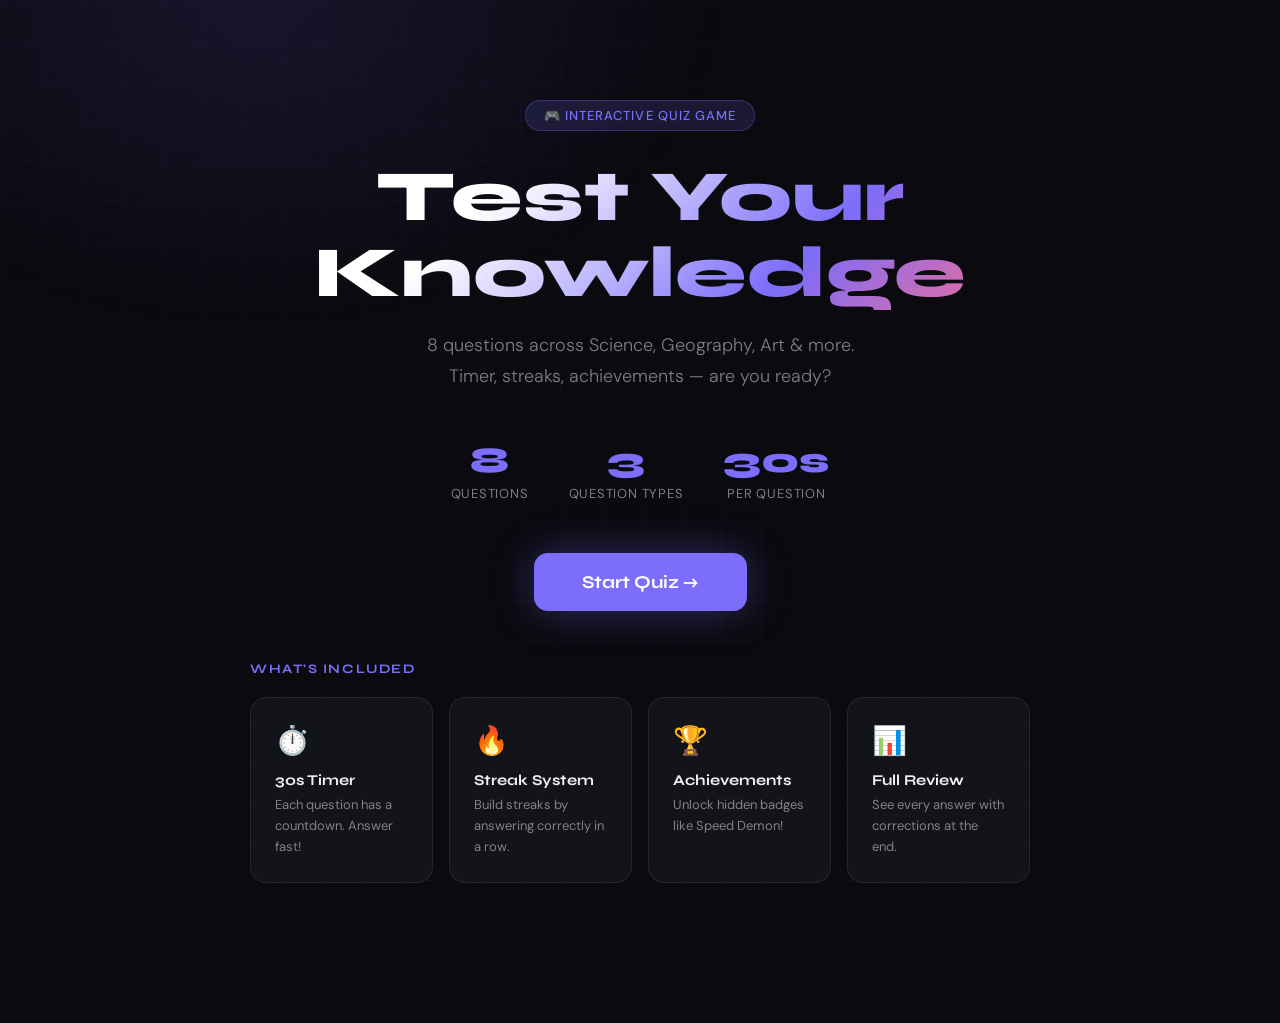
==== index.html @ d42fd715 "Add files via upload" ====
<!DOCTYPE html>
<html lang="en">
<head>
    <meta charset="UTF-8">
    <meta name="viewport" content="width=device-width, initial-scale=1.0">
    <title>🎯 Interactive Quiz Game</title>
    <link rel="stylesheet" href="style.css">
    <link href="https://fonts.googleapis.com/css2?family=Syne:wght@400;600;700;800&family=DM+Sans:ital,wght@0,300;0,400;0,500;1,300&display=swap" rel="stylesheet">
</head>
<body>

    <!-- ACHIEVEMENT TOAST NOTIFICATION -->
    <div id="achievement-toast" class="achievement-toast">
        <div class="toast-icon" id="toast-icon">🏆</div>
        <div>
            <div class="toast-title" id="toast-title">Achievement!</div>
            <div class="toast-desc"  id="toast-desc">Description</div>
        </div>
    </div>

    <!-- CORRECT / WRONG FEEDBACK OVERLAY -->
    <div id="feedback-overlay" class="feedback-overlay">
        <div id="feedback-bubble" class="feedback-bubble"></div>
    </div>

    <div class="wrapper">

        <!-- ==================== PAGE 1: LANDING ==================== -->
        <div id="page-landing" class="page active">
            <div class="landing-hero">
                <div class="hero-chip">🎮 Interactive Quiz Game</div>
                <h1 class="hero-title">Test Your<br>Knowledge</h1>
                <p class="hero-sub">8 questions across Science, Geography, Art & more. Timer, streaks, achievements — are you ready?</p>
                <div class="hero-stats">
                    <div class="hero-stat">
                        <span class="hero-stat-num">8</span>
                        <span class="hero-stat-label">Questions</span>
                    </div>
                    <div class="hero-stat">
                        <span class="hero-stat-num">3</span>
                        <span class="hero-stat-label">Question Types</span>
                    </div>
                    <div class="hero-stat">
                        <span class="hero-stat-num">30s</span>
                        <span class="hero-stat-label">Per Question</span>
                    </div>
                </div>
                <button class="btn-start" onclick="startQuiz()">Start Quiz →</button>
            </div>

            <p class="section-title">What's Included</p>
            <div class="features">
                <div class="feat"><span class="feat-icon">⏱️</span><div class="feat-title">30s Timer</div><div class="feat-desc">Each question has a countdown. Answer fast!</div></div>
                <div class="feat"><span class="feat-icon">🔥</span><div class="feat-title">Streak System</div><div class="feat-desc">Build streaks by answering correctly in a row.</div></div>
                <div class="feat"><span class="feat-icon">🏆</span><div class="feat-title">Achievements</div><div class="feat-desc">Unlock hidden badges like Speed Demon!</div></div>
                <div class="feat"><span class="feat-icon">📊</span><div class="feat-title">Full Review</div><div class="feat-desc">See every answer with corrections at the end.</div></div>
            </div>
        </div>

        <!-- ==================== PAGE 2: QUIZ ==================== -->
        <div id="page-quiz" class="page">
            <div class="quiz-topbar">
                <div class="topbar-stat">
                    <div class="topbar-label">⏱ Time Left</div>
                    <div class="topbar-value timer-ok" id="timer-display">30s</div>
                </div>
                <div class="topbar-stat">
                    <div class="topbar-label">🔥 Streak</div>
                    <div class="topbar-value streak-val" id="streak-display">0</div>
                </div>
                <div class="topbar-stat">
                    <div class="topbar-label">⚡ Combo</div>
                    <div class="topbar-value combo-val" id="combo-display">x1</div>
                </div>
            </div>

            <div class="quiz-card">
                <div class="progress-row">
                    <span class="progress-label" id="progress-label">Question 1 of 8</span>
                    <span class="progress-label" id="progress-pct">12%</span>
                </div>
                <div class="progress-track">
                    <div class="progress-fill" id="progress-fill" style="width:12.5%"></div>
                </div>

                <div class="badges" id="q-badges"></div>
                <div class="question-text" id="q-text"></div>
                <div id="q-options"></div>

                <div class="nav-row">
                    <button class="btn-prev" id="btn-prev" onclick="goPrev()">← Prev</button>
                    <button class="btn-next" id="btn-next" onclick="goNext()" disabled>Next →</button>
                </div>
                <div class="hint-text" id="hint-text"></div>
            </div>
        </div>

        <!-- ==================== PAGE 3: RESULTS ==================== -->
        <div id="page-results" class="page">
            <div class="results-hero">
                <span class="trophy">🏆</span>
                <div class="results-grade" id="results-grade">EXCELLENT!</div>
                <div class="results-msg"  id="results-msg">Outstanding!</div>
            </div>

            <div class="score-grid">
                <div class="score-box">
                    <div class="score-box-icon">🎯</div>
                    <span class="score-box-num" id="r-score" style="color:var(--accent)">0/8</span>
                    <div class="score-box-label">Final Score</div>
                    <div style="font-family:'Syne',sans-serif;font-size:18px;color:var(--warn);margin-top:6px" id="r-pct">0%</div>
                </div>
                <div class="score-box">
                    <div class="score-box-icon">🔥</div>
                    <span class="score-box-num" id="r-streak" style="color:var(--warn)">0</span>
                    <div class="score-box-label">Best Streak</div>
                </div>
                <div class="score-box">
                    <div class="score-box-icon">⭐</div>
                    <span class="score-box-num" id="r-ach" style="color:var(--accent2)">0</span>
                    <div class="score-box-label">Achievements</div>
                </div>
            </div>

            <div id="ach-section" class="achievements-box" style="display:none">
                <div class="section-title">🏅 Achievements Unlocked</div>
                <div class="ach-grid" id="ach-grid"></div>
            </div>

            <div class="review-box">
                <div class="section-title">📋 Question Review</div>
                <div id="review-list"></div>
            </div>

            <button class="btn-restart" onclick="restartQuiz()">🔄 Play Again</button>
        </div>

    </div><!-- /wrapper -->

    <script src="script.js"></script>
</body>
</html>
---- style.css ----
/* =============================================
   QUIZ GAME - style.css
   All visual styling goes here
   ============================================= */

/* CSS VARIABLES - our color palette */
:root {
    --bg:      #0a0a0f;        /* page background */
    --card:    #13131a;        /* card background */
    --card2:   #1a1a24;        /* option background */
    --border:  rgba(255,255,255,0.08);
    --accent:  #7c6dfa;        /* purple - main color */
    --accent2: #fa6d8f;        /* pink */
    --accent3: #6dfad3;        /* cyan */
    --text:    #f0f0f8;        /* white text */
    --muted:   rgba(240,240,248,0.5);
    --success: #4ade80;        /* green */
    --danger:  #f87171;        /* red */
    --warn:    #fbbf24;        /* yellow */
}

/* RESET - remove default browser styles */
* { margin: 0; padding: 0; box-sizing: border-box; }

/* BODY */
body {
    font-family: 'DM Sans', sans-serif;
    background: var(--bg);
    color: var(--text);
    min-height: 100vh;
    overflow-x: hidden;
}

/* GRID BACKGROUND PATTERN */
body::before {
    content: '';
    position: fixed;
    inset: 0;
    background-image:
        linear-gradient(rgba(124,109,250,0.04) 1px, transparent 1px),
        linear-gradient(90deg, rgba(124,109,250,0.04) 1px, transparent 1px);
    background-size: 40px 40px;
    pointer-events: none;
    z-index: 0;
}

/* GLOW EFFECT top-left */
body::after {
    content: '';
    position: fixed;
    top: -40%; left: -20%;
    width: 80%; height: 80%;
    background: radial-gradient(ellipse, rgba(124,109,250,0.12) 0%, transparent 65%);
    pointer-events: none;
    z-index: 0;
}

/* WRAPPER - centers content */
.wrapper {
    max-width: 820px;
    margin: 0 auto;
    padding: 40px 20px 80px;
    position: relative;
    z-index: 1;
}

/* PAGE SYSTEM - show/hide pages */
.page         { display: none; }
.page.active  { display: block; }

/* =============================================
   LANDING PAGE
   ============================================= */
.landing-hero { text-align: center; padding: 60px 0 50px; }

.hero-chip {
    display: inline-block;
    background: rgba(124,109,250,0.15);
    border: 1px solid rgba(124,109,250,0.3);
    color: var(--accent);
    padding: 6px 18px;
    border-radius: 100px;
    font-size: 13px;
    font-weight: 500;
    letter-spacing: 0.08em;
    text-transform: uppercase;
    margin-bottom: 28px;
}

.hero-title {
    font-family: 'Syne', sans-serif;
    font-size: clamp(42px, 8vw, 72px);
    font-weight: 800;
    line-height: 1.05;
    margin-bottom: 20px;
    background: linear-gradient(135deg, #fff 30%, var(--accent) 70%, var(--accent2) 100%);
    -webkit-background-clip: text;
    -webkit-text-fill-color: transparent;
    background-clip: text;
}

.hero-sub {
    font-size: 18px; color: var(--muted);
    font-weight: 300; max-width: 460px;
    margin: 0 auto 48px; line-height: 1.7;
}

.hero-stats { display: flex; justify-content: center; gap: 40px; margin-bottom: 50px; flex-wrap: wrap; }
.hero-stat-num   { font-family: 'Syne', sans-serif; font-size: 36px; font-weight: 800; color: var(--accent); display: block; }
.hero-stat-label { font-size: 13px; color: var(--muted); text-transform: uppercase; letter-spacing: 0.06em; }

/* START BUTTON */
.btn-start {
    display: inline-flex; align-items: center; gap: 12px;
    background: var(--accent); color: white;
    padding: 18px 48px; border-radius: 14px;
    font-family: 'Syne', sans-serif; font-size: 18px;
    font-weight: 700; border: none; cursor: pointer;
    transition: all 0.2s;
    box-shadow: 0 0 40px rgba(124,109,250,0.35);
}
.btn-start:hover { transform: translateY(-3px); box-shadow: 0 0 60px rgba(124,109,250,0.55); }

/* FEATURE CARDS */
.section-title {
    font-family: 'Syne', sans-serif; font-size: 13px;
    font-weight: 700; text-transform: uppercase;
    letter-spacing: 0.12em; color: var(--accent); margin-bottom: 20px;
}
.features { display: grid; grid-template-columns: repeat(auto-fit, minmax(180px, 1fr)); gap: 16px; margin-bottom: 60px; }
.feat { background: var(--card); border: 1px solid var(--border); border-radius: 16px; padding: 24px; transition: border-color 0.2s; }
.feat:hover { border-color: rgba(124,109,250,0.3); }
.feat-icon  { font-size: 28px; margin-bottom: 12px; display: block; }
.feat-title { font-family: 'Syne', sans-serif; font-weight: 700; font-size: 15px; margin-bottom: 6px; }
.feat-desc  { font-size: 13px; color: var(--muted); line-height: 1.6; }

/* =============================================
   QUIZ PAGE - TOP STATS BAR
   ============================================= */
.quiz-topbar { display: grid; grid-template-columns: repeat(3, 1fr); gap: 12px; margin-bottom: 24px; }
.topbar-stat { background: var(--card); border: 1px solid var(--border); border-radius: 14px; padding: 16px; text-align: center; }
.topbar-label { font-size: 11px; text-transform: uppercase; letter-spacing: 0.1em; color: var(--muted); margin-bottom: 6px; }
.topbar-value { font-family: 'Syne', sans-serif; font-size: 26px; font-weight: 800; }
.timer-warn { color: var(--danger); animation: pulse 0.8s infinite; }
.timer-ok   { color: var(--accent3); }
.streak-val { color: var(--warn); }
.combo-val  { color: var(--accent2); }

@keyframes pulse { 0%,100% { opacity: 1; } 50% { opacity: 0.5; } }

/* =============================================
   QUIZ CARD
   ============================================= */
.quiz-card {
    background: var(--card);
    border: 1px solid var(--border);
    border-radius: 24px;
    padding: 40px;
    position: relative;
    overflow: hidden;
}
/* Top color line on card */
.quiz-card::before {
    content: ''; position: absolute; top: 0; left: 0; right: 0; height: 2px;
    background: linear-gradient(90deg, var(--accent), var(--accent2));
}

/* PROGRESS BAR */
.progress-row { display: flex; justify-content: space-between; align-items: center; margin-bottom: 10px; }
.progress-label { font-size: 13px; color: var(--muted); }
.progress-track { height: 6px; background: rgba(255,255,255,0.06); border-radius: 99px; overflow: hidden; margin-bottom: 28px; }
.progress-fill  { height: 100%; background: linear-gradient(90deg, var(--accent), var(--accent2)); border-radius: 99px; transition: width 0.6s cubic-bezier(.4,0,.2,1); }

/* QUESTION BADGES */
.badges { display: flex; gap: 8px; margin-bottom: 24px; flex-wrap: wrap; }
.badge { padding: 5px 14px; border-radius: 99px; font-size: 11px; font-weight: 600; text-transform: uppercase; letter-spacing: 0.08em; }
.badge-easy   { background: rgba(74,222,128,0.15); color: var(--success); border: 1px solid rgba(74,222,128,0.2); }
.badge-medium { background: rgba(251,191,36,0.15);  color: var(--warn);    border: 1px solid rgba(251,191,36,0.2);  }
.badge-hard   { background: rgba(248,113,113,0.15); color: var(--danger);  border: 1px solid rgba(248,113,113,0.2); }
.badge-cat    { background: rgba(124,109,250,0.15); color: var(--accent);  border: 1px solid rgba(124,109,250,0.2); }
.badge-type   { background: rgba(250,109,143,0.15); color: var(--accent2); border: 1px solid rgba(250,109,143,0.2); }

/* QUESTION TEXT */
.question-text { font-family: 'Syne', sans-serif; font-size: clamp(20px, 3.5vw, 28px); font-weight: 700; line-height: 1.4; margin-bottom: 32px; }

/* ANSWER OPTIONS */
.options  { display: flex; flex-direction: column; gap: 12px; margin-bottom: 32px; }
.option {
    display: flex; align-items: center; gap: 16px;
    padding: 18px 22px;
    background: var(--card2);
    border: 1.5px solid var(--border);
    border-radius: 14px; cursor: pointer;
    transition: all 0.2s; font-size: 16px; color: var(--text);
}
.option:hover    { border-color: rgba(124,109,250,0.4); background: rgba(124,109,250,0.06); }
.option.selected { border-color: var(--accent); background: rgba(124,109,250,0.12); box-shadow: 0 0 0 1px var(--accent); }
.opt-dot { width: 22px; height: 22px; border-radius: 50%; border: 2px solid rgba(255,255,255,0.2); flex-shrink: 0; display: flex; align-items: center; justify-content: center; font-size: 13px; transition: all 0.2s; }
.option.selected .opt-dot { background: var(--accent); border-color: var(--accent); color: white; }

/* FILL IN THE BLANK INPUT */
.fill-input {
    width: 100%; padding: 18px 22px;
    background: var(--card2); border: 1.5px solid var(--border);
    border-radius: 14px; font-size: 16px; color: var(--text);
    font-family: 'DM Sans', sans-serif; margin-bottom: 32px; transition: border-color 0.2s;
}
.fill-input::placeholder { color: var(--muted); }
.fill-input:focus { outline: none; border-color: var(--accent); box-shadow: 0 0 0 1px var(--accent); }

/* NAVIGATION BUTTONS */
.nav-row { display: flex; gap: 12px; }
.btn-prev {
    padding: 16px 28px; background: transparent;
    border: 1.5px solid var(--border); border-radius: 12px;
    color: var(--muted); font-family: 'DM Sans', sans-serif;
    font-size: 15px; cursor: pointer; transition: all 0.2s;
}
.btn-prev:hover:not(:disabled) { border-color: rgba(255,255,255,0.2); color: var(--text); }
.btn-prev:disabled { opacity: 0.3; cursor: not-allowed; }

.btn-next {
    flex: 1; padding: 16px; background: var(--accent);
    border: none; border-radius: 12px; color: white;
    font-family: 'Syne', sans-serif; font-size: 16px;
    font-weight: 700; cursor: pointer; transition: all 0.2s;
}
.btn-next:hover:not(:disabled) { box-shadow: 0 0 30px rgba(124,109,250,0.4); transform: translateY(-1px); }
.btn-next:disabled { opacity: 0.4; cursor: not-allowed; }

.hint-text { text-align: center; color: var(--muted); font-size: 13px; margin-top: 14px; animation: pulse 2s infinite; }

/* =============================================
   FEEDBACK OVERLAY (correct/wrong popup)
   ============================================= */
.feedback-overlay {
    position: fixed; inset: 0;
    display: none; align-items: center; justify-content: center;
    z-index: 999; pointer-events: none; backdrop-filter: blur(4px);
}
.feedback-overlay.show { display: flex; }

.feedback-bubble {
    width: 200px; height: 200px; border-radius: 50%;
    display: flex; align-items: center; justify-content: center;
    font-size: 80px;
    animation: popIn 0.4s cubic-bezier(.34,1.56,.64,1);
}
.fb-correct { background: var(--success); box-shadow: 0 0 80px rgba(74,222,128,0.6); }
.fb-wrong   { background: var(--danger);  box-shadow: 0 0 80px rgba(248,113,113,0.6); }

@keyframes popIn {
    from { transform: scale(0) rotate(-180deg); opacity: 0; }
    to   { transform: scale(1) rotate(0deg);    opacity: 1; }
}

/* =============================================
   ACHIEVEMENT TOAST
   ============================================= */
.achievement-toast {
    position: fixed; top: 24px; right: 24px;
    background: var(--card);
    border: 1px solid rgba(251,191,36,0.3);
    border-radius: 16px; padding: 18px 24px;
    display: none; align-items: center; gap: 16px;
    z-index: 888;
    box-shadow: 0 20px 60px rgba(0,0,0,0.5), 0 0 30px rgba(251,191,36,0.15);
    animation: slideRight 0.4s cubic-bezier(.34,1.56,.64,1);
    max-width: 320px;
}
.achievement-toast.show { display: flex; }
@keyframes slideRight { from { transform: translateX(350px); opacity: 0; } to { transform: translateX(0); opacity: 1; } }
.toast-icon  { font-size: 36px; }
.toast-title { font-family: 'Syne', sans-serif; font-weight: 700; font-size: 15px; color: var(--warn); }
.toast-desc  { font-size: 12px; color: var(--muted); margin-top: 2px; }

/* =============================================
   CONFETTI PIECES
   ============================================= */
.confetti-piece {
    position: fixed; width: 10px; height: 10px; border-radius: 2px;
    animation: confettiFall 2.5s linear forwards; pointer-events: none; z-index: 900;
}
@keyframes confettiFall { to { transform: translateY(110vh) rotate(720deg); opacity: 0; } }

/* =============================================
   RESULTS PAGE
   ============================================= */
.results-hero { text-align: center; padding: 40px 0; }
.trophy { font-size: 80px; display: block; margin-bottom: 16px; animation: trophyBounce 2s infinite; }
@keyframes trophyBounce { 0%,100% { transform: translateY(0) rotate(-5deg); } 50% { transform: translateY(-15px) rotate(5deg); } }

.results-grade {
    font-family: 'Syne', sans-serif; font-size: clamp(36px, 7vw, 64px); font-weight: 800;
    background: linear-gradient(135deg, var(--warn), var(--accent2));
    -webkit-background-clip: text; -webkit-text-fill-color: transparent; background-clip: text;
    margin-bottom: 10px;
}
.results-msg { font-size: 18px; color: var(--muted); font-weight: 300; }

.score-grid { display: grid; grid-template-columns: repeat(3, 1fr); gap: 14px; margin: 36px 0; }
.score-box { background: var(--card); border: 1px solid var(--border); border-radius: 18px; padding: 24px 16px; text-align: center; transition: transform 0.2s; }
.score-box:hover { transform: translateY(-4px); }
.score-box-icon { font-size: 30px; margin-bottom: 10px; }
.score-box-num  { font-family: 'Syne', sans-serif; font-size: 36px; font-weight: 800; display: block; }
.score-box-label { font-size: 12px; color: var(--muted); text-transform: uppercase; letter-spacing: 0.06em; margin-top: 4px; }

.achievements-box { background: var(--card); border: 1px solid rgba(251,191,36,0.15); border-radius: 20px; padding: 28px; margin-bottom: 24px; }
.ach-grid { display: grid; grid-template-columns: repeat(auto-fit, minmax(180px, 1fr)); gap: 12px; margin-top: 16px; }
.ach-item { background: var(--card2); border: 1px solid var(--border); border-radius: 14px; padding: 18px; text-align: center; }
.ach-item-icon  { font-size: 30px; margin-bottom: 8px; display: block; }
.ach-item-title { font-weight: 700; font-size: 14px; }
.ach-item-desc  { font-size: 12px; color: var(--muted); margin-top: 4px; }

.review-box { background: var(--card); border: 1px solid var(--border); border-radius: 20px; padding: 28px; margin-bottom: 24px; }
.review-item { background: var(--card2); border-radius: 14px; padding: 18px 20px; margin-bottom: 12px; border-left: 3px solid; }
.review-item.correct { border-left-color: var(--success); }
.review-item.wrong   { border-left-color: var(--danger);  }
.review-q    { font-weight: 500; font-size: 14px; margin-bottom: 8px; }
.review-your { font-size: 13px; color: var(--muted); }
.review-correct-ans  { font-size: 13px; color: var(--success); font-weight: 600; margin-top: 4px; }

.btn-restart {
    width: 100%; padding: 22px; background: var(--accent);
    border: none; border-radius: 16px; color: white;
    font-family: 'Syne', sans-serif; font-size: 20px; font-weight: 700;
    cursor: pointer; transition: all 0.2s;
    box-shadow: 0 0 40px rgba(124,109,250,0.3);
    display: flex; align-items: center; justify-content: center; gap: 12px;
}
.btn-restart:hover { transform: translateY(-3px); box-shadow: 0 0 60px rgba(124,109,250,0.5); }

/* RESPONSIVE - mobile devices */
@media (max-width: 600px) {
    .quiz-card  { padding: 24px 20px; }
    .score-grid { grid-template-columns: 1fr; }
    .hero-stats { gap: 24px; }
}
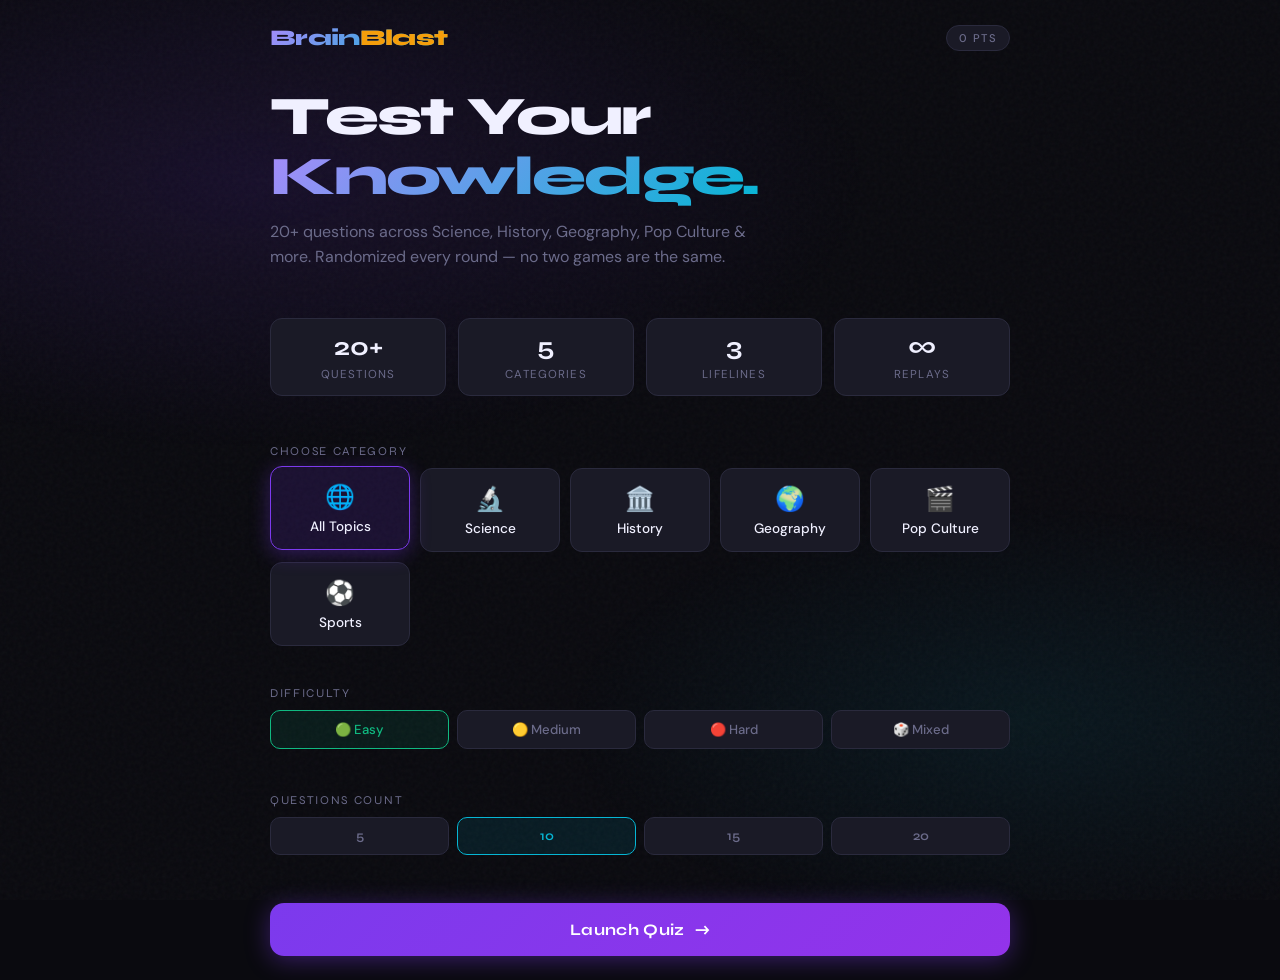
==== commit 84f41fd9: "Add files via upload" ====
--- a/index.html
+++ b/index.html
@@ -1,142 +1,1514 @@
 <!DOCTYPE html>
 <html lang="en">
 <head>
-    <meta charset="UTF-8">
-    <meta name="viewport" content="width=device-width, initial-scale=1.0">
-    <title>🎯 Interactive Quiz Game</title>
-    <link rel="stylesheet" href="style.css">
-    <link href="https://fonts.googleapis.com/css2?family=Syne:wght@400;600;700;800&family=DM+Sans:ital,wght@0,300;0,400;0,500;1,300&display=swap" rel="stylesheet">
+<meta charset="UTF-8">
+<meta name="viewport" content="width=device-width, initial-scale=1.0">
+<title>BrainBlast – Ultimate Quiz</title>
+<link href="https://fonts.googleapis.com/css2?family=Syne:wght@400;600;700;800&family=DM+Sans:ital,wght@0,300;0,400;0,500;1,300&display=swap" rel="stylesheet">
+<style>
+  :root {
+    --bg: #0a0a0f;
+    --surface: #12121a;
+    --surface2: #1a1a26;
+    --border: #2a2a3d;
+    --accent: #7c3aed;
+    --accent2: #06b6d4;
+    --accent3: #f59e0b;
+    --correct: #10b981;
+    --wrong: #ef4444;
+    --text: #f0f0ff;
+    --muted: #6b6b8a;
+    --glow: rgba(124,58,237,0.35);
+  }
+
+  * { margin: 0; padding: 0; box-sizing: border-box; }
+
+  body {
+    font-family: 'DM Sans', sans-serif;
+    background: var(--bg);
+    color: var(--text);
+    min-height: 100vh;
+    overflow-x: hidden;
+  }
+
+  /* Animated background */
+  body::before {
+    content: '';
+    position: fixed;
+    inset: 0;
+    background:
+      radial-gradient(ellipse 80% 50% at 20% 20%, rgba(124,58,237,0.12) 0%, transparent 60%),
+      radial-gradient(ellipse 60% 40% at 80% 80%, rgba(6,182,212,0.08) 0%, transparent 60%);
+    pointer-events: none;
+    z-index: 0;
+  }
+
+  .noise {
+    position: fixed;
+    inset: 0;
+    opacity: 0.035;
+    background-image: url("data:image/svg+xml,%3Csvg viewBox='0 0 256 256' xmlns='http://www.w3.org/2000/svg'%3E%3Cfilter id='n'%3E%3CfeTurbulence type='fractalNoise' baseFrequency='0.9' numOctaves='4' stitchTiles='stitch'/%3E%3C/filter%3E%3Crect width='100%25' height='100%25' filter='url(%23n)'/%3E%3C/svg%3E");
+    pointer-events: none;
+    z-index: 1;
+  }
+
+  .container {
+    position: relative;
+    z-index: 2;
+    max-width: 780px;
+    margin: 0 auto;
+    padding: 24px 20px;
+    min-height: 100vh;
+    display: flex;
+    flex-direction: column;
+  }
+
+  /* ──── HEADER ──── */
+  .header {
+    display: flex;
+    align-items: center;
+    justify-content: space-between;
+    margin-bottom: 36px;
+  }
+
+  .logo {
+    font-family: 'Syne', sans-serif;
+    font-weight: 800;
+    font-size: 1.4rem;
+    letter-spacing: -0.03em;
+    background: linear-gradient(135deg, #a78bfa, #06b6d4);
+    -webkit-background-clip: text;
+    -webkit-text-fill-color: transparent;
+    background-clip: text;
+  }
+
+  .logo span { color: var(--accent3); -webkit-text-fill-color: var(--accent3); }
+
+  .badge {
+    font-size: 0.7rem;
+    font-weight: 500;
+    letter-spacing: 0.12em;
+    text-transform: uppercase;
+    color: var(--muted);
+    background: var(--surface2);
+    border: 1px solid var(--border);
+    padding: 5px 12px;
+    border-radius: 20px;
+  }
+
+  /* ──── SCREEN BASE ──── */
+  .screen { display: none; flex-direction: column; gap: 20px; flex: 1; }
+  .screen.active { display: flex; animation: fadeUp 0.5s ease; }
+
+  @keyframes fadeUp {
+    from { opacity: 0; transform: translateY(20px); }
+    to   { opacity: 1; transform: translateY(0); }
+  }
+
+  /* ──── HOME SCREEN ──── */
+  .hero-title {
+    font-family: 'Syne', sans-serif;
+    font-size: clamp(2.2rem, 6vw, 3.4rem);
+    font-weight: 800;
+    line-height: 1.1;
+    letter-spacing: -0.04em;
+    margin-bottom: 12px;
+  }
+
+  .hero-title em {
+    font-style: normal;
+    background: linear-gradient(135deg, #a78bfa 0%, #06b6d4 100%);
+    -webkit-background-clip: text;
+    -webkit-text-fill-color: transparent;
+    background-clip: text;
+  }
+
+  .hero-sub {
+    color: var(--muted);
+    font-size: 1rem;
+    line-height: 1.6;
+    max-width: 500px;
+    margin-bottom: 28px;
+  }
+
+  .stats-row {
+    display: flex;
+    gap: 12px;
+    flex-wrap: wrap;
+    margin-bottom: 28px;
+  }
+
+  .stat-pill {
+    background: var(--surface2);
+    border: 1px solid var(--border);
+    border-radius: 12px;
+    padding: 12px 20px;
+    text-align: center;
+    min-width: 100px;
+    flex: 1;
+  }
+
+  .stat-pill .val {
+    font-family: 'Syne', sans-serif;
+    font-size: 1.6rem;
+    font-weight: 700;
+    color: var(--text);
+    display: block;
+  }
+
+  .stat-pill .lbl {
+    font-size: 0.72rem;
+    color: var(--muted);
+    text-transform: uppercase;
+    letter-spacing: 0.1em;
+  }
+
+  /* CATEGORY SELECTOR */
+  .section-label {
+    font-family: 'Syne', sans-serif;
+    font-size: 0.75rem;
+    text-transform: uppercase;
+    letter-spacing: 0.14em;
+    color: var(--muted);
+    margin-bottom: 10px;
+  }
+
+  .category-grid {
+    display: grid;
+    grid-template-columns: repeat(auto-fill, minmax(130px, 1fr));
+    gap: 10px;
+    margin-bottom: 20px;
+  }
+
+  .cat-btn {
+    background: var(--surface2);
+    border: 1px solid var(--border);
+    border-radius: 12px;
+    padding: 14px 12px;
+    cursor: pointer;
+    text-align: center;
+    transition: all 0.2s ease;
+    color: var(--text);
+    font-family: 'DM Sans', sans-serif;
+    font-size: 0.85rem;
+    font-weight: 500;
+  }
+
+  .cat-btn .cat-icon { font-size: 1.5rem; display: block; margin-bottom: 6px; }
+
+  .cat-btn:hover, .cat-btn.active {
+    border-color: var(--accent);
+    background: rgba(124,58,237,0.15);
+    transform: translateY(-2px);
+    box-shadow: 0 4px 20px var(--glow);
+  }
+
+  /* DIFFICULTY */
+  .diff-row {
+    display: flex;
+    gap: 8px;
+    margin-bottom: 24px;
+    flex-wrap: wrap;
+  }
+
+  .diff-btn {
+    flex: 1;
+    min-width: 80px;
+    padding: 10px 16px;
+    border-radius: 10px;
+    border: 1px solid var(--border);
+    background: var(--surface2);
+    color: var(--muted);
+    font-size: 0.82rem;
+    font-weight: 500;
+    cursor: pointer;
+    transition: all 0.2s;
+    font-family: 'DM Sans', sans-serif;
+  }
+
+  .diff-btn.active-easy   { border-color: var(--correct);  color: var(--correct);  background: rgba(16,185,129,0.1); }
+  .diff-btn.active-medium { border-color: var(--accent3);  color: var(--accent3);  background: rgba(245,158,11,0.1); }
+  .diff-btn.active-hard   { border-color: var(--wrong);    color: var(--wrong);    background: rgba(239,68,68,0.1); }
+
+  /* Q COUNT */
+  .qcount-row {
+    display: flex;
+    gap: 8px;
+    margin-bottom: 28px;
+  }
+
+  .qcount-btn {
+    flex: 1;
+    padding: 10px;
+    border-radius: 10px;
+    border: 1px solid var(--border);
+    background: var(--surface2);
+    color: var(--muted);
+    font-size: 0.82rem;
+    font-weight: 600;
+    cursor: pointer;
+    transition: all 0.2s;
+    font-family: 'Syne', sans-serif;
+  }
+
+  .qcount-btn.active {
+    border-color: var(--accent2);
+    color: var(--accent2);
+    background: rgba(6,182,212,0.1);
+  }
+
+  /* ──── PRIMARY BUTTON ──── */
+  .btn-primary {
+    display: inline-flex;
+    align-items: center;
+    justify-content: center;
+    gap: 10px;
+    background: linear-gradient(135deg, var(--accent), #9333ea);
+    color: #fff;
+    font-family: 'Syne', sans-serif;
+    font-size: 1rem;
+    font-weight: 700;
+    letter-spacing: 0.02em;
+    padding: 16px 32px;
+    border-radius: 14px;
+    border: none;
+    cursor: pointer;
+    transition: all 0.2s ease;
+    box-shadow: 0 4px 24px rgba(124,58,237,0.4);
+    width: 100%;
+  }
+
+  .btn-primary:hover {
+    transform: translateY(-2px);
+    box-shadow: 0 8px 32px rgba(124,58,237,0.55);
+  }
+
+  .btn-primary:active { transform: translateY(0); }
+
+  .btn-ghost {
+    background: transparent;
+    border: 1px solid var(--border);
+    color: var(--muted);
+    font-family: 'DM Sans', sans-serif;
+    font-size: 0.9rem;
+    font-weight: 500;
+    padding: 12px 24px;
+    border-radius: 12px;
+    cursor: pointer;
+    transition: all 0.2s;
+  }
+
+  .btn-ghost:hover { border-color: var(--accent); color: var(--text); }
+
+  /* ──── QUIZ SCREEN ──── */
+  .hud {
+    display: grid;
+    grid-template-columns: 1fr 1fr 1fr;
+    gap: 10px;
+    margin-bottom: 20px;
+  }
+
+  .hud-item {
+    background: var(--surface2);
+    border: 1px solid var(--border);
+    border-radius: 12px;
+    padding: 10px 14px;
+    text-align: center;
+  }
+
+  .hud-item .hud-val {
+    font-family: 'Syne', sans-serif;
+    font-size: 1.3rem;
+    font-weight: 700;
+    display: block;
+    line-height: 1;
+  }
+
+  .hud-item .hud-lbl {
+    font-size: 0.68rem;
+    color: var(--muted);
+    text-transform: uppercase;
+    letter-spacing: 0.1em;
+    margin-top: 3px;
+  }
+
+  #hud-timer.danger { color: var(--wrong); animation: pulse 0.5s infinite alternate; }
+  @keyframes pulse { from { opacity: 1; } to { opacity: 0.4; } }
+
+  /* PROGRESS */
+  .progress-wrap {
+    height: 4px;
+    background: var(--surface2);
+    border-radius: 4px;
+    overflow: hidden;
+    margin-bottom: 6px;
+  }
+
+  .progress-bar {
+    height: 100%;
+    background: linear-gradient(90deg, var(--accent), var(--accent2));
+    border-radius: 4px;
+    transition: width 0.4s ease;
+  }
+
+  .progress-info {
+    display: flex;
+    justify-content: space-between;
+    font-size: 0.75rem;
+    color: var(--muted);
+    margin-bottom: 20px;
+  }
+
+  /* CATEGORY CHIP */
+  .q-meta {
+    display: flex;
+    align-items: center;
+    gap: 8px;
+    margin-bottom: 14px;
+  }
+
+  .cat-chip {
+    font-size: 0.7rem;
+    font-weight: 600;
+    text-transform: uppercase;
+    letter-spacing: 0.1em;
+    padding: 4px 10px;
+    border-radius: 20px;
+    background: rgba(124,58,237,0.15);
+    border: 1px solid rgba(124,58,237,0.3);
+    color: #a78bfa;
+  }
+
+  .diff-chip {
+    font-size: 0.7rem;
+    font-weight: 600;
+    text-transform: uppercase;
+    letter-spacing: 0.1em;
+    padding: 4px 10px;
+    border-radius: 20px;
+  }
+  .diff-chip.easy   { background: rgba(16,185,129,0.1);  border: 1px solid rgba(16,185,129,0.3);  color: var(--correct); }
+  .diff-chip.medium { background: rgba(245,158,11,0.1);  border: 1px solid rgba(245,158,11,0.3);  color: var(--accent3); }
+  .diff-chip.hard   { background: rgba(239,68,68,0.1);   border: 1px solid rgba(239,68,68,0.3);   color: var(--wrong); }
+
+  /* QUESTION CARD */
+  .question-card {
+    background: var(--surface);
+    border: 1px solid var(--border);
+    border-radius: 20px;
+    padding: 28px;
+    margin-bottom: 16px;
+    position: relative;
+    overflow: hidden;
+  }
+
+  .question-card::before {
+    content: '';
+    position: absolute;
+    top: 0; left: 0; right: 0;
+    height: 2px;
+    background: linear-gradient(90deg, var(--accent), var(--accent2));
+  }
+
+  .question-text {
+    font-family: 'Syne', sans-serif;
+    font-size: clamp(1rem, 2.5vw, 1.2rem);
+    font-weight: 600;
+    line-height: 1.5;
+    color: var(--text);
+  }
+
+  /* ANSWERS */
+  .answers-grid {
+    display: grid;
+    grid-template-columns: 1fr 1fr;
+    gap: 10px;
+    margin-bottom: 16px;
+  }
+
+  @media (max-width: 500px) {
+    .answers-grid { grid-template-columns: 1fr; }
+  }
+
+  .answer-btn {
+    background: var(--surface2);
+    border: 1px solid var(--border);
+    border-radius: 14px;
+    padding: 16px 18px;
+    cursor: pointer;
+    text-align: left;
+    color: var(--text);
+    font-family: 'DM Sans', sans-serif;
+    font-size: 0.9rem;
+    font-weight: 400;
+    line-height: 1.4;
+    transition: all 0.2s ease;
+    display: flex;
+    align-items: flex-start;
+    gap: 12px;
+    position: relative;
+    overflow: hidden;
+  }
+
+  .answer-btn .ans-letter {
+    width: 26px;
+    height: 26px;
+    min-width: 26px;
+    border-radius: 8px;
+    background: var(--surface);
+    border: 1px solid var(--border);
+    display: flex;
+    align-items: center;
+    justify-content: center;
+    font-family: 'Syne', sans-serif;
+    font-size: 0.75rem;
+    font-weight: 700;
+    color: var(--muted);
+    transition: all 0.2s;
+  }
+
+  .answer-btn:hover:not(:disabled) {
+    border-color: var(--accent);
+    background: rgba(124,58,237,0.1);
+    transform: translateY(-1px);
+  }
+
+  .answer-btn:hover:not(:disabled) .ans-letter {
+    background: var(--accent);
+    border-color: var(--accent);
+    color: #fff;
+  }
+
+  .answer-btn.correct {
+    border-color: var(--correct);
+    background: rgba(16,185,129,0.12);
+    animation: correctPop 0.3s ease;
+  }
+
+  .answer-btn.correct .ans-letter {
+    background: var(--correct);
+    border-color: var(--correct);
+    color: #fff;
+  }
+
+  .answer-btn.wrong {
+    border-color: var(--wrong);
+    background: rgba(239,68,68,0.1);
+    animation: wrongShake 0.4s ease;
+  }
+
+  .answer-btn.wrong .ans-letter {
+    background: var(--wrong);
+    border-color: var(--wrong);
+    color: #fff;
+  }
+
+  @keyframes correctPop {
+    0%   { transform: scale(1); }
+    50%  { transform: scale(1.03); }
+    100% { transform: scale(1); }
+  }
+
+  @keyframes wrongShake {
+    0%, 100% { transform: translateX(0); }
+    25%       { transform: translateX(-6px); }
+    75%       { transform: translateX(6px); }
+  }
+
+  .answer-btn:disabled { cursor: default; }
+
+  /* FEEDBACK BAR */
+  .feedback-bar {
+    background: var(--surface2);
+    border-radius: 14px;
+    padding: 14px 18px;
+    display: none;
+    align-items: center;
+    gap: 12px;
+    margin-bottom: 14px;
+    border: 1px solid var(--border);
+  }
+
+  .feedback-bar.show { display: flex; animation: fadeUp 0.3s ease; }
+  .feedback-bar.correct { border-color: var(--correct); }
+  .feedback-bar.wrong   { border-color: var(--wrong); }
+
+  .feedback-icon { font-size: 1.3rem; }
+  .feedback-text { font-size: 0.88rem; color: var(--muted); line-height: 1.4; flex: 1; }
+  .feedback-text strong { color: var(--text); font-weight: 500; }
+
+  .points-badge {
+    font-family: 'Syne', sans-serif;
+    font-size: 0.85rem;
+    font-weight: 700;
+    padding: 4px 12px;
+    border-radius: 20px;
+    background: rgba(16,185,129,0.15);
+    color: var(--correct);
+  }
+
+  /* NEXT BUTTON */
+  .next-area {
+    display: flex;
+    justify-content: flex-end;
+    gap: 10px;
+  }
+
+  .btn-next {
+    background: linear-gradient(135deg, var(--accent), #9333ea);
+    color: #fff;
+    font-family: 'Syne', sans-serif;
+    font-weight: 700;
+    font-size: 0.9rem;
+    padding: 13px 28px;
+    border-radius: 12px;
+    border: none;
+    cursor: pointer;
+    display: none;
+    align-items: center;
+    gap: 8px;
+    transition: all 0.2s;
+    box-shadow: 0 4px 20px rgba(124,58,237,0.35);
+  }
+
+  .btn-next.show { display: flex; animation: fadeUp 0.3s ease; }
+  .btn-next:hover { transform: translateY(-1px); box-shadow: 0 6px 24px rgba(124,58,237,0.5); }
+
+  /* STREAK POPUP */
+  .streak-popup {
+    position: fixed;
+    top: 50%;
+    left: 50%;
+    transform: translate(-50%, -50%) scale(0);
+    background: linear-gradient(135deg, #1a1a26, #0f0f1a);
+    border: 1px solid var(--accent);
+    border-radius: 20px;
+    padding: 28px 40px;
+    text-align: center;
+    z-index: 100;
+    box-shadow: 0 0 60px rgba(124,58,237,0.4);
+    transition: transform 0.3s cubic-bezier(0.34, 1.56, 0.64, 1);
+    pointer-events: none;
+  }
+
+  .streak-popup.show {
+    transform: translate(-50%, -50%) scale(1);
+  }
+
+  .streak-popup .sp-emoji { font-size: 3rem; display: block; margin-bottom: 6px; }
+  .streak-popup .sp-title {
+    font-family: 'Syne', sans-serif;
+    font-size: 1.5rem;
+    font-weight: 800;
+    background: linear-gradient(135deg, #a78bfa, #06b6d4);
+    -webkit-background-clip: text;
+    -webkit-text-fill-color: transparent;
+    background-clip: text;
+  }
+  .streak-popup .sp-sub { font-size: 0.85rem; color: var(--muted); margin-top: 4px; }
+
+  /* ──── RESULTS SCREEN ──── */
+  .result-hero {
+    background: var(--surface);
+    border: 1px solid var(--border);
+    border-radius: 24px;
+    padding: 36px 28px;
+    text-align: center;
+    position: relative;
+    overflow: hidden;
+  }
+
+  .result-hero::before {
+    content: '';
+    position: absolute;
+    inset: 0;
+    background: radial-gradient(ellipse 80% 50% at 50% 0%, rgba(124,58,237,0.15) 0%, transparent 70%);
+  }
+
+  .result-grade {
+    font-size: 4rem;
+    display: block;
+    margin-bottom: 8px;
+    position: relative;
+  }
+
+  .result-title {
+    font-family: 'Syne', sans-serif;
+    font-size: 1.8rem;
+    font-weight: 800;
+    letter-spacing: -0.03em;
+    position: relative;
+  }
+
+  .result-sub { color: var(--muted); font-size: 0.9rem; margin-top: 8px; position: relative; }
+
+  .result-score-big {
+    font-family: 'Syne', sans-serif;
+    font-size: 4rem;
+    font-weight: 800;
+    background: linear-gradient(135deg, #a78bfa, #06b6d4);
+    -webkit-background-clip: text;
+    -webkit-text-fill-color: transparent;
+    background-clip: text;
+    line-height: 1;
+    display: block;
+    margin: 16px 0 4px;
+    position: relative;
+  }
+
+  .result-stats-row {
+    display: grid;
+    grid-template-columns: repeat(3, 1fr);
+    gap: 10px;
+  }
+
+  .res-stat {
+    background: var(--surface2);
+    border: 1px solid var(--border);
+    border-radius: 14px;
+    padding: 16px 10px;
+    text-align: center;
+  }
+
+  .res-stat .rv {
+    font-family: 'Syne', sans-serif;
+    font-size: 1.5rem;
+    font-weight: 700;
+    display: block;
+  }
+
+  .res-stat .rl {
+    font-size: 0.7rem;
+    color: var(--muted);
+    text-transform: uppercase;
+    letter-spacing: 0.1em;
+    margin-top: 4px;
+  }
+
+  /* ACHIEVEMENTS */
+  .achievements-section {
+    background: var(--surface);
+    border: 1px solid var(--border);
+    border-radius: 20px;
+    padding: 24px;
+  }
+
+  .ach-title {
+    font-family: 'Syne', sans-serif;
+    font-size: 0.85rem;
+    text-transform: uppercase;
+    letter-spacing: 0.12em;
+    color: var(--muted);
+    margin-bottom: 14px;
+  }
+
+  .ach-grid {
+    display: grid;
+    grid-template-columns: repeat(auto-fill, minmax(140px, 1fr));
+    gap: 10px;
+  }
+
+  .ach-badge {
+    background: var(--surface2);
+    border: 1px solid var(--border);
+    border-radius: 14px;
+    padding: 14px 12px;
+    text-align: center;
+    opacity: 0.3;
+    transition: all 0.3s;
+  }
+
+  .ach-badge.unlocked {
+    opacity: 1;
+    border-color: var(--accent3);
+    background: rgba(245,158,11,0.08);
+    animation: achieveGlow 0.5s ease;
+  }
+
+  @keyframes achieveGlow {
+    0%   { box-shadow: 0 0 0 rgba(245,158,11,0); }
+    50%  { box-shadow: 0 0 24px rgba(245,158,11,0.4); }
+    100% { box-shadow: 0 0 0 rgba(245,158,11,0); }
+  }
+
+  .ach-badge .ach-icon { font-size: 1.6rem; display: block; margin-bottom: 6px; }
+  .ach-badge .ach-name { font-size: 0.75rem; font-weight: 600; color: var(--text); }
+  .ach-badge .ach-desc { font-size: 0.65rem; color: var(--muted); margin-top: 3px; }
+
+  /* REVIEW SECTION */
+  .review-section {
+    background: var(--surface);
+    border: 1px solid var(--border);
+    border-radius: 20px;
+    padding: 24px;
+  }
+
+  .review-item {
+    padding: 16px 0;
+    border-bottom: 1px solid var(--border);
+  }
+
+  .review-item:last-child { border-bottom: none; }
+
+  .review-q {
+    font-size: 0.88rem;
+    font-weight: 500;
+    margin-bottom: 8px;
+    color: var(--text);
+  }
+
+  .review-ans {
+    display: flex;
+    gap: 8px;
+    flex-wrap: wrap;
+  }
+
+  .review-tag {
+    font-size: 0.75rem;
+    padding: 4px 10px;
+    border-radius: 8px;
+    font-weight: 500;
+  }
+
+  .review-tag.correct { background: rgba(16,185,129,0.15); color: var(--correct); }
+  .review-tag.wrong   { background: rgba(239,68,68,0.1);   color: var(--wrong); }
+  .review-tag.answer  { background: rgba(6,182,212,0.1);   color: var(--accent2); }
+
+  /* RESULT ACTIONS */
+  .result-actions {
+    display: grid;
+    grid-template-columns: 1fr 1fr;
+    gap: 10px;
+  }
+
+  /* LEADERBOARD ICON (top right) */
+  .lb-toggle {
+    background: var(--surface2);
+    border: 1px solid var(--border);
+    border-radius: 10px;
+    padding: 8px 14px;
+    cursor: pointer;
+    font-size: 0.82rem;
+    color: var(--muted);
+    display: flex;
+    align-items: center;
+    gap: 6px;
+    transition: all 0.2s;
+    font-family: 'DM Sans', sans-serif;
+  }
+
+  .lb-toggle:hover { border-color: var(--accent); color: var(--text); }
+
+  /* LIFELINE row */
+  .lifelines-row {
+    display: flex;
+    gap: 8px;
+    margin-bottom: 14px;
+    flex-wrap: wrap;
+  }
+
+  .lifeline-btn {
+    flex: 1;
+    min-width: 80px;
+    padding: 9px 12px;
+    border-radius: 10px;
+    border: 1px solid var(--border);
+    background: var(--surface2);
+    color: var(--text);
+    font-size: 0.78rem;
+    font-weight: 500;
+    cursor: pointer;
+    transition: all 0.2s;
+    display: flex;
+    align-items: center;
+    justify-content: center;
+    gap: 6px;
+    font-family: 'DM Sans', sans-serif;
+  }
+
+  .lifeline-btn:hover:not(:disabled) { border-color: var(--accent2); color: var(--accent2); }
+  .lifeline-btn:disabled { opacity: 0.35; cursor: default; }
+
+  .overlay {
+    position: fixed;
+    inset: 0;
+    background: rgba(0,0,0,0.6);
+    backdrop-filter: blur(4px);
+    z-index: 99;
+    display: none;
+  }
+
+  .overlay.show { display: block; }
+
+  /* SCROLLBAR */
+  ::-webkit-scrollbar { width: 6px; }
+  ::-webkit-scrollbar-track { background: var(--bg); }
+  ::-webkit-scrollbar-thumb { background: var(--border); border-radius: 3px; }
+
+  /* Confetti canvas */
+  #confetti-canvas {
+    position: fixed;
+    inset: 0;
+    pointer-events: none;
+    z-index: 200;
+  }
+</style>
 </head>
 <body>
-
-    <!-- ACHIEVEMENT TOAST NOTIFICATION -->
-    <div id="achievement-toast" class="achievement-toast">
-        <div class="toast-icon" id="toast-icon">🏆</div>
-        <div>
-            <div class="toast-title" id="toast-title">Achievement!</div>
-            <div class="toast-desc"  id="toast-desc">Description</div>
-        </div>
-    </div>
-
-    <!-- CORRECT / WRONG FEEDBACK OVERLAY -->
-    <div id="feedback-overlay" class="feedback-overlay">
-        <div id="feedback-bubble" class="feedback-bubble"></div>
-    </div>
-
-    <div class="wrapper">
-
-        <!-- ==================== PAGE 1: LANDING ==================== -->
-        <div id="page-landing" class="page active">
-            <div class="landing-hero">
-                <div class="hero-chip">🎮 Interactive Quiz Game</div>
-                <h1 class="hero-title">Test Your<br>Knowledge</h1>
-                <p class="hero-sub">8 questions across Science, Geography, Art & more. Timer, streaks, achievements — are you ready?</p>
-                <div class="hero-stats">
-                    <div class="hero-stat">
-                        <span class="hero-stat-num">8</span>
-                        <span class="hero-stat-label">Questions</span>
-                    </div>
-                    <div class="hero-stat">
-                        <span class="hero-stat-num">3</span>
-                        <span class="hero-stat-label">Question Types</span>
-                    </div>
-                    <div class="hero-stat">
-                        <span class="hero-stat-num">30s</span>
-                        <span class="hero-stat-label">Per Question</span>
-                    </div>
-                </div>
-                <button class="btn-start" onclick="startQuiz()">Start Quiz →</button>
-            </div>
-
-            <p class="section-title">What's Included</p>
-            <div class="features">
-                <div class="feat"><span class="feat-icon">⏱️</span><div class="feat-title">30s Timer</div><div class="feat-desc">Each question has a countdown. Answer fast!</div></div>
-                <div class="feat"><span class="feat-icon">🔥</span><div class="feat-title">Streak System</div><div class="feat-desc">Build streaks by answering correctly in a row.</div></div>
-                <div class="feat"><span class="feat-icon">🏆</span><div class="feat-title">Achievements</div><div class="feat-desc">Unlock hidden badges like Speed Demon!</div></div>
-                <div class="feat"><span class="feat-icon">📊</span><div class="feat-title">Full Review</div><div class="feat-desc">See every answer with corrections at the end.</div></div>
-            </div>
-        </div>
-
-        <!-- ==================== PAGE 2: QUIZ ==================== -->
-        <div id="page-quiz" class="page">
-            <div class="quiz-topbar">
-                <div class="topbar-stat">
-                    <div class="topbar-label">⏱ Time Left</div>
-                    <div class="topbar-value timer-ok" id="timer-display">30s</div>
-                </div>
-                <div class="topbar-stat">
-                    <div class="topbar-label">🔥 Streak</div>
-                    <div class="topbar-value streak-val" id="streak-display">0</div>
-                </div>
-                <div class="topbar-stat">
-                    <div class="topbar-label">⚡ Combo</div>
-                    <div class="topbar-value combo-val" id="combo-display">x1</div>
-                </div>
-            </div>
-
-            <div class="quiz-card">
-                <div class="progress-row">
-                    <span class="progress-label" id="progress-label">Question 1 of 8</span>
-                    <span class="progress-label" id="progress-pct">12%</span>
-                </div>
-                <div class="progress-track">
-                    <div class="progress-fill" id="progress-fill" style="width:12.5%"></div>
-                </div>
-
-                <div class="badges" id="q-badges"></div>
-                <div class="question-text" id="q-text"></div>
-                <div id="q-options"></div>
-
-                <div class="nav-row">
-                    <button class="btn-prev" id="btn-prev" onclick="goPrev()">← Prev</button>
-                    <button class="btn-next" id="btn-next" onclick="goNext()" disabled>Next →</button>
-                </div>
-                <div class="hint-text" id="hint-text"></div>
-            </div>
-        </div>
-
-        <!-- ==================== PAGE 3: RESULTS ==================== -->
-        <div id="page-results" class="page">
-            <div class="results-hero">
-                <span class="trophy">🏆</span>
-                <div class="results-grade" id="results-grade">EXCELLENT!</div>
-                <div class="results-msg"  id="results-msg">Outstanding!</div>
-            </div>
-
-            <div class="score-grid">
-                <div class="score-box">
-                    <div class="score-box-icon">🎯</div>
-                    <span class="score-box-num" id="r-score" style="color:var(--accent)">0/8</span>
-                    <div class="score-box-label">Final Score</div>
-                    <div style="font-family:'Syne',sans-serif;font-size:18px;color:var(--warn);margin-top:6px" id="r-pct">0%</div>
-                </div>
-                <div class="score-box">
-                    <div class="score-box-icon">🔥</div>
-                    <span class="score-box-num" id="r-streak" style="color:var(--warn)">0</span>
-                    <div class="score-box-label">Best Streak</div>
-                </div>
-                <div class="score-box">
-                    <div class="score-box-icon">⭐</div>
-                    <span class="score-box-num" id="r-ach" style="color:var(--accent2)">0</span>
-                    <div class="score-box-label">Achievements</div>
-                </div>
-            </div>
-
-            <div id="ach-section" class="achievements-box" style="display:none">
-                <div class="section-title">🏅 Achievements Unlocked</div>
-                <div class="ach-grid" id="ach-grid"></div>
-            </div>
-
-            <div class="review-box">
-                <div class="section-title">📋 Question Review</div>
-                <div id="review-list"></div>
-            </div>
-
-            <button class="btn-restart" onclick="restartQuiz()">🔄 Play Again</button>
-        </div>
-
-    </div><!-- /wrapper -->
-
-    <script src="script.js"></script>
+<div class="noise"></div>
+<canvas id="confetti-canvas"></canvas>
+<div class="overlay" id="overlay"></div>
+
+<div class="streak-popup" id="streak-popup">
+  <span class="sp-emoji" id="sp-emoji">🔥</span>
+  <div class="sp-title" id="sp-title">3x Streak!</div>
+  <div class="sp-sub" id="sp-sub">Keep it up!</div>
+</div>
+
+<div class="container">
+  <div class="header">
+    <div class="logo">Brain<span>Blast</span></div>
+    <div style="display:flex;gap:8px;align-items:center;">
+      <div class="badge" id="score-badge">0 pts</div>
+    </div>
+  </div>
+
+  <!-- ══════ HOME SCREEN ══════ -->
+  <div class="screen active" id="screen-home">
+    <div>
+      <h1 class="hero-title">Test Your<br><em>Knowledge.</em></h1>
+      <p class="hero-sub">20+ questions across Science, History, Geography, Pop Culture & more. Randomized every round — no two games are the same.</p>
+    </div>
+
+    <div class="stats-row">
+      <div class="stat-pill"><span class="val">20+</span><span class="lbl">Questions</span></div>
+      <div class="stat-pill"><span class="val">5</span><span class="lbl">Categories</span></div>
+      <div class="stat-pill"><span class="val">3</span><span class="lbl">Lifelines</span></div>
+      <div class="stat-pill"><span class="val">∞</span><span class="lbl">Replays</span></div>
+    </div>
+
+    <div>
+      <div class="section-label">Choose Category</div>
+      <div class="category-grid">
+        <button class="cat-btn active" data-cat="all" onclick="selectCat(this,'all')"><span class="cat-icon">🌐</span>All Topics</button>
+        <button class="cat-btn" data-cat="science" onclick="selectCat(this,'science')"><span class="cat-icon">🔬</span>Science</button>
+        <button class="cat-btn" data-cat="history" onclick="selectCat(this,'history')"><span class="cat-icon">🏛️</span>History</button>
+        <button class="cat-btn" data-cat="geography" onclick="selectCat(this,'geography')"><span class="cat-icon">🌍</span>Geography</button>
+        <button class="cat-btn" data-cat="popculture" onclick="selectCat(this,'popculture')"><span class="cat-icon">🎬</span>Pop Culture</button>
+        <button class="cat-btn" data-cat="sports" onclick="selectCat(this,'sports')"><span class="cat-icon">⚽</span>Sports</button>
+      </div>
+    </div>
+
+    <div>
+      <div class="section-label">Difficulty</div>
+      <div class="diff-row">
+        <button class="diff-btn active-easy" data-diff="easy" onclick="selectDiff(this,'easy')">🟢 Easy</button>
+        <button class="diff-btn" data-diff="medium" onclick="selectDiff(this,'medium')">🟡 Medium</button>
+        <button class="diff-btn" data-diff="hard" onclick="selectDiff(this,'hard')">🔴 Hard</button>
+        <button class="diff-btn" data-diff="mixed" onclick="selectDiff(this,'mixed')">🎲 Mixed</button>
+      </div>
+    </div>
+
+    <div>
+      <div class="section-label">Questions Count</div>
+      <div class="qcount-row">
+        <button class="qcount-btn" data-q="5" onclick="selectQCount(this,5)">5</button>
+        <button class="qcount-btn active" data-q="10" onclick="selectQCount(this,10)">10</button>
+        <button class="qcount-btn" data-q="15" onclick="selectQCount(this,15)">15</button>
+        <button class="qcount-btn" data-q="20" onclick="selectQCount(this,20)">20</button>
+      </div>
+    </div>
+
+    <button class="btn-primary" onclick="startQuiz()">
+      Launch Quiz <span style="font-size:1.1rem">→</span>
+    </button>
+  </div>
+
+  <!-- ══════ QUIZ SCREEN ══════ -->
+  <div class="screen" id="screen-quiz">
+    <div class="hud">
+      <div class="hud-item">
+        <span class="hud-val" id="hud-timer">30</span>
+        <span class="hud-lbl">⏱ Time</span>
+      </div>
+      <div class="hud-item">
+        <span class="hud-val" id="hud-streak">0🔥</span>
+        <span class="hud-lbl">Streak</span>
+      </div>
+      <div class="hud-item">
+        <span class="hud-val" id="hud-score">0</span>
+        <span class="hud-lbl">⭐ Score</span>
+      </div>
+    </div>
+
+    <div class="progress-wrap"><div class="progress-bar" id="progress-bar"></div></div>
+    <div class="progress-info">
+      <span id="q-counter">Q 1 of 10</span>
+      <span id="q-cat-info"></span>
+    </div>
+
+    <div class="q-meta">
+      <div class="cat-chip" id="q-cat-chip"></div>
+      <div class="diff-chip" id="q-diff-chip"></div>
+    </div>
+
+    <div class="question-card">
+      <div class="question-text" id="question-text"></div>
+    </div>
+
+    <div class="lifelines-row">
+      <button class="lifeline-btn" id="ll-5050" onclick="useLifeline('5050')" title="Remove 2 wrong answers">🎯 50/50</button>
+      <button class="lifeline-btn" id="ll-skip" onclick="useLifeline('skip')" title="Skip this question">⏭ Skip</button>
+      <button class="lifeline-btn" id="ll-hint" onclick="useLifeline('hint')" title="Get a hint">💡 Hint</button>
+    </div>
+
+    <div class="answers-grid" id="answers-grid"></div>
+
+    <div class="feedback-bar" id="feedback-bar">
+      <span class="feedback-icon" id="fb-icon"></span>
+      <div class="feedback-text" id="fb-text"></div>
+      <div class="points-badge" id="fb-points" style="display:none;"></div>
+    </div>
+
+    <div class="next-area">
+      <button class="btn-next" id="btn-next" onclick="nextQuestion()">
+        Next <span>→</span>
+      </button>
+    </div>
+  </div>
+
+  <!-- ══════ RESULTS SCREEN ══════ -->
+  <div class="screen" id="screen-results">
+    <div class="result-hero">
+      <span class="result-grade" id="result-grade">🏆</span>
+      <div class="result-title" id="result-title">Excellent!</div>
+      <div class="result-sub" id="result-sub"></div>
+      <span class="result-score-big" id="result-score-big">0</span>
+      <div style="color:var(--muted);font-size:0.8rem;position:relative;">total points</div>
+    </div>
+
+    <div class="result-stats-row">
+      <div class="res-stat"><span class="rv" id="rs-correct" style="color:var(--correct)">0</span><span class="rl">Correct</span></div>
+      <div class="res-stat"><span class="rv" id="rs-streak" style="color:var(--accent3)">0</span><span class="rl">Best Streak</span></div>
+      <div class="res-stat"><span class="rv" id="rs-time" style="color:var(--accent2)">0s</span><span class="rl">Avg Time</span></div>
+    </div>
+
+    <div class="achievements-section">
+      <div class="ach-title">🏅 Achievements</div>
+      <div class="ach-grid" id="ach-grid"></div>
+    </div>
+
+    <div class="review-section">
+      <div class="ach-title" style="margin-bottom:10px;">📋 Question Review</div>
+      <div id="review-list"></div>
+    </div>
+
+    <div class="result-actions">
+      <button class="btn-ghost" onclick="goHome()">🏠 Home</button>
+      <button class="btn-primary" onclick="restartQuiz()" style="flex:1;">🔄 Play Again</button>
+    </div>
+  </div>
+</div>
+
+<script>
+// ══════════════════════════════════════════════════════
+// QUESTION BANK — 25+ questions
+// ══════════════════════════════════════════════════════
+const QUESTION_BANK = [
+  // ── SCIENCE ──
+  { id:1, cat:'science', diff:'easy', time:30, q:"What planet is known as the Red Planet?", opts:["Mars","Venus","Jupiter","Saturn"], ans:0, hint:"It's our fourth neighbour from the Sun.", exp:"Mars appears red due to iron oxide (rust) on its surface." },
+  { id:2, cat:'science', diff:'easy', time:30, q:"What gas do plants absorb from the atmosphere?", opts:["Oxygen","Carbon Dioxide","Nitrogen","Hydrogen"], ans:1, hint:"We exhale this gas.", exp:"Plants absorb CO₂ and release oxygen during photosynthesis." },
+  { id:3, cat:'science', diff:'medium', time:25, q:"What is the speed of light approximately?", opts:["300,000 km/s","150,000 km/s","450,000 km/s","3,000 km/s"], ans:0, hint:"It's about 3 × 10⁸ m/s.", exp:"The speed of light in a vacuum is ~299,792,458 m/s." },
+  { id:4, cat:'science', diff:'medium', time:25, q:"What is the chemical symbol for Gold?", opts:["Gd","Gl","Au","Ag"], ans:2, hint:"It comes from the Latin word 'Aurum'.", exp:"Gold's symbol Au comes from the Latin 'Aurum'." },
+  { id:5, cat:'science', diff:'hard', time:20, q:"Which particle has no electric charge?", opts:["Proton","Electron","Neutron","Positron"], ans:2, hint:"Its name hints at neutrality.", exp:"Neutrons are neutral sub-atomic particles found in the nucleus." },
+  { id:6, cat:'science', diff:'hard', time:20, q:"What is the powerhouse of the cell?", opts:["Nucleus","Ribosome","Mitochondria","Golgi body"], ans:2, hint:"It produces ATP for energy.", exp:"Mitochondria generate most of the cell's ATP through cellular respiration." },
+
+  // ── HISTORY ──
+  { id:7, cat:'history', diff:'easy', time:30, q:"Who was the first President of the United States?", opts:["Abraham Lincoln","George Washington","Thomas Jefferson","Benjamin Franklin"], ans:1, hint:"His portrait is on the US dollar bill.", exp:"George Washington served as the 1st US President from 1789–1797." },
+  { id:8, cat:'history', diff:'easy', time:30, q:"In which year did World War II end?", opts:["1943","1944","1945","1946"], ans:2, hint:"The year after D-Day.", exp:"World War II ended in 1945 with V-E Day (May) and V-J Day (August)." },
+  { id:9, cat:'history', diff:'medium', time:25, q:"Which ancient wonder was located in Alexandria, Egypt?", opts:["Colossus of Rhodes","Lighthouse of Alexandria","Temple of Artemis","Hanging Gardens"], ans:1, hint:"It guided sailors home for centuries.", exp:"The Lighthouse of Alexandria (Pharos) was one of the Seven Wonders of the Ancient World." },
+  { id:10, cat:'history', diff:'medium', time:25, q:"The French Revolution began in which year?", opts:["1776","1789","1799","1804"], ans:1, hint:"Same year Washington became president.", exp:"The French Revolution began in 1789 with the storming of the Bastille." },
+  { id:11, cat:'history', diff:'hard', time:20, q:"Which empire was known as the 'Empire on which the sun never sets'?", opts:["Roman Empire","Ottoman Empire","British Empire","Mongol Empire"], ans:2, hint:"Queen Victoria was its most iconic ruler.", exp:"The British Empire at its peak covered 24% of Earth's land area." },
+
+  // ── GEOGRAPHY ──
+  { id:12, cat:'geography', diff:'easy', time:30, q:"What is the capital of Australia?", opts:["Sydney","Melbourne","Canberra","Brisbane"], ans:2, hint:"It's not the largest city!", exp:"Canberra became Australia's capital as a compromise between Sydney and Melbourne." },
+  { id:13, cat:'geography', diff:'easy', time:30, q:"Which is the longest river in the world?", opts:["Amazon","Nile","Yangtze","Mississippi"], ans:1, hint:"It flows through Egypt.", exp:"The Nile River stretches approximately 6,650 km through northeastern Africa." },
+  { id:14, cat:'geography', diff:'medium', time:25, q:"How many countries are in Africa?", opts:["48","54","62","50"], ans:1, hint:"It's over 50.", exp:"Africa has 54 recognized sovereign countries — the most of any continent." },
+  { id:15, cat:'geography', diff:'medium', time:25, q:"Which country has the most natural lakes?", opts:["USA","Russia","Brazil","Canada"], ans:3, hint:"It also has the most fresh water.", exp:"Canada has over 879,000 lakes — more than any other country." },
+  { id:16, cat:'geography', diff:'hard', time:20, q:"The Strait of Malacca separates which two landmasses?", opts:["Java & Bali","Malay Peninsula & Sumatra","India & Sri Lanka","Borneo & Philippines"], ans:1, hint:"One of the busiest shipping lanes.", exp:"The Strait of Malacca lies between the Malay Peninsula and Sumatra." },
+
+  // ── POP CULTURE ──
+  { id:17, cat:'popculture', diff:'easy', time:30, q:"Which band performed 'Bohemian Rhapsody'?", opts:["The Beatles","Led Zeppelin","Queen","Pink Floyd"], ans:2, hint:"Their lead singer was Freddie Mercury.", exp:"Queen released Bohemian Rhapsody in 1975 from the album A Night at the Opera." },
+  { id:18, cat:'popculture', diff:'easy', time:30, q:"What is the highest-grossing film franchise of all time?", opts:["Star Wars","Marvel Cinematic Universe","Harry Potter","James Bond"], ans:1, hint:"It started with Iron Man in 2008.", exp:"The MCU has grossed over $29 billion worldwide as of 2024." },
+  { id:19, cat:'popculture', diff:'medium', time:25, q:"In which year was the first iPhone released?", opts:["2005","2006","2007","2008"], ans:2, hint:"Steve Jobs unveiled it at Macworld.", exp:"Apple's first iPhone was announced by Steve Jobs on January 9, 2007." },
+  { id:20, cat:'popculture', diff:'medium', time:25, q:"Which TV series is set in the fictional Westeros?", opts:["The Witcher","Lord of the Rings","Game of Thrones","House of the Dragon"], ans:2, hint:"'Winter is coming.'", exp:"Game of Thrones (HBO) aired 2011–2019 and is set in the fictional continent of Westeros." },
+  { id:21, cat:'popculture', diff:'hard', time:20, q:"What year did the first Harry Potter book publish?", opts:["1995","1996","1997","1998"], ans:2, hint:"JK Rowling's debut year.", exp:"Harry Potter and the Philosopher's Stone was published in June 1997." },
+
+  // ── SPORTS ──
+  { id:22, cat:'sports', diff:'easy', time:30, q:"How many players are on a standard football (soccer) team?", opts:["9","10","11","12"], ans:2, hint:"Including the goalkeeper.", exp:"Each football team fields 11 players, including the goalkeeper." },
+  { id:23, cat:'sports', diff:'easy', time:30, q:"Which country invented cricket?", opts:["India","Australia","South Africa","England"], ans:3, hint:"The sport was formalised in the 18th century there.", exp:"Cricket originated in south-east England and became popular in the 18th century." },
+  { id:24, cat:'sports', diff:'medium', time:25, q:"How many Grand Slam tournaments are in tennis?", opts:["2","3","4","5"], ans:2, hint:"Australian, French, Wimbledon, and one more.", exp:"The four Grand Slams are: Australian Open, French Open, Wimbledon, and US Open." },
+  { id:25, cat:'sports', diff:'medium', time:25, q:"In which city were the 2020 Summer Olympics held?", opts:["Paris","Los Angeles","Tokyo","Sydney"], ans:2, hint:"Delayed by a year due to a global event.", exp:"The 2020 Tokyo Olympics were held in 2021 due to the COVID-19 pandemic." },
+  { id:26, cat:'sports', diff:'hard', time:20, q:"Who holds the record for most Olympic gold medals?", opts:["Carl Lewis","Mark Spitz","Michael Phelps","Usain Bolt"], ans:2, hint:"An American swimmer.", exp:"Michael Phelps has won 23 Olympic gold medals — more than any other athlete." },
+];
+
+// ══════════════════════════════════════════════════════
+// STATE
+// ══════════════════════════════════════════════════════
+let state = {
+  selectedCat: 'all',
+  selectedDiff: 'easy',
+  questionCount: 10,
+  questions: [],
+  currentIdx: 0,
+  score: 0,
+  streak: 0,
+  bestStreak: 0,
+  answered: false,
+  timer: null,
+  timeLeft: 30,
+  timeTaken: [],
+  lifelinesUsed: { '5050': false, 'skip': false, 'hint': false },
+  reviewData: [],
+};
+
+const ACHIEVEMENTS = [
+  { id:'perfect',   icon:'💯', name:'Perfect!',      desc:'100% score',         check: (s,t) => s.score >= t*100 },
+  { id:'speedster', icon:'⚡', name:'Speedster',     desc:'Avg < 8 sec',         check: (s,t,avg) => avg < 8 },
+  { id:'streak5',   icon:'🔥', name:'On Fire',       desc:'5x streak',           check: (s) => s.bestStreak >= 5 },
+  { id:'nohints',   icon:'🧠', name:'No Hints',      desc:'0 lifelines used',    check: (s) => !s.lifelinesUsed['5050'] && !s.lifelinesUsed['hint'] && !s.lifelinesUsed['skip'] },
+  { id:'firsttry',  icon:'🎯', name:'Sharp Mind',    desc:'First answer correct',check: (s) => s.reviewData.length > 0 && s.reviewData[0].correct },
+  { id:'tenq',      icon:'📚', name:'Scholar',       desc:'Answered 10+ Qs',     check: (s,t) => t >= 10 },
+];
+
+// ══════════════════════════════════════════════════════
+// SELECTION HELPERS
+// ══════════════════════════════════════════════════════
+function selectCat(el, cat) {
+  document.querySelectorAll('.cat-btn').forEach(b => b.classList.remove('active'));
+  el.classList.add('active');
+  state.selectedCat = cat;
+}
+
+function selectDiff(el, diff) {
+  document.querySelectorAll('.diff-btn').forEach(b => {
+    b.classList.remove('active-easy','active-medium','active-hard');
+  });
+  el.classList.add('active-' + (diff === 'mixed' ? 'medium' : diff));
+  state.selectedDiff = diff;
+}
+
+function selectQCount(el, n) {
+  document.querySelectorAll('.qcount-btn').forEach(b => b.classList.remove('active'));
+  el.classList.add('active');
+  state.questionCount = n;
+}
+
+// ══════════════════════════════════════════════════════
+// QUIZ LOGIC
+// ══════════════════════════════════════════════════════
+function startQuiz() {
+  // Filter questions
+  let pool = [...QUESTION_BANK];
+  if (state.selectedCat !== 'all') pool = pool.filter(q => q.cat === state.selectedCat);
+  if (state.selectedDiff !== 'mixed') pool = pool.filter(q => q.diff === state.selectedDiff);
+
+  // Fallback if too few
+  if (pool.length < 3) pool = QUESTION_BANK.filter(q => state.selectedCat === 'all' ? true : q.cat === state.selectedCat);
+  if (pool.length === 0) pool = [...QUESTION_BANK];
+
+  // Shuffle & pick
+  pool = shuffle(pool);
+  state.questions = pool.slice(0, Math.min(state.questionCount, pool.length));
+
+  // Reset state
+  state.currentIdx = 0;
+  state.score = 0;
+  state.streak = 0;
+  state.bestStreak = 0;
+  state.answered = false;
+  state.timeTaken = [];
+  state.reviewData = [];
+  state.lifelinesUsed = { '5050': false, 'skip': false, 'hint': false };
+
+  // Reset lifeline buttons
+  ['ll-5050','ll-skip','ll-hint'].forEach(id => {
+    const btn = document.getElementById(id);
+    btn.disabled = false;
+    btn.style.opacity = '';
+  });
+
+  document.getElementById('score-badge').textContent = '0 pts';
+
+  showScreen('screen-quiz');
+  renderQuestion();
+}
+
+function shuffle(arr) {
+  const a = [...arr];
+  for (let i = a.length - 1; i > 0; i--) {
+    const j = Math.floor(Math.random() * (i + 1));
+    [a[i], a[j]] = [a[j], a[i]];
+  }
+  return a;
+}
+
+function renderQuestion() {
+  const q = state.questions[state.currentIdx];
+  const total = state.questions.length;
+  const idx = state.currentIdx;
+
+  // HUD
+  document.getElementById('hud-streak').textContent = state.streak + '🔥';
+  document.getElementById('hud-score').textContent = state.score;
+  document.getElementById('score-badge').textContent = state.score + ' pts';
+
+  // Progress
+  document.getElementById('progress-bar').style.width = ((idx / total) * 100) + '%';
+  document.getElementById('q-counter').textContent = 'Q ' + (idx+1) + ' of ' + total;
+  document.getElementById('q-cat-info').textContent = '';
+
+  // Meta chips
+  const catNames = {science:'Science',history:'History',geography:'Geography',popculture:'Pop Culture',sports:'Sports'};
+  document.getElementById('q-cat-chip').textContent = catNames[q.cat] || q.cat;
+  const diffChip = document.getElementById('q-diff-chip');
+  diffChip.textContent = q.diff.charAt(0).toUpperCase() + q.diff.slice(1);
+  diffChip.className = 'diff-chip ' + q.diff;
+
+  // Question
+  document.getElementById('question-text').textContent = q.q;
+
+  // Reset feedback & next btn
+  const fb = document.getElementById('feedback-bar');
+  fb.className = 'feedback-bar';
+  document.getElementById('btn-next').className = 'btn-next';
+  state.answered = false;
+
+  // Shuffle options for display
+  const letters = ['A','B','C','D'];
+  const indices = shuffle([0,1,2,3].slice(0, q.opts.length));
+  const grid = document.getElementById('answers-grid');
+  grid.innerHTML = '';
+  indices.forEach((origIdx, displayPos) => {
+    const btn = document.createElement('button');
+    btn.className = 'answer-btn';
+    btn.dataset.orig = origIdx;
+    btn.innerHTML = `<span class="ans-letter">${letters[displayPos]}</span><span>${q.opts[origIdx]}</span>`;
+    btn.onclick = () => selectAnswer(btn, origIdx);
+    grid.appendChild(btn);
+  });
+
+  // Timer
+  startTimer(q.time || 30);
+
+  // Reset lifelines (don't re-enable already used)
+  if (!state.lifelinesUsed['5050']) document.getElementById('ll-5050').disabled = false;
+  if (!state.lifelinesUsed['skip'])  document.getElementById('ll-skip').disabled  = false;
+  if (!state.lifelinesUsed['hint'])  document.getElementById('ll-hint').disabled  = false;
+}
+
+function startTimer(seconds) {
+  clearInterval(state.timer);
+  state.timeLeft = seconds;
+  const timerEl = document.getElementById('hud-timer');
+  timerEl.textContent = seconds;
+  timerEl.classList.remove('danger');
+  const startTime = Date.now();
+
+  state.timer = setInterval(() => {
+    state.timeLeft--;
+    timerEl.textContent = state.timeLeft;
+    if (state.timeLeft <= 8) timerEl.classList.add('danger');
+    if (state.timeLeft <= 0) {
+      clearInterval(state.timer);
+      timeOut();
+    }
+  }, 1000);
+
+  state._timerStart = startTime;
+}
+
+function timeOut() {
+  if (state.answered) return;
+  state.answered = true;
+  const q = state.questions[state.currentIdx];
+  state.timeTaken.push(q.time || 30);
+  state.streak = 0;
+  document.getElementById('hud-streak').textContent = '0🔥';
+
+  // Show correct
+  document.querySelectorAll('.answer-btn').forEach(btn => {
+    btn.disabled = true;
+    if (parseInt(btn.dataset.orig) === q.ans) btn.classList.add('correct');
+  });
+
+  showFeedback(false, q, 0);
+  document.getElementById('btn-next').classList.add('show');
+
+  state.reviewData.push({ q: q.q, correct: false, userAns: null, correctAns: q.opts[q.ans] });
+}
+
+function selectAnswer(btn, origIdx) {
+  if (state.answered) return;
+  state.answered = true;
+  clearInterval(state.timer);
+
+  const q = state.questions[state.currentIdx];
+  const timeTaken = Math.round((Date.now() - state._timerStart) / 1000);
+  state.timeTaken.push(timeTaken);
+
+  const isCorrect = origIdx === q.ans;
+  document.querySelectorAll('.answer-btn').forEach(b => {
+    b.disabled = true;
+    if (parseInt(b.dataset.orig) === q.ans) b.classList.add('correct');
+  });
+
+  if (!isCorrect) btn.classList.add('wrong');
+
+  let pts = 0;
+  if (isCorrect) {
+    state.streak++;
+    if (state.streak > state.bestStreak) state.bestStreak = state.streak;
+
+    // Points: base + speed bonus + streak bonus
+    const base = q.diff === 'hard' ? 150 : q.diff === 'medium' ? 100 : 75;
+    const speedBonus = Math.max(0, Math.floor((state.timeLeft / (q.time||30)) * 50));
+    const streakBonus = (state.streak >= 3) ? (state.streak - 2) * 20 : 0;
+    pts = base + speedBonus + streakBonus;
+    state.score += pts;
+    document.getElementById('hud-score').textContent = state.score;
+    document.getElementById('score-badge').textContent = state.score + ' pts';
+    document.getElementById('hud-streak').textContent = state.streak + '🔥';
+
+    // Streak popups
+    if (state.streak === 3 || state.streak === 5 || state.streak === 7 || state.streak === 10) {
+      showStreakPopup(state.streak);
+    }
+  } else {
+    state.streak = 0;
+    document.getElementById('hud-streak').textContent = '0🔥';
+  }
+
+  showFeedback(isCorrect, q, pts);
+  document.getElementById('btn-next').classList.add('show');
+
+  state.reviewData.push({
+    q: q.q,
+    correct: isCorrect,
+    userAns: q.opts[origIdx],
+    correctAns: q.opts[q.ans]
+  });
+}
+
+function showFeedback(correct, q, pts) {
+  const fb = document.getElementById('feedback-bar');
+  const fbIcon = document.getElementById('fb-icon');
+  const fbText = document.getElementById('fb-text');
+  const fbPts = document.getElementById('fb-points');
+
+  fb.className = 'feedback-bar show ' + (correct ? 'correct' : 'wrong');
+  fbIcon.textContent = correct ? '✅' : '❌';
+  fbText.innerHTML = correct
+    ? `<strong>Correct!</strong> ${q.exp}`
+    : `<strong>Incorrect.</strong> ${q.exp}`;
+
+  if (correct && pts > 0) {
+    fbPts.style.display = 'block';
+    fbPts.textContent = '+' + pts + ' pts';
+  } else {
+    fbPts.style.display = 'none';
+  }
+}
+
+function nextQuestion() {
+  state.currentIdx++;
+  if (state.currentIdx >= state.questions.length) {
+    showResults();
+  } else {
+    renderQuestion();
+  }
+}
+
+// ══════════════════════════════════════════════════════
+// LIFELINES
+// ══════════════════════════════════════════════════════
+function useLifeline(type) {
+  if (state.answered) return;
+  const q = state.questions[state.currentIdx];
+
+  if (type === '5050') {
+    state.lifelinesUsed['5050'] = true;
+    document.getElementById('ll-5050').disabled = true;
+    // Remove 2 wrong answers
+    const btns = document.querySelectorAll('.answer-btn');
+    let removed = 0;
+    btns.forEach(btn => {
+      if (removed < 2 && parseInt(btn.dataset.orig) !== q.ans) {
+        btn.style.opacity = '0.2';
+        btn.disabled = true;
+        removed++;
+      }
+    });
+  }
+
+  if (type === 'skip') {
+    state.lifelinesUsed['skip'] = true;
+    document.getElementById('ll-skip').disabled = true;
+    clearInterval(state.timer);
+    state.answered = true;
+    state.streak = 0;
+    state.timeTaken.push(0);
+    document.getElementById('hud-streak').textContent = '0🔥';
+    state.reviewData.push({ q: q.q, correct: false, userAns: 'Skipped', correctAns: q.opts[q.ans] });
+    document.getElementById('btn-next').classList.add('show');
+    const fb = document.getElementById('feedback-bar');
+    fb.className = 'feedback-bar show';
+    document.getElementById('fb-icon').textContent = '⏭';
+    document.getElementById('fb-text').innerHTML = `<strong>Skipped!</strong> The correct answer was: <strong>${q.opts[q.ans]}</strong>`;
+    document.getElementById('fb-points').style.display = 'none';
+  }
+
+  if (type === 'hint') {
+    state.lifelinesUsed['hint'] = true;
+    document.getElementById('ll-hint').disabled = true;
+    const fb = document.getElementById('feedback-bar');
+    fb.className = 'feedback-bar show';
+    document.getElementById('fb-icon').textContent = '💡';
+    document.getElementById('fb-text').innerHTML = `<strong>Hint:</strong> ${q.hint}`;
+    document.getElementById('fb-points').style.display = 'none';
+  }
+}
+
+// ══════════════════════════════════════════════════════
+// STREAK POPUP
+// ══════════════════════════════════════════════════════
+function showStreakPopup(n) {
+  const popup = document.getElementById('streak-popup');
+  const overlay = document.getElementById('overlay');
+  const msgs = { 3:['🔥','3x Streak!','You\'re warming up!'], 5:['🌋','5x Streak!','Absolutely on fire!'], 7:['⚡','7x Streak!','Unstoppable!'], 10:['🏆','10x Streak!','Legendary!'] };
+  const [emoji, title, sub] = msgs[n] || ['🔥', n+'x Streak!','Keep going!'];
+  document.getElementById('sp-emoji').textContent = emoji;
+  document.getElementById('sp-title').textContent = title;
+  document.getElementById('sp-sub').textContent = sub;
+  popup.classList.add('show');
+  overlay.classList.add('show');
+  setTimeout(() => {
+    popup.classList.remove('show');
+    overlay.classList.remove('show');
+  }, 1800);
+}
+
+// ══════════════════════════════════════════════════════
+// RESULTS
+// ══════════════════════════════════════════════════════
+function showResults() {
+  clearInterval(state.timer);
+  const total = state.questions.length;
+  const correct = state.reviewData.filter(r => r.correct).length;
+  const pct = Math.round((correct / total) * 100);
+  const avgTime = state.timeTaken.length ? Math.round(state.timeTaken.reduce((a,b)=>a+b,0)/state.timeTaken.length) : 0;
+
+  // Grade
+  let grade, title, sub;
+  if (pct === 100) { grade='🏆'; title='Perfect Score!'; sub="You got every single question right. Incredible!"; }
+  else if (pct >= 80) { grade='🥇'; title='Excellent!'; sub="Outstanding performance. You really know your stuff!"; }
+  else if (pct >= 60) { grade='🥈'; title='Great Job!'; sub="Solid score! Keep practising to reach the top."; }
+  else if (pct >= 40) { grade='🥉'; title='Not Bad!'; sub="A decent attempt. Review and try again!"; }
+  else { grade='📚'; title='Keep Studying!'; sub="Don't give up — every expert was once a beginner."; }
+
+  document.getElementById('result-grade').textContent = grade;
+  document.getElementById('result-title').textContent = title;
+  document.getElementById('result-sub').textContent = sub;
+  document.getElementById('result-score-big').textContent = state.score;
+  document.getElementById('rs-correct').textContent = correct + '/' + total;
+  document.getElementById('rs-streak').textContent = state.bestStreak;
+  document.getElementById('rs-time').textContent = avgTime + 's';
+
+  // Achievements
+  const achGrid = document.getElementById('ach-grid');
+  achGrid.innerHTML = '';
+  ACHIEVEMENTS.forEach(ach => {
+    const unlocked = ach.check(state, total, avgTime);
+    const div = document.createElement('div');
+    div.className = 'ach-badge' + (unlocked ? ' unlocked' : '');
+    div.innerHTML = `<span class="ach-icon">${ach.icon}</span><div class="ach-name">${ach.name}</div><div class="ach-desc">${ach.desc}</div>`;
+    achGrid.appendChild(div);
+  });
+
+  // Review
+  const reviewList = document.getElementById('review-list');
+  reviewList.innerHTML = '';
+  state.reviewData.forEach((r, i) => {
+    const div = document.createElement('div');
+    div.className = 'review-item';
+    div.innerHTML = `
+      <div class="review-q">Q${i+1}. ${r.q}</div>
+      <div class="review-ans">
+        ${r.userAns ? `<span class="review-tag ${r.correct ? 'correct' : 'wrong'}">Your: ${r.userAns}</span>` : ''}
+        ${!r.correct ? `<span class="review-tag answer">✓ ${r.correctAns}</span>` : ''}
+        ${r.correct ? `<span class="review-tag correct">✓ Correct</span>` : ''}
+      </div>`;
+    reviewList.appendChild(div);
+  });
+
+  showScreen('screen-results');
+
+  // Confetti for good scores
+  if (pct >= 70) launchConfetti();
+}
+
+// ══════════════════════════════════════════════════════
+// SCREEN MANAGEMENT
+// ══════════════════════════════════════════════════════
+function showScreen(id) {
+  document.querySelectorAll('.screen').forEach(s => s.classList.remove('active'));
+  document.getElementById(id).classList.add('active');
+}
+
+function goHome() { clearInterval(state.timer); showScreen('screen-home'); }
+function restartQuiz() { startQuiz(); }
+
+// ══════════════════════════════════════════════════════
+// CONFETTI
+// ══════════════════════════════════════════════════════
+function launchConfetti() {
+  const canvas = document.getElementById('confetti-canvas');
+  const ctx = canvas.getContext('2d');
+  canvas.width = window.innerWidth;
+  canvas.height = window.innerHeight;
+
+  const pieces = Array.from({length: 100}, () => ({
+    x: Math.random() * canvas.width,
+    y: Math.random() * -canvas.height,
+    w: 8 + Math.random() * 8,
+    h: 4 + Math.random() * 6,
+    color: ['#7c3aed','#06b6d4','#f59e0b','#10b981','#a78bfa','#ef4444'][Math.floor(Math.random()*6)],
+    vx: (Math.random()-0.5)*3,
+    vy: 2 + Math.random()*3,
+    rot: Math.random()*360,
+    rotV: (Math.random()-0.5)*6
+  }));
+
+  let frame = 0;
+  const MAX = 150;
+  function draw() {
+    ctx.clearRect(0,0,canvas.width,canvas.height);
+    pieces.forEach(p => {
+      ctx.save();
+      ctx.translate(p.x + p.w/2, p.y + p.h/2);
+      ctx.rotate(p.rot * Math.PI/180);
+      ctx.fillStyle = p.color;
+      ctx.globalAlpha = Math.max(0, 1 - frame/MAX);
+      ctx.fillRect(-p.w/2, -p.h/2, p.w, p.h);
+      ctx.restore();
+      p.x += p.vx; p.y += p.vy; p.rot += p.rotV;
+    });
+    frame++;
+    if (frame < MAX) requestAnimationFrame(draw);
+    else ctx.clearRect(0,0,canvas.width,canvas.height);
+  }
+  draw();
+}
+</script>
 </body>
 </html>
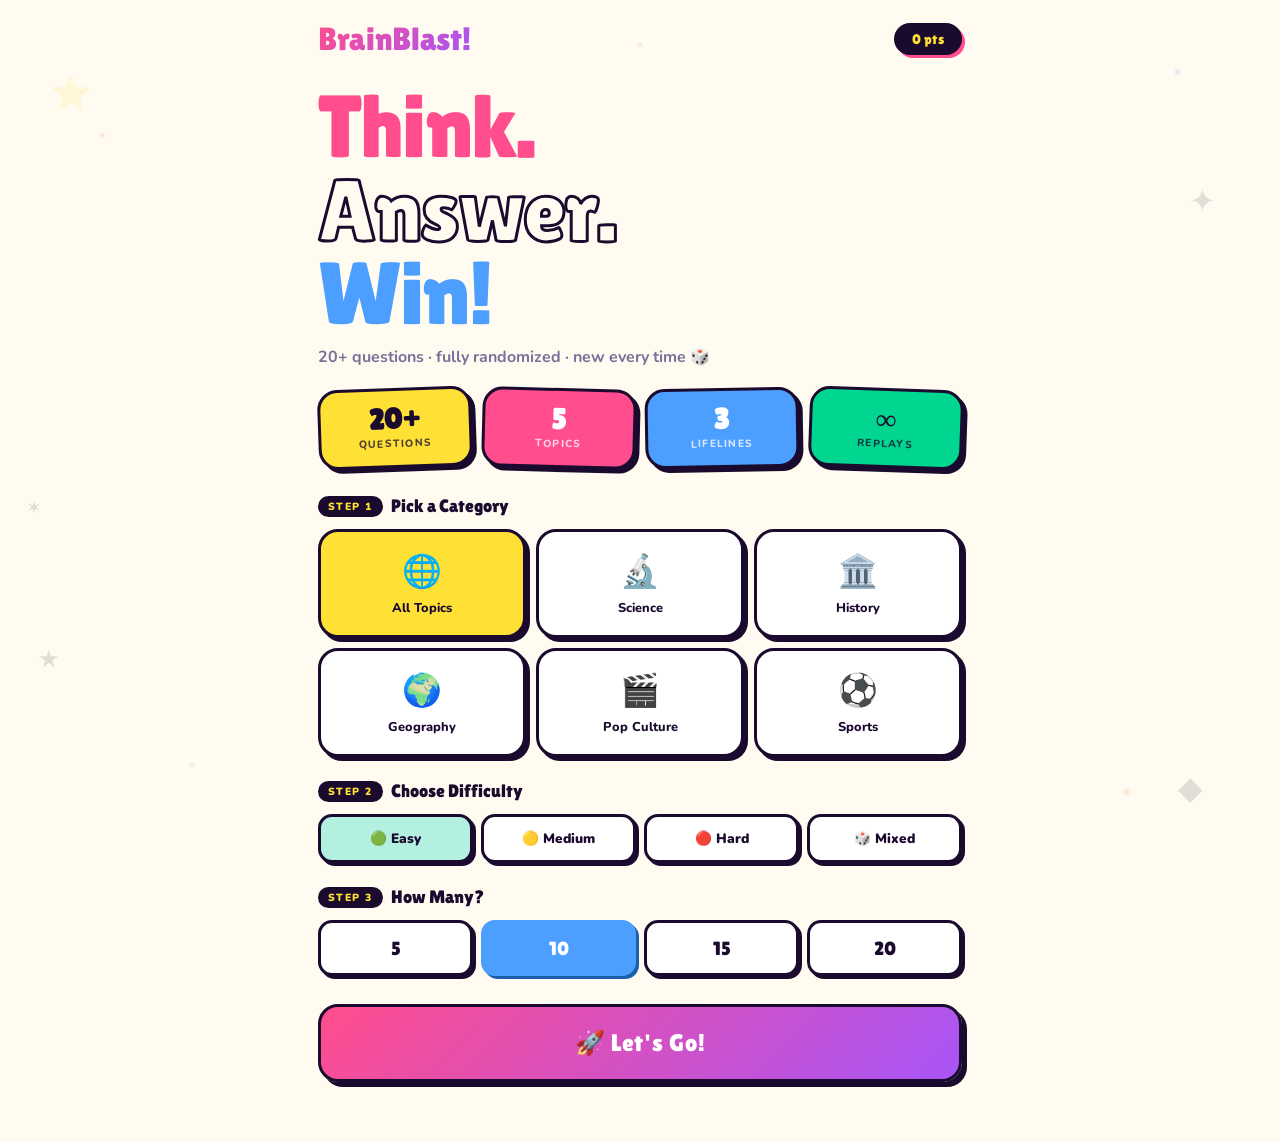
==== commit e1d73ee7: "Add files via upload" ====
--- a/index.html
+++ b/index.html
@@ -3,1511 +3,892 @@
 <head>
 <meta charset="UTF-8">
 <meta name="viewport" content="width=device-width, initial-scale=1.0">
-<title>BrainBlast – Ultimate Quiz</title>
-<link href="https://fonts.googleapis.com/css2?family=Syne:wght@400;600;700;800&family=DM+Sans:ital,wght@0,300;0,400;0,500;1,300&display=swap" rel="stylesheet">
+<title>BrainBlast!</title>
+<link href="https://fonts.googleapis.com/css2?family=Lilita+One&family=Nunito:wght@400;600;700;800;900&display=swap" rel="stylesheet">
 <style>
-  :root {
-    --bg: #0a0a0f;
-    --surface: #12121a;
-    --surface2: #1a1a26;
-    --border: #2a2a3d;
-    --accent: #7c3aed;
-    --accent2: #06b6d4;
-    --accent3: #f59e0b;
-    --correct: #10b981;
-    --wrong: #ef4444;
-    --text: #f0f0ff;
-    --muted: #6b6b8a;
-    --glow: rgba(124,58,237,0.35);
-  }
-
-  * { margin: 0; padding: 0; box-sizing: border-box; }
-
-  body {
-    font-family: 'DM Sans', sans-serif;
-    background: var(--bg);
-    color: var(--text);
-    min-height: 100vh;
-    overflow-x: hidden;
-  }
-
-  /* Animated background */
-  body::before {
-    content: '';
-    position: fixed;
-    inset: 0;
-    background:
-      radial-gradient(ellipse 80% 50% at 20% 20%, rgba(124,58,237,0.12) 0%, transparent 60%),
-      radial-gradient(ellipse 60% 40% at 80% 80%, rgba(6,182,212,0.08) 0%, transparent 60%);
-    pointer-events: none;
-    z-index: 0;
-  }
-
-  .noise {
-    position: fixed;
-    inset: 0;
-    opacity: 0.035;
-    background-image: url("data:image/svg+xml,%3Csvg viewBox='0 0 256 256' xmlns='http://www.w3.org/2000/svg'%3E%3Cfilter id='n'%3E%3CfeTurbulence type='fractalNoise' baseFrequency='0.9' numOctaves='4' stitchTiles='stitch'/%3E%3C/filter%3E%3Crect width='100%25' height='100%25' filter='url(%23n)'/%3E%3C/svg%3E");
-    pointer-events: none;
-    z-index: 1;
-  }
-
-  .container {
-    position: relative;
-    z-index: 2;
-    max-width: 780px;
-    margin: 0 auto;
-    padding: 24px 20px;
-    min-height: 100vh;
-    display: flex;
-    flex-direction: column;
-  }
-
-  /* ──── HEADER ──── */
-  .header {
-    display: flex;
-    align-items: center;
-    justify-content: space-between;
-    margin-bottom: 36px;
-  }
-
-  .logo {
-    font-family: 'Syne', sans-serif;
-    font-weight: 800;
-    font-size: 1.4rem;
-    letter-spacing: -0.03em;
-    background: linear-gradient(135deg, #a78bfa, #06b6d4);
-    -webkit-background-clip: text;
-    -webkit-text-fill-color: transparent;
-    background-clip: text;
-  }
-
-  .logo span { color: var(--accent3); -webkit-text-fill-color: var(--accent3); }
-
-  .badge {
-    font-size: 0.7rem;
-    font-weight: 500;
-    letter-spacing: 0.12em;
-    text-transform: uppercase;
-    color: var(--muted);
-    background: var(--surface2);
-    border: 1px solid var(--border);
-    padding: 5px 12px;
-    border-radius: 20px;
-  }
-
-  /* ──── SCREEN BASE ──── */
-  .screen { display: none; flex-direction: column; gap: 20px; flex: 1; }
-  .screen.active { display: flex; animation: fadeUp 0.5s ease; }
-
-  @keyframes fadeUp {
-    from { opacity: 0; transform: translateY(20px); }
-    to   { opacity: 1; transform: translateY(0); }
-  }
-
-  /* ──── HOME SCREEN ──── */
-  .hero-title {
-    font-family: 'Syne', sans-serif;
-    font-size: clamp(2.2rem, 6vw, 3.4rem);
-    font-weight: 800;
-    line-height: 1.1;
-    letter-spacing: -0.04em;
-    margin-bottom: 12px;
-  }
-
-  .hero-title em {
-    font-style: normal;
-    background: linear-gradient(135deg, #a78bfa 0%, #06b6d4 100%);
-    -webkit-background-clip: text;
-    -webkit-text-fill-color: transparent;
-    background-clip: text;
-  }
-
-  .hero-sub {
-    color: var(--muted);
-    font-size: 1rem;
-    line-height: 1.6;
-    max-width: 500px;
-    margin-bottom: 28px;
-  }
-
-  .stats-row {
-    display: flex;
-    gap: 12px;
-    flex-wrap: wrap;
-    margin-bottom: 28px;
-  }
-
-  .stat-pill {
-    background: var(--surface2);
-    border: 1px solid var(--border);
-    border-radius: 12px;
-    padding: 12px 20px;
-    text-align: center;
-    min-width: 100px;
-    flex: 1;
-  }
-
-  .stat-pill .val {
-    font-family: 'Syne', sans-serif;
-    font-size: 1.6rem;
-    font-weight: 700;
-    color: var(--text);
-    display: block;
-  }
-
-  .stat-pill .lbl {
-    font-size: 0.72rem;
-    color: var(--muted);
-    text-transform: uppercase;
-    letter-spacing: 0.1em;
-  }
-
-  /* CATEGORY SELECTOR */
-  .section-label {
-    font-family: 'Syne', sans-serif;
-    font-size: 0.75rem;
-    text-transform: uppercase;
-    letter-spacing: 0.14em;
-    color: var(--muted);
-    margin-bottom: 10px;
-  }
-
-  .category-grid {
-    display: grid;
-    grid-template-columns: repeat(auto-fill, minmax(130px, 1fr));
-    gap: 10px;
-    margin-bottom: 20px;
-  }
-
-  .cat-btn {
-    background: var(--surface2);
-    border: 1px solid var(--border);
-    border-radius: 12px;
-    padding: 14px 12px;
-    cursor: pointer;
-    text-align: center;
-    transition: all 0.2s ease;
-    color: var(--text);
-    font-family: 'DM Sans', sans-serif;
-    font-size: 0.85rem;
-    font-weight: 500;
-  }
-
-  .cat-btn .cat-icon { font-size: 1.5rem; display: block; margin-bottom: 6px; }
-
-  .cat-btn:hover, .cat-btn.active {
-    border-color: var(--accent);
-    background: rgba(124,58,237,0.15);
-    transform: translateY(-2px);
-    box-shadow: 0 4px 20px var(--glow);
-  }
-
-  /* DIFFICULTY */
-  .diff-row {
-    display: flex;
-    gap: 8px;
-    margin-bottom: 24px;
-    flex-wrap: wrap;
-  }
-
-  .diff-btn {
-    flex: 1;
-    min-width: 80px;
-    padding: 10px 16px;
-    border-radius: 10px;
-    border: 1px solid var(--border);
-    background: var(--surface2);
-    color: var(--muted);
-    font-size: 0.82rem;
-    font-weight: 500;
-    cursor: pointer;
-    transition: all 0.2s;
-    font-family: 'DM Sans', sans-serif;
-  }
-
-  .diff-btn.active-easy   { border-color: var(--correct);  color: var(--correct);  background: rgba(16,185,129,0.1); }
-  .diff-btn.active-medium { border-color: var(--accent3);  color: var(--accent3);  background: rgba(245,158,11,0.1); }
-  .diff-btn.active-hard   { border-color: var(--wrong);    color: var(--wrong);    background: rgba(239,68,68,0.1); }
-
-  /* Q COUNT */
-  .qcount-row {
-    display: flex;
-    gap: 8px;
-    margin-bottom: 28px;
-  }
-
-  .qcount-btn {
-    flex: 1;
-    padding: 10px;
-    border-radius: 10px;
-    border: 1px solid var(--border);
-    background: var(--surface2);
-    color: var(--muted);
-    font-size: 0.82rem;
-    font-weight: 600;
-    cursor: pointer;
-    transition: all 0.2s;
-    font-family: 'Syne', sans-serif;
-  }
-
-  .qcount-btn.active {
-    border-color: var(--accent2);
-    color: var(--accent2);
-    background: rgba(6,182,212,0.1);
-  }
-
-  /* ──── PRIMARY BUTTON ──── */
-  .btn-primary {
-    display: inline-flex;
-    align-items: center;
-    justify-content: center;
-    gap: 10px;
-    background: linear-gradient(135deg, var(--accent), #9333ea);
-    color: #fff;
-    font-family: 'Syne', sans-serif;
-    font-size: 1rem;
-    font-weight: 700;
-    letter-spacing: 0.02em;
-    padding: 16px 32px;
-    border-radius: 14px;
-    border: none;
-    cursor: pointer;
-    transition: all 0.2s ease;
-    box-shadow: 0 4px 24px rgba(124,58,237,0.4);
-    width: 100%;
-  }
-
-  .btn-primary:hover {
-    transform: translateY(-2px);
-    box-shadow: 0 8px 32px rgba(124,58,237,0.55);
-  }
-
-  .btn-primary:active { transform: translateY(0); }
-
-  .btn-ghost {
-    background: transparent;
-    border: 1px solid var(--border);
-    color: var(--muted);
-    font-family: 'DM Sans', sans-serif;
-    font-size: 0.9rem;
-    font-weight: 500;
-    padding: 12px 24px;
-    border-radius: 12px;
-    cursor: pointer;
-    transition: all 0.2s;
-  }
-
-  .btn-ghost:hover { border-color: var(--accent); color: var(--text); }
-
-  /* ──── QUIZ SCREEN ──── */
-  .hud {
-    display: grid;
-    grid-template-columns: 1fr 1fr 1fr;
-    gap: 10px;
-    margin-bottom: 20px;
-  }
-
-  .hud-item {
-    background: var(--surface2);
-    border: 1px solid var(--border);
-    border-radius: 12px;
-    padding: 10px 14px;
-    text-align: center;
-  }
-
-  .hud-item .hud-val {
-    font-family: 'Syne', sans-serif;
-    font-size: 1.3rem;
-    font-weight: 700;
-    display: block;
-    line-height: 1;
-  }
-
-  .hud-item .hud-lbl {
-    font-size: 0.68rem;
-    color: var(--muted);
-    text-transform: uppercase;
-    letter-spacing: 0.1em;
-    margin-top: 3px;
-  }
-
-  #hud-timer.danger { color: var(--wrong); animation: pulse 0.5s infinite alternate; }
-  @keyframes pulse { from { opacity: 1; } to { opacity: 0.4; } }
-
-  /* PROGRESS */
-  .progress-wrap {
-    height: 4px;
-    background: var(--surface2);
-    border-radius: 4px;
-    overflow: hidden;
-    margin-bottom: 6px;
-  }
-
-  .progress-bar {
-    height: 100%;
-    background: linear-gradient(90deg, var(--accent), var(--accent2));
-    border-radius: 4px;
-    transition: width 0.4s ease;
-  }
-
-  .progress-info {
-    display: flex;
-    justify-content: space-between;
-    font-size: 0.75rem;
-    color: var(--muted);
-    margin-bottom: 20px;
-  }
-
-  /* CATEGORY CHIP */
-  .q-meta {
-    display: flex;
-    align-items: center;
-    gap: 8px;
-    margin-bottom: 14px;
-  }
-
-  .cat-chip {
-    font-size: 0.7rem;
-    font-weight: 600;
-    text-transform: uppercase;
-    letter-spacing: 0.1em;
-    padding: 4px 10px;
-    border-radius: 20px;
-    background: rgba(124,58,237,0.15);
-    border: 1px solid rgba(124,58,237,0.3);
-    color: #a78bfa;
-  }
-
-  .diff-chip {
-    font-size: 0.7rem;
-    font-weight: 600;
-    text-transform: uppercase;
-    letter-spacing: 0.1em;
-    padding: 4px 10px;
-    border-radius: 20px;
-  }
-  .diff-chip.easy   { background: rgba(16,185,129,0.1);  border: 1px solid rgba(16,185,129,0.3);  color: var(--correct); }
-  .diff-chip.medium { background: rgba(245,158,11,0.1);  border: 1px solid rgba(245,158,11,0.3);  color: var(--accent3); }
-  .diff-chip.hard   { background: rgba(239,68,68,0.1);   border: 1px solid rgba(239,68,68,0.3);   color: var(--wrong); }
-
-  /* QUESTION CARD */
-  .question-card {
-    background: var(--surface);
-    border: 1px solid var(--border);
-    border-radius: 20px;
-    padding: 28px;
-    margin-bottom: 16px;
-    position: relative;
-    overflow: hidden;
-  }
-
-  .question-card::before {
-    content: '';
-    position: absolute;
-    top: 0; left: 0; right: 0;
-    height: 2px;
-    background: linear-gradient(90deg, var(--accent), var(--accent2));
-  }
-
-  .question-text {
-    font-family: 'Syne', sans-serif;
-    font-size: clamp(1rem, 2.5vw, 1.2rem);
-    font-weight: 600;
-    line-height: 1.5;
-    color: var(--text);
-  }
-
-  /* ANSWERS */
-  .answers-grid {
-    display: grid;
-    grid-template-columns: 1fr 1fr;
-    gap: 10px;
-    margin-bottom: 16px;
-  }
-
-  @media (max-width: 500px) {
-    .answers-grid { grid-template-columns: 1fr; }
-  }
-
-  .answer-btn {
-    background: var(--surface2);
-    border: 1px solid var(--border);
-    border-radius: 14px;
-    padding: 16px 18px;
-    cursor: pointer;
-    text-align: left;
-    color: var(--text);
-    font-family: 'DM Sans', sans-serif;
-    font-size: 0.9rem;
-    font-weight: 400;
-    line-height: 1.4;
-    transition: all 0.2s ease;
-    display: flex;
-    align-items: flex-start;
-    gap: 12px;
-    position: relative;
-    overflow: hidden;
-  }
-
-  .answer-btn .ans-letter {
-    width: 26px;
-    height: 26px;
-    min-width: 26px;
-    border-radius: 8px;
-    background: var(--surface);
-    border: 1px solid var(--border);
-    display: flex;
-    align-items: center;
-    justify-content: center;
-    font-family: 'Syne', sans-serif;
-    font-size: 0.75rem;
-    font-weight: 700;
-    color: var(--muted);
-    transition: all 0.2s;
-  }
-
-  .answer-btn:hover:not(:disabled) {
-    border-color: var(--accent);
-    background: rgba(124,58,237,0.1);
-    transform: translateY(-1px);
-  }
-
-  .answer-btn:hover:not(:disabled) .ans-letter {
-    background: var(--accent);
-    border-color: var(--accent);
-    color: #fff;
-  }
-
-  .answer-btn.correct {
-    border-color: var(--correct);
-    background: rgba(16,185,129,0.12);
-    animation: correctPop 0.3s ease;
-  }
-
-  .answer-btn.correct .ans-letter {
-    background: var(--correct);
-    border-color: var(--correct);
-    color: #fff;
-  }
-
-  .answer-btn.wrong {
-    border-color: var(--wrong);
-    background: rgba(239,68,68,0.1);
-    animation: wrongShake 0.4s ease;
-  }
-
-  .answer-btn.wrong .ans-letter {
-    background: var(--wrong);
-    border-color: var(--wrong);
-    color: #fff;
-  }
-
-  @keyframes correctPop {
-    0%   { transform: scale(1); }
-    50%  { transform: scale(1.03); }
-    100% { transform: scale(1); }
-  }
-
-  @keyframes wrongShake {
-    0%, 100% { transform: translateX(0); }
-    25%       { transform: translateX(-6px); }
-    75%       { transform: translateX(6px); }
-  }
-
-  .answer-btn:disabled { cursor: default; }
-
-  /* FEEDBACK BAR */
-  .feedback-bar {
-    background: var(--surface2);
-    border-radius: 14px;
-    padding: 14px 18px;
-    display: none;
-    align-items: center;
-    gap: 12px;
-    margin-bottom: 14px;
-    border: 1px solid var(--border);
-  }
-
-  .feedback-bar.show { display: flex; animation: fadeUp 0.3s ease; }
-  .feedback-bar.correct { border-color: var(--correct); }
-  .feedback-bar.wrong   { border-color: var(--wrong); }
-
-  .feedback-icon { font-size: 1.3rem; }
-  .feedback-text { font-size: 0.88rem; color: var(--muted); line-height: 1.4; flex: 1; }
-  .feedback-text strong { color: var(--text); font-weight: 500; }
-
-  .points-badge {
-    font-family: 'Syne', sans-serif;
-    font-size: 0.85rem;
-    font-weight: 700;
-    padding: 4px 12px;
-    border-radius: 20px;
-    background: rgba(16,185,129,0.15);
-    color: var(--correct);
-  }
-
-  /* NEXT BUTTON */
-  .next-area {
-    display: flex;
-    justify-content: flex-end;
-    gap: 10px;
-  }
-
-  .btn-next {
-    background: linear-gradient(135deg, var(--accent), #9333ea);
-    color: #fff;
-    font-family: 'Syne', sans-serif;
-    font-weight: 700;
-    font-size: 0.9rem;
-    padding: 13px 28px;
-    border-radius: 12px;
-    border: none;
-    cursor: pointer;
-    display: none;
-    align-items: center;
-    gap: 8px;
-    transition: all 0.2s;
-    box-shadow: 0 4px 20px rgba(124,58,237,0.35);
-  }
-
-  .btn-next.show { display: flex; animation: fadeUp 0.3s ease; }
-  .btn-next:hover { transform: translateY(-1px); box-shadow: 0 6px 24px rgba(124,58,237,0.5); }
-
-  /* STREAK POPUP */
-  .streak-popup {
-    position: fixed;
-    top: 50%;
-    left: 50%;
-    transform: translate(-50%, -50%) scale(0);
-    background: linear-gradient(135deg, #1a1a26, #0f0f1a);
-    border: 1px solid var(--accent);
-    border-radius: 20px;
-    padding: 28px 40px;
-    text-align: center;
-    z-index: 100;
-    box-shadow: 0 0 60px rgba(124,58,237,0.4);
-    transition: transform 0.3s cubic-bezier(0.34, 1.56, 0.64, 1);
-    pointer-events: none;
-  }
-
-  .streak-popup.show {
-    transform: translate(-50%, -50%) scale(1);
-  }
-
-  .streak-popup .sp-emoji { font-size: 3rem; display: block; margin-bottom: 6px; }
-  .streak-popup .sp-title {
-    font-family: 'Syne', sans-serif;
-    font-size: 1.5rem;
-    font-weight: 800;
-    background: linear-gradient(135deg, #a78bfa, #06b6d4);
-    -webkit-background-clip: text;
-    -webkit-text-fill-color: transparent;
-    background-clip: text;
-  }
-  .streak-popup .sp-sub { font-size: 0.85rem; color: var(--muted); margin-top: 4px; }
-
-  /* ──── RESULTS SCREEN ──── */
-  .result-hero {
-    background: var(--surface);
-    border: 1px solid var(--border);
-    border-radius: 24px;
-    padding: 36px 28px;
-    text-align: center;
-    position: relative;
-    overflow: hidden;
-  }
-
-  .result-hero::before {
-    content: '';
-    position: absolute;
-    inset: 0;
-    background: radial-gradient(ellipse 80% 50% at 50% 0%, rgba(124,58,237,0.15) 0%, transparent 70%);
-  }
-
-  .result-grade {
-    font-size: 4rem;
-    display: block;
-    margin-bottom: 8px;
-    position: relative;
-  }
-
-  .result-title {
-    font-family: 'Syne', sans-serif;
-    font-size: 1.8rem;
-    font-weight: 800;
-    letter-spacing: -0.03em;
-    position: relative;
-  }
-
-  .result-sub { color: var(--muted); font-size: 0.9rem; margin-top: 8px; position: relative; }
-
-  .result-score-big {
-    font-family: 'Syne', sans-serif;
-    font-size: 4rem;
-    font-weight: 800;
-    background: linear-gradient(135deg, #a78bfa, #06b6d4);
-    -webkit-background-clip: text;
-    -webkit-text-fill-color: transparent;
-    background-clip: text;
-    line-height: 1;
-    display: block;
-    margin: 16px 0 4px;
-    position: relative;
-  }
-
-  .result-stats-row {
-    display: grid;
-    grid-template-columns: repeat(3, 1fr);
-    gap: 10px;
-  }
-
-  .res-stat {
-    background: var(--surface2);
-    border: 1px solid var(--border);
-    border-radius: 14px;
-    padding: 16px 10px;
-    text-align: center;
-  }
-
-  .res-stat .rv {
-    font-family: 'Syne', sans-serif;
-    font-size: 1.5rem;
-    font-weight: 700;
-    display: block;
-  }
-
-  .res-stat .rl {
-    font-size: 0.7rem;
-    color: var(--muted);
-    text-transform: uppercase;
-    letter-spacing: 0.1em;
-    margin-top: 4px;
-  }
-
-  /* ACHIEVEMENTS */
-  .achievements-section {
-    background: var(--surface);
-    border: 1px solid var(--border);
-    border-radius: 20px;
-    padding: 24px;
-  }
-
-  .ach-title {
-    font-family: 'Syne', sans-serif;
-    font-size: 0.85rem;
-    text-transform: uppercase;
-    letter-spacing: 0.12em;
-    color: var(--muted);
-    margin-bottom: 14px;
-  }
-
-  .ach-grid {
-    display: grid;
-    grid-template-columns: repeat(auto-fill, minmax(140px, 1fr));
-    gap: 10px;
-  }
-
-  .ach-badge {
-    background: var(--surface2);
-    border: 1px solid var(--border);
-    border-radius: 14px;
-    padding: 14px 12px;
-    text-align: center;
-    opacity: 0.3;
-    transition: all 0.3s;
-  }
-
-  .ach-badge.unlocked {
-    opacity: 1;
-    border-color: var(--accent3);
-    background: rgba(245,158,11,0.08);
-    animation: achieveGlow 0.5s ease;
-  }
-
-  @keyframes achieveGlow {
-    0%   { box-shadow: 0 0 0 rgba(245,158,11,0); }
-    50%  { box-shadow: 0 0 24px rgba(245,158,11,0.4); }
-    100% { box-shadow: 0 0 0 rgba(245,158,11,0); }
-  }
-
-  .ach-badge .ach-icon { font-size: 1.6rem; display: block; margin-bottom: 6px; }
-  .ach-badge .ach-name { font-size: 0.75rem; font-weight: 600; color: var(--text); }
-  .ach-badge .ach-desc { font-size: 0.65rem; color: var(--muted); margin-top: 3px; }
-
-  /* REVIEW SECTION */
-  .review-section {
-    background: var(--surface);
-    border: 1px solid var(--border);
-    border-radius: 20px;
-    padding: 24px;
-  }
-
-  .review-item {
-    padding: 16px 0;
-    border-bottom: 1px solid var(--border);
-  }
-
-  .review-item:last-child { border-bottom: none; }
-
-  .review-q {
-    font-size: 0.88rem;
-    font-weight: 500;
-    margin-bottom: 8px;
-    color: var(--text);
-  }
-
-  .review-ans {
-    display: flex;
-    gap: 8px;
-    flex-wrap: wrap;
-  }
-
-  .review-tag {
-    font-size: 0.75rem;
-    padding: 4px 10px;
-    border-radius: 8px;
-    font-weight: 500;
-  }
-
-  .review-tag.correct { background: rgba(16,185,129,0.15); color: var(--correct); }
-  .review-tag.wrong   { background: rgba(239,68,68,0.1);   color: var(--wrong); }
-  .review-tag.answer  { background: rgba(6,182,212,0.1);   color: var(--accent2); }
-
-  /* RESULT ACTIONS */
-  .result-actions {
-    display: grid;
-    grid-template-columns: 1fr 1fr;
-    gap: 10px;
-  }
-
-  /* LEADERBOARD ICON (top right) */
-  .lb-toggle {
-    background: var(--surface2);
-    border: 1px solid var(--border);
-    border-radius: 10px;
-    padding: 8px 14px;
-    cursor: pointer;
-    font-size: 0.82rem;
-    color: var(--muted);
-    display: flex;
-    align-items: center;
-    gap: 6px;
-    transition: all 0.2s;
-    font-family: 'DM Sans', sans-serif;
-  }
-
-  .lb-toggle:hover { border-color: var(--accent); color: var(--text); }
-
-  /* LIFELINE row */
-  .lifelines-row {
-    display: flex;
-    gap: 8px;
-    margin-bottom: 14px;
-    flex-wrap: wrap;
-  }
-
-  .lifeline-btn {
-    flex: 1;
-    min-width: 80px;
-    padding: 9px 12px;
-    border-radius: 10px;
-    border: 1px solid var(--border);
-    background: var(--surface2);
-    color: var(--text);
-    font-size: 0.78rem;
-    font-weight: 500;
-    cursor: pointer;
-    transition: all 0.2s;
-    display: flex;
-    align-items: center;
-    justify-content: center;
-    gap: 6px;
-    font-family: 'DM Sans', sans-serif;
-  }
-
-  .lifeline-btn:hover:not(:disabled) { border-color: var(--accent2); color: var(--accent2); }
-  .lifeline-btn:disabled { opacity: 0.35; cursor: default; }
-
-  .overlay {
-    position: fixed;
-    inset: 0;
-    background: rgba(0,0,0,0.6);
-    backdrop-filter: blur(4px);
-    z-index: 99;
-    display: none;
-  }
-
-  .overlay.show { display: block; }
-
-  /* SCROLLBAR */
-  ::-webkit-scrollbar { width: 6px; }
-  ::-webkit-scrollbar-track { background: var(--bg); }
-  ::-webkit-scrollbar-thumb { background: var(--border); border-radius: 3px; }
-
-  /* Confetti canvas */
-  #confetti-canvas {
-    position: fixed;
-    inset: 0;
-    pointer-events: none;
-    z-index: 200;
-  }
+*{margin:0;padding:0;box-sizing:border-box;}
+
+:root{
+  --y:#FFE135;--p:#FF4D8D;--b:#4D9FFF;--g:#00D68F;--o:#FF7A2F;--v:#A855F7;
+  --ink:#1A0A2E;--paper:#FFFBF0;
+}
+
+body{
+  font-family:'Nunito',sans-serif;
+  background:var(--paper);
+  color:var(--ink);
+  min-height:100vh;
+  overflow-x:hidden;
+}
+
+/* ── DOODLE BG ── */
+body::before{
+  content:'';
+  position:fixed;inset:0;z-index:0;pointer-events:none;
+  background-image:
+    radial-gradient(circle 3px at 8% 15%, rgba(255,77,141,.25) 0%,transparent 100%),
+    radial-gradient(circle 4px at 92% 8%, rgba(77,159,255,.25) 0%,transparent 100%),
+    radial-gradient(circle 3px at 15% 85%, rgba(0,214,143,.2) 0%,transparent 100%),
+    radial-gradient(circle 5px at 88% 88%, rgba(255,122,47,.2) 0%,transparent 100%),
+    radial-gradient(circle 3px at 50% 5%, rgba(168,85,247,.2) 0%,transparent 100%);
+  background-repeat:no-repeat;
+}
+
+/* floating deco stars */
+.deco{position:fixed;pointer-events:none;z-index:0;font-size:2rem;opacity:.12;animation:spinFloat 20s linear infinite;}
+.deco:nth-child(1){top:8%;left:4%;animation-duration:18s;}
+.deco:nth-child(2){top:20%;right:5%;animation-duration:22s;animation-direction:reverse;}
+.deco:nth-child(3){bottom:25%;left:3%;animation-duration:16s;font-size:1.5rem;}
+.deco:nth-child(4){bottom:10%;right:6%;animation-duration:24s;}
+.deco:nth-child(5){top:55%;left:2%;font-size:1.2rem;animation-duration:14s;animation-direction:reverse;}
+@keyframes spinFloat{
+  0%{transform:rotate(0deg) translateY(0);}
+  50%{transform:rotate(180deg) translateY(-20px);}
+  100%{transform:rotate(360deg) translateY(0);}
+}
+
+/* ── WRAP ── */
+.wrap{
+  position:relative;z-index:2;
+  max-width:680px;margin:0 auto;
+  padding:20px 18px 60px;
+}
+
+/* ── SCREENS ── */
+.screen{display:none;flex-direction:column;}
+.screen.active{display:flex;animation:popIn .5s cubic-bezier(.34,1.56,.64,1);}
+@keyframes popIn{from{opacity:0;transform:scale(.95) translateY(16px)}to{opacity:1;transform:scale(1) translateY(0)}}
+
+/* ════════════════════════════════════
+   HOME SCREEN
+════════════════════════════════════ */
+
+/* TOP NAV */
+.topbar{
+  display:flex;align-items:center;justify-content:space-between;
+  margin-bottom:28px;
+}
+.logo-txt{
+  font-family:'Lilita One',cursive;font-size:2rem;letter-spacing:-.01em;
+  background:linear-gradient(135deg,#FF4D8D,#A855F7);
+  -webkit-background-clip:text;-webkit-text-fill-color:transparent;background-clip:text;
+}
+.pts-badge{
+  font-family:'Lilita One',cursive;font-size:.9rem;
+  background:var(--ink);color:var(--y);
+  padding:8px 18px;border-radius:999px;
+  letter-spacing:.02em;
+  box-shadow:3px 3px 0 var(--p);
+}
+
+/* TITLE BLOCK */
+.title-block{margin-bottom:20px;}
+.big-label{
+  font-family:'Lilita One',cursive;
+  font-size:clamp(3rem,10vw,5.5rem);
+  line-height:.95;letter-spacing:-.02em;
+  display:block;
+}
+.big-label .w1{color:var(--p);}
+.big-label .w2{
+  color:var(--ink);
+  -webkit-text-stroke:3px var(--ink);
+  color:transparent;
+}
+.big-label .w3{color:var(--b);}
+.tagline{
+  font-size:1rem;font-weight:700;color:var(--soft,#7c6f9a);
+  margin-top:10px;
+}
+
+/* STAT STICKERS — different colors/rotations */
+.stickers{
+  display:flex;gap:10px;flex-wrap:wrap;
+  margin-bottom:28px;
+}
+.sticker{
+  display:flex;flex-direction:column;align-items:center;
+  padding:14px 20px;border-radius:20px;
+  border:3px solid var(--ink);
+  transform-origin:center;
+  font-weight:800;
+  box-shadow:4px 4px 0 var(--ink);
+  transition:transform .2s,box-shadow .2s;
+  cursor:default;flex:1;min-width:100px;
+}
+.sticker:hover{transform:translateY(-4px) rotate(0deg)!important;box-shadow:4px 8px 0 var(--ink);}
+.sticker:nth-child(1){background:var(--y);transform:rotate(-2deg);}
+.sticker:nth-child(2){background:var(--p);color:#fff;transform:rotate(1.5deg);}
+.sticker:nth-child(3){background:var(--b);color:#fff;transform:rotate(-1deg);}
+.sticker:nth-child(4){background:var(--g);transform:rotate(2deg);}
+.sticker .sval{font-family:'Lilita One',cursive;font-size:1.8rem;line-height:1;}
+.sticker .slbl{font-size:.65rem;text-transform:uppercase;letter-spacing:.12em;opacity:.75;margin-top:2px;}
+
+/* SECTION HEADERS */
+.sec-hd{
+  font-family:'Lilita One',cursive;font-size:1.1rem;
+  color:var(--ink);margin-bottom:12px;
+  display:flex;align-items:center;gap:8px;
+}
+.sec-hd .pill-hd{
+  font-family:'Nunito',sans-serif;font-size:.65rem;font-weight:900;
+  text-transform:uppercase;letter-spacing:.14em;
+  background:var(--ink);color:var(--y);
+  padding:3px 10px;border-radius:999px;
+}
+
+/* CATEGORY GRID — alternating colors */
+.cat-grid{
+  display:grid;
+  grid-template-columns:repeat(3,1fr);
+  gap:10px;margin-bottom:24px;
+}
+@media(max-width:420px){.cat-grid{grid-template-columns:repeat(2,1fr);}}
+
+.cat-tile{
+  border:3px solid var(--ink);border-radius:20px;
+  padding:18px 8px;text-align:center;
+  cursor:pointer;transition:all .18s;
+  box-shadow:4px 4px 0 var(--ink);
+  background:#fff;
+  font-family:'Nunito',sans-serif;
+}
+.cat-tile:hover{transform:translate(-2px,-2px);box-shadow:6px 6px 0 var(--ink);}
+.cat-tile:active{transform:translate(2px,2px);box-shadow:2px 2px 0 var(--ink);}
+.cat-tile .ct-icon{font-size:2rem;display:block;margin-bottom:6px;}
+.cat-tile .ct-name{font-size:.8rem;font-weight:800;color:var(--ink);}
+
+/* active colors per cat */
+.cat-tile.active[data-cat="all"]       {background:var(--y);}
+.cat-tile.active[data-cat="science"]   {background:#b3f0e0;border-color:var(--g);}
+.cat-tile.active[data-cat="history"]   {background:#ffd6a5;}
+.cat-tile.active[data-cat="geography"] {background:#a8d8ff;border-color:var(--b);}
+.cat-tile.active[data-cat="popculture"]{background:#ffb3d1;border-color:var(--p);}
+.cat-tile.active[data-cat="sports"]    {background:#c8b3ff;border-color:var(--v);}
+
+/* DIFFICULTY ROW */
+.diff-row{display:flex;gap:8px;margin-bottom:24px;flex-wrap:wrap;}
+.diff-btn{
+  flex:1;min-width:70px;padding:12px 10px;
+  border:3px solid var(--ink);border-radius:14px;
+  font-family:'Nunito',sans-serif;font-weight:900;font-size:.85rem;
+  cursor:pointer;text-align:center;
+  box-shadow:3px 3px 0 var(--ink);
+  background:#fff;color:var(--ink);transition:all .15s;
+}
+.diff-btn:hover{transform:translate(-2px,-2px);box-shadow:5px 5px 0 var(--ink);}
+.diff-btn.ae{background:#b3f0e0;}
+.diff-btn.am{background:#FFE135;}
+.diff-btn.ah{background:#ffb3b3;}
+.diff-btn.ax{background:#d9b3ff;}
+
+/* Q COUNT */
+.qnum-row{display:flex;gap:8px;margin-bottom:28px;}
+.qnum{
+  flex:1;padding:14px 10px;
+  border:3px solid var(--ink);border-radius:14px;
+  font-family:'Lilita One',cursive;font-size:1.2rem;
+  cursor:pointer;text-align:center;
+  box-shadow:3px 3px 0 var(--ink);
+  background:#fff;color:var(--ink);transition:all .15s;
+}
+.qnum:hover{transform:translate(-2px,-2px);box-shadow:5px 5px 0 var(--ink);}
+.qnum.aq{background:var(--b);color:#fff;border-color:var(--b);box-shadow:3px 3px 0 #1a5fa8;}
+
+/* BIG LAUNCH BTN */
+.btn-launch{
+  width:100%;padding:22px;
+  background:linear-gradient(135deg,#FF4D8D,#A855F7);
+  color:#fff;border:3px solid var(--ink);border-radius:20px;
+  font-family:'Lilita One',cursive;font-size:1.5rem;letter-spacing:.03em;
+  cursor:pointer;transition:all .2s;
+  box-shadow:5px 5px 0 var(--ink);
+  display:flex;align-items:center;justify-content:center;gap:12px;
+}
+.btn-launch:hover{transform:translate(-3px,-3px);box-shadow:8px 8px 0 var(--ink);}
+.btn-launch:active{transform:translate(2px,2px);box-shadow:2px 2px 0 var(--ink);}
+
+/* ════════════════════════════════════
+   QUIZ SCREEN
+════════════════════════════════════ */
+
+/* HUD — 3 separate fun tiles */
+.hud{display:grid;grid-template-columns:1fr 1fr 1fr;gap:10px;margin-bottom:20px;}
+.hud-tile{
+  border:3px solid var(--ink);border-radius:16px;
+  padding:12px 8px;text-align:center;
+  box-shadow:3px 3px 0 var(--ink);
+}
+.hud-tile:nth-child(1){background:var(--b);color:#fff;}
+.hud-tile:nth-child(2){background:var(--p);color:#fff;}
+.hud-tile:nth-child(3){background:var(--g);}
+.hud-v{font-family:'Lilita One',cursive;font-size:1.6rem;display:block;line-height:1;}
+.hud-l{font-size:.6rem;font-weight:800;text-transform:uppercase;letter-spacing:.1em;opacity:.8;margin-top:2px;}
+#hv-t{color:#fff;}#hv-t.d{color:var(--y);animation:blink .4s infinite alternate;}
+@keyframes blink{from{opacity:1}to{opacity:.3}}
+
+/* PROGRESS */
+.prog-wrap{
+  background:#e8e0ff;border:3px solid var(--ink);border-radius:999px;
+  overflow:hidden;height:16px;margin-bottom:6px;
+}
+.prog-fill{
+  height:100%;border-radius:999px;
+  background:linear-gradient(90deg,#FF4D8D,#A855F7,#4D9FFF);
+  background-size:200% 100%;animation:wave 2s linear infinite;
+  transition:width .5s cubic-bezier(.34,1.56,.64,1);
+}
+@keyframes wave{0%{background-position:0%}100%{background-position:200%}}
+.prog-info{display:flex;justify-content:space-between;font-size:.78rem;font-weight:800;color:#9580c0;margin-bottom:18px;}
+
+/* CHIPS */
+.q-chips{display:flex;gap:8px;margin-bottom:12px;flex-wrap:wrap;}
+.chip{
+  font-size:.68rem;font-weight:900;text-transform:uppercase;letter-spacing:.1em;
+  padding:5px 14px;border-radius:999px;border:2px solid var(--ink);
+}
+.chip-cat{background:var(--y);}
+.chip-easy{background:#b3f0e0;}
+.chip-med{background:var(--y);}
+.chip-hard{background:#ffb3b3;}
+
+/* QUESTION — big yellow card with shadow */
+.q-card{
+  background:var(--y);
+  border:3px solid var(--ink);border-radius:24px;
+  padding:28px 26px;margin-bottom:16px;
+  box-shadow:6px 6px 0 var(--ink);
+  position:relative;
+}
+.q-card::after{
+  content:'?';
+  position:absolute;right:20px;bottom:14px;
+  font-family:'Lilita One',cursive;font-size:4rem;
+  opacity:.08;color:var(--ink);line-height:1;
+  pointer-events:none;
+}
+.q-num{
+  font-family:'Lilita One',cursive;font-size:.8rem;
+  color:rgba(26,10,46,.4);margin-bottom:6px;
+  text-transform:uppercase;letter-spacing:.1em;
+}
+.q-text{
+  font-family:'Nunito',sans-serif;font-weight:900;
+  font-size:clamp(1rem,2.5vw,1.2rem);line-height:1.5;
+  color:var(--ink);
+}
+
+/* LIFELINES — fun row */
+.lifelines{display:flex;gap:8px;margin-bottom:16px;flex-wrap:wrap;}
+.ll{
+  flex:1;min-width:80px;padding:9px 10px;
+  border:2.5px solid var(--ink);border-radius:12px;
+  font-family:'Nunito',sans-serif;font-weight:800;font-size:.78rem;
+  background:#fff;color:var(--ink);cursor:pointer;
+  box-shadow:3px 3px 0 var(--ink);
+  display:flex;align-items:center;justify-content:center;gap:5px;
+  transition:all .15s;
+}
+.ll:hover:not(:disabled){transform:translate(-2px,-2px);box-shadow:5px 5px 0 var(--ink);}
+.ll:active:not(:disabled){transform:translate(1px,1px);box-shadow:1px 1px 0 var(--ink);}
+.ll:disabled{opacity:.3;cursor:default;box-shadow:none;}
+
+/* ANSWERS — 4 colored options */
+.ans-grid{display:grid;grid-template-columns:1fr 1fr;gap:10px;margin-bottom:14px;}
+@media(max-width:440px){.ans-grid{grid-template-columns:1fr;}}
+
+.ans-btn{
+  border:3px solid var(--ink);border-radius:18px;
+  padding:18px 16px;cursor:pointer;
+  font-family:'Nunito',sans-serif;font-weight:800;font-size:.9rem;
+  line-height:1.35;text-align:left;
+  display:flex;align-items:center;gap:14px;
+  box-shadow:4px 4px 0 var(--ink);
+  transition:all .15s;
+  position:relative;overflow:hidden;
+}
+.ans-btn:hover:not(:disabled){transform:translate(-3px,-3px);box-shadow:7px 7px 0 var(--ink);}
+.ans-btn:active:not(:disabled){transform:translate(1px,1px);box-shadow:2px 2px 0 var(--ink);}
+.ans-btn:disabled{cursor:default;}
+
+/* Each answer gets its own color */
+.ans-btn:nth-child(1){background:#fff3b0;}
+.ans-btn:nth-child(2){background:#ffd6e8;}
+.ans-btn:nth-child(3){background:#c8f0ff;}
+.ans-btn:nth-child(4){background:#d4f7e0;}
+
+.ans-ltr{
+  width:34px;height:34px;min-width:34px;border-radius:50%;
+  border:2.5px solid var(--ink);
+  display:flex;align-items:center;justify-content:center;
+  font-family:'Lilita One',cursive;font-size:.85rem;
+  background:#fff;flex-shrink:0;
+  transition:all .15s;
+}
+.ans-btn.correct{
+  background:#b3f0e0!important;
+  border-color:#00a86b!important;
+  box-shadow:4px 4px 0 #00a86b!important;
+  animation:correctBounce .4s cubic-bezier(.34,1.56,.64,1);
+}
+.ans-btn.correct .ans-ltr{background:#00D68F;border-color:#00a86b;color:#fff;}
+.ans-btn.wrong{
+  background:#ffcdd2!important;
+  border-color:#e53935!important;
+  box-shadow:4px 4px 0 #e53935!important;
+  animation:wrongShake .4s ease;
+}
+.ans-btn.wrong .ans-ltr{background:#ef4444;border-color:#e53935;color:#fff;}
+@keyframes correctBounce{0%{transform:scale(1)}50%{transform:scale(1.06) translate(-3px,-3px)}100%{transform:scale(1)}}
+@keyframes wrongShake{0%,100%{transform:translateX(0)}25%{transform:translateX(-8px)}75%{transform:translateX(8px)}}
+
+/* FEEDBACK */
+.fb{
+  border-radius:16px;padding:14px 18px;
+  display:none;align-items:center;gap:12px;
+  border:2.5px solid;margin-bottom:12px;
+}
+.fb.show{display:flex;animation:popIn .3s ease;}
+.fb.ok{background:#d4f7e0;border-color:#00a86b;}
+.fb.bad{background:#ffcdd2;border-color:#e53935;}
+.fb-icon{font-size:1.5rem;}
+.fb-txt{font-size:.86rem;font-weight:700;line-height:1.45;flex:1;color:var(--ink);}
+.fb-txt em{font-style:normal;color:#555;}
+.fb-pts{
+  font-family:'Lilita One',cursive;font-size:.95rem;
+  padding:6px 16px;border-radius:999px;
+  background:var(--ink);color:var(--y);
+  white-space:nowrap;
+}
+
+/* NEXT BTN */
+.btn-next{
+  align-self:flex-end;
+  background:var(--ink);color:var(--y);
+  font-family:'Lilita One',cursive;font-size:1rem;
+  padding:14px 32px;border-radius:999px;border:none;cursor:pointer;
+  display:none;align-items:center;gap:8px;
+  box-shadow:3px 3px 0 var(--p);transition:all .15s;
+}
+.btn-next.show{display:flex;animation:popIn .3s ease;}
+.btn-next:hover{transform:translate(-2px,-2px);box-shadow:5px 5px 0 var(--p);}
+
+/* ════════════════════════════════════
+   STREAK POPUP
+════════════════════════════════════ */
+.s-overlay{position:fixed;inset:0;background:rgba(26,10,46,.55);backdrop-filter:blur(6px);z-index:100;display:none;}
+.s-overlay.show{display:block;}
+.s-popup{
+  position:fixed;top:50%;left:50%;
+  transform:translate(-50%,-50%) scale(0);
+  background:var(--y);border:4px solid var(--ink);
+  border-radius:32px;padding:36px 52px;text-align:center;z-index:200;
+  box-shadow:8px 8px 0 var(--ink);
+  transition:transform .4s cubic-bezier(.34,1.56,.64,1);pointer-events:none;
+}
+.s-popup.show{transform:translate(-50%,-50%) scale(1);}
+.sp-em{font-size:4rem;display:block;margin-bottom:6px;}
+.sp-t{font-family:'Lilita One',cursive;font-size:2rem;color:var(--p);}
+.sp-s{font-size:.9rem;font-weight:700;color:var(--ink);opacity:.7;margin-top:4px;}
+
+/* ════════════════════════════════════
+   RESULTS SCREEN
+════════════════════════════════════ */
+
+/* SCORE HERO — big stacked text */
+.r-hero{
+  text-align:center;margin-bottom:24px;
+  padding:36px 24px;
+  background:linear-gradient(160deg,#FF4D8D 0%,#A855F7 60%,#4D9FFF 100%);
+  border:4px solid var(--ink);border-radius:28px;
+  box-shadow:7px 7px 0 var(--ink);position:relative;overflow:hidden;
+}
+.r-hero::before{
+  content:'🎉';
+  position:absolute;font-size:8rem;opacity:.08;
+  top:-10px;right:-10px;transform:rotate(20deg);
+}
+.r-grade{font-size:5rem;display:block;margin-bottom:4px;}
+.r-title{
+  font-family:'Lilita One',cursive;
+  font-size:clamp(1.8rem,5vw,2.5rem);
+  color:#fff;letter-spacing:-.02em;
+}
+.r-sub{color:rgba(255,255,255,.75);font-size:.9rem;font-weight:700;margin-top:6px;}
+.r-pts-wrap{
+  margin-top:16px;display:inline-block;
+  background:var(--y);border:3px solid var(--ink);border-radius:16px;
+  padding:10px 28px;box-shadow:4px 4px 0 var(--ink);
+}
+.r-pts{font-family:'Lilita One',cursive;font-size:2.8rem;color:var(--ink);display:block;line-height:1;}
+.r-pts-l{font-size:.7rem;font-weight:900;text-transform:uppercase;letter-spacing:.1em;color:rgba(26,10,46,.5);}
+
+/* STAT ROW — 3 colored stickers */
+.r-stat-row{display:flex;gap:10px;margin-bottom:20px;}
+.r-stat{
+  flex:1;border:3px solid var(--ink);border-radius:18px;
+  padding:16px 8px;text-align:center;
+  box-shadow:4px 4px 0 var(--ink);
+}
+.r-stat:nth-child(1){background:var(--g);}
+.r-stat:nth-child(2){background:var(--p);color:#fff;}
+.r-stat:nth-child(3){background:var(--b);color:#fff;}
+.r-sv{font-family:'Lilita One',cursive;font-size:1.8rem;display:block;line-height:1;}
+.r-sl{font-size:.62rem;font-weight:900;text-transform:uppercase;letter-spacing:.1em;opacity:.75;margin-top:3px;}
+
+/* ACHIEVEMENTS */
+.ach-block{
+  background:#fff3b0;border:3px solid var(--ink);border-radius:24px;
+  padding:22px;box-shadow:5px 5px 0 var(--ink);margin-bottom:16px;
+}
+.ach-title{font-family:'Lilita One',cursive;font-size:1.1rem;margin-bottom:14px;color:var(--ink);}
+.ach-row{display:flex;gap:10px;flex-wrap:wrap;}
+.ach-pill{
+  display:flex;align-items:center;gap:7px;
+  padding:8px 16px;border-radius:999px;
+  border:2.5px solid var(--ink);
+  font-weight:800;font-size:.8rem;
+  opacity:.28;transition:all .4s;
+  background:#fff;
+}
+.ach-pill.on{
+  opacity:1;
+  background:var(--y);
+  box-shadow:3px 3px 0 var(--ink);
+  animation:achievePop .5s cubic-bezier(.34,1.56,.64,1);
+}
+@keyframes achievePop{from{transform:scale(0)}to{transform:scale(1)}}
+.a-ico{font-size:1rem;}
+
+/* REVIEW */
+.review-block{
+  background:#fff;border:3px solid var(--ink);border-radius:24px;
+  padding:22px;box-shadow:5px 5px 0 var(--ink);margin-bottom:20px;
+}
+.review-title{font-family:'Lilita One',cursive;font-size:1.1rem;margin-bottom:14px;}
+.r-item{padding:12px 0;border-bottom:2px dashed rgba(26,10,46,.1);}
+.r-item:last-child{border-bottom:none;}
+.rq{font-size:.86rem;font-weight:800;margin-bottom:6px;}
+.rtw{display:flex;gap:8px;flex-wrap:wrap;}
+.rt{
+  font-size:.72rem;font-weight:800;padding:4px 14px;border-radius:999px;
+  border:2px solid var(--ink);
+}
+.rt.ok{background:#b3f0e0;}
+.rt.bad{background:#ffcdd2;}
+.rt.ans{background:#c8f0ff;}
+
+/* RESULT ACTIONS */
+.r-actions{display:flex;gap:12px;}
+.btn-home{
+  padding:16px 24px;border-radius:14px;
+  border:3px solid var(--ink);background:#fff;
+  font-family:'Lilita One',cursive;font-size:1rem;
+  cursor:pointer;box-shadow:4px 4px 0 var(--ink);transition:all .15s;color:var(--ink);
+}
+.btn-home:hover{transform:translate(-2px,-2px);box-shadow:6px 6px 0 var(--ink);}
+
+/* CONFETTI */
+#cc{position:fixed;inset:0;pointer-events:none;z-index:400;}
 </style>
 </head>
 <body>
-<div class="noise"></div>
-<canvas id="confetti-canvas"></canvas>
-<div class="overlay" id="overlay"></div>
-
-<div class="streak-popup" id="streak-popup">
-  <span class="sp-emoji" id="sp-emoji">🔥</span>
-  <div class="sp-title" id="sp-title">3x Streak!</div>
-  <div class="sp-sub" id="sp-sub">Keep it up!</div>
+
+<!-- Floating deco emojis -->
+<div class="deco">⭐</div>
+<div class="deco">✦</div>
+<div class="deco">★</div>
+<div class="deco">◆</div>
+<div class="deco">✶</div>
+
+<canvas id="cc"></canvas>
+<div class="s-overlay" id="s-overlay"></div>
+<div class="s-popup" id="s-popup">
+  <span class="sp-em" id="sp-em">🔥</span>
+  <div class="sp-t" id="sp-t">3× Streak!</div>
+  <div class="sp-s" id="sp-s">Keep it up!</div>
 </div>
 
-<div class="container">
-  <div class="header">
-    <div class="logo">Brain<span>Blast</span></div>
-    <div style="display:flex;gap:8px;align-items:center;">
-      <div class="badge" id="score-badge">0 pts</div>
-    </div>
+<div class="wrap">
+
+  <!-- ══════ HOME ══════ -->
+  <div class="screen active" id="scr-home">
+
+    <div class="topbar">
+      <div class="logo-txt">BrainBlast!</div>
+      <div class="pts-badge" id="pts-badge">0 pts</div>
+    </div>
+
+    <div class="title-block">
+      <span class="big-label">
+        <span class="w1">Think.</span><br>
+        <span class="w2">Answer.</span><br>
+        <span class="w3">Win!</span>
+      </span>
+      <p class="tagline">20+ questions · fully randomized · new every time 🎲</p>
+    </div>
+
+    <div class="stickers">
+      <div class="sticker"><span class="sval">20+</span><span class="slbl">Questions</span></div>
+      <div class="sticker"><span class="sval">5</span><span class="slbl">Topics</span></div>
+      <div class="sticker"><span class="sval">3</span><span class="slbl">Lifelines</span></div>
+      <div class="sticker"><span class="sval">∞</span><span class="slbl">Replays</span></div>
+    </div>
+
+    <div class="sec-hd"><span class="pill-hd">Step 1</span> Pick a Category</div>
+    <div class="cat-grid">
+      <button class="cat-tile active" data-cat="all"        onclick="sCat(this,'all')">        <span class="ct-icon">🌐</span><span class="ct-name">All Topics</span></button>
+      <button class="cat-tile"        data-cat="science"    onclick="sCat(this,'science')">    <span class="ct-icon">🔬</span><span class="ct-name">Science</span></button>
+      <button class="cat-tile"        data-cat="history"    onclick="sCat(this,'history')">    <span class="ct-icon">🏛️</span><span class="ct-name">History</span></button>
+      <button class="cat-tile"        data-cat="geography"  onclick="sCat(this,'geography')">  <span class="ct-icon">🌍</span><span class="ct-name">Geography</span></button>
+      <button class="cat-tile"        data-cat="popculture" onclick="sCat(this,'popculture')"> <span class="ct-icon">🎬</span><span class="ct-name">Pop Culture</span></button>
+      <button class="cat-tile"        data-cat="sports"     onclick="sCat(this,'sports')">     <span class="ct-icon">⚽</span><span class="ct-name">Sports</span></button>
+    </div>
+
+    <div class="sec-hd"><span class="pill-hd">Step 2</span> Choose Difficulty</div>
+    <div class="diff-row">
+      <button class="diff-btn ae" data-d="easy"   onclick="sDiff(this,'easy')">🟢 Easy</button>
+      <button class="diff-btn"    data-d="medium" onclick="sDiff(this,'medium')">🟡 Medium</button>
+      <button class="diff-btn"    data-d="hard"   onclick="sDiff(this,'hard')">🔴 Hard</button>
+      <button class="diff-btn"    data-d="mixed"  onclick="sDiff(this,'mixed')">🎲 Mixed</button>
+    </div>
+
+    <div class="sec-hd"><span class="pill-hd">Step 3</span> How Many?</div>
+    <div class="qnum-row">
+      <button class="qnum"    data-q="5"  onclick="sQ(this,5)">5</button>
+      <button class="qnum aq" data-q="10" onclick="sQ(this,10)">10</button>
+      <button class="qnum"    data-q="15" onclick="sQ(this,15)">15</button>
+      <button class="qnum"    data-q="20" onclick="sQ(this,20)">20</button>
+    </div>
+
+    <button class="btn-launch" onclick="startQuiz()">🚀 Let's Go!</button>
   </div>
 
-  <!-- ══════ HOME SCREEN ══════ -->
-  <div class="screen active" id="screen-home">
-    <div>
-      <h1 class="hero-title">Test Your<br><em>Knowledge.</em></h1>
-      <p class="hero-sub">20+ questions across Science, History, Geography, Pop Culture & more. Randomized every round — no two games are the same.</p>
-    </div>
-
-    <div class="stats-row">
-      <div class="stat-pill"><span class="val">20+</span><span class="lbl">Questions</span></div>
-      <div class="stat-pill"><span class="val">5</span><span class="lbl">Categories</span></div>
-      <div class="stat-pill"><span class="val">3</span><span class="lbl">Lifelines</span></div>
-      <div class="stat-pill"><span class="val">∞</span><span class="lbl">Replays</span></div>
-    </div>
-
-    <div>
-      <div class="section-label">Choose Category</div>
-      <div class="category-grid">
-        <button class="cat-btn active" data-cat="all" onclick="selectCat(this,'all')"><span class="cat-icon">🌐</span>All Topics</button>
-        <button class="cat-btn" data-cat="science" onclick="selectCat(this,'science')"><span class="cat-icon">🔬</span>Science</button>
-        <button class="cat-btn" data-cat="history" onclick="selectCat(this,'history')"><span class="cat-icon">🏛️</span>History</button>
-        <button class="cat-btn" data-cat="geography" onclick="selectCat(this,'geography')"><span class="cat-icon">🌍</span>Geography</button>
-        <button class="cat-btn" data-cat="popculture" onclick="selectCat(this,'popculture')"><span class="cat-icon">🎬</span>Pop Culture</button>
-        <button class="cat-btn" data-cat="sports" onclick="selectCat(this,'sports')"><span class="cat-icon">⚽</span>Sports</button>
+  <!-- ══════ QUIZ ══════ -->
+  <div class="screen" id="scr-quiz">
+
+    <div class="hud">
+      <div class="hud-tile"><span class="hud-v" id="hv-t">30</span><span class="hud-l">⏱ Time</span></div>
+      <div class="hud-tile"><span class="hud-v" id="hv-s">0🔥</span><span class="hud-l">Streak</span></div>
+      <div class="hud-tile"><span class="hud-v" id="hv-sc">0</span><span class="hud-l">⭐ Score</span></div>
+    </div>
+
+    <div class="prog-wrap"><div class="prog-fill" id="prog-fill" style="width:0%"></div></div>
+    <div class="prog-info"><span id="q-ctr">Q 1 of 10</span><span id="q-pct">0%</span></div>
+
+    <div class="q-chips">
+      <div class="chip chip-cat"  id="q-cat-c"></div>
+      <div class="chip chip-easy" id="q-diff-c"></div>
+    </div>
+
+    <div class="q-card">
+      <div class="q-num" id="q-num">Question 1</div>
+      <div class="q-text" id="q-text"></div>
+    </div>
+
+    <div class="lifelines">
+      <button class="ll" id="ll-5050" onclick="useLL('5050')">🎯 50/50</button>
+      <button class="ll" id="ll-skip"  onclick="useLL('skip')">⏭ Skip</button>
+      <button class="ll" id="ll-hint"  onclick="useLL('hint')">💡 Hint</button>
+    </div>
+
+    <div class="ans-grid" id="ans-grid"></div>
+
+    <div class="fb" id="fb">
+      <span class="fb-icon" id="fb-icon"></span>
+      <div  class="fb-txt"  id="fb-txt"></div>
+      <div  class="fb-pts"  id="fb-pts" style="display:none"></div>
+    </div>
+
+    <button class="btn-next" id="btn-next" onclick="nextQ()">Next →</button>
+  </div>
+
+  <!-- ══════ RESULTS ══════ -->
+  <div class="screen" id="scr-results">
+
+    <div class="r-hero">
+      <span class="r-grade" id="r-grade">🏆</span>
+      <div class="r-title"  id="r-title">Excellent!</div>
+      <div class="r-sub"    id="r-sub"></div>
+      <div class="r-pts-wrap">
+        <span class="r-pts" id="r-pts">0</span>
+        <span class="r-pts-l">total points</span>
       </div>
     </div>
 
-    <div>
-      <div class="section-label">Difficulty</div>
-      <div class="diff-row">
-        <button class="diff-btn active-easy" data-diff="easy" onclick="selectDiff(this,'easy')">🟢 Easy</button>
-        <button class="diff-btn" data-diff="medium" onclick="selectDiff(this,'medium')">🟡 Medium</button>
-        <button class="diff-btn" data-diff="hard" onclick="selectDiff(this,'hard')">🔴 Hard</button>
-        <button class="diff-btn" data-diff="mixed" onclick="selectDiff(this,'mixed')">🎲 Mixed</button>
-      </div>
-    </div>
-
-    <div>
-      <div class="section-label">Questions Count</div>
-      <div class="qcount-row">
-        <button class="qcount-btn" data-q="5" onclick="selectQCount(this,5)">5</button>
-        <button class="qcount-btn active" data-q="10" onclick="selectQCount(this,10)">10</button>
-        <button class="qcount-btn" data-q="15" onclick="selectQCount(this,15)">15</button>
-        <button class="qcount-btn" data-q="20" onclick="selectQCount(this,20)">20</button>
-      </div>
-    </div>
-
-    <button class="btn-primary" onclick="startQuiz()">
-      Launch Quiz <span style="font-size:1.1rem">→</span>
-    </button>
+    <div class="r-stat-row">
+      <div class="r-stat"><span class="r-sv" id="rs-c">0</span><span class="r-sl">Correct</span></div>
+      <div class="r-stat"><span class="r-sv" id="rs-s">0</span><span class="r-sl">Best Streak</span></div>
+      <div class="r-stat"><span class="r-sv" id="rs-t">0s</span><span class="r-sl">Avg Time</span></div>
+    </div>
+
+    <div class="ach-block">
+      <div class="ach-title">🏅 Achievements</div>
+      <div class="ach-row" id="ach-row"></div>
+    </div>
+
+    <div class="review-block">
+      <div class="review-title">📋 Question Review</div>
+      <div id="review-list"></div>
+    </div>
+
+    <div class="r-actions">
+      <button class="btn-home" onclick="goHome()">🏠 Home</button>
+      <button class="btn-launch" onclick="restartQuiz()" style="flex:1">🔄 Play Again</button>
+    </div>
   </div>
 
-  <!-- ══════ QUIZ SCREEN ══════ -->
-  <div class="screen" id="screen-quiz">
-    <div class="hud">
-      <div class="hud-item">
-        <span class="hud-val" id="hud-timer">30</span>
-        <span class="hud-lbl">⏱ Time</span>
-      </div>
-      <div class="hud-item">
-        <span class="hud-val" id="hud-streak">0🔥</span>
-        <span class="hud-lbl">Streak</span>
-      </div>
-      <div class="hud-item">
-        <span class="hud-val" id="hud-score">0</span>
-        <span class="hud-lbl">⭐ Score</span>
-      </div>
-    </div>
-
-    <div class="progress-wrap"><div class="progress-bar" id="progress-bar"></div></div>
-    <div class="progress-info">
-      <span id="q-counter">Q 1 of 10</span>
-      <span id="q-cat-info"></span>
-    </div>
-
-    <div class="q-meta">
-      <div class="cat-chip" id="q-cat-chip"></div>
-      <div class="diff-chip" id="q-diff-chip"></div>
-    </div>
-
-    <div class="question-card">
-      <div class="question-text" id="question-text"></div>
-    </div>
-
-    <div class="lifelines-row">
-      <button class="lifeline-btn" id="ll-5050" onclick="useLifeline('5050')" title="Remove 2 wrong answers">🎯 50/50</button>
-      <button class="lifeline-btn" id="ll-skip" onclick="useLifeline('skip')" title="Skip this question">⏭ Skip</button>
-      <button class="lifeline-btn" id="ll-hint" onclick="useLifeline('hint')" title="Get a hint">💡 Hint</button>
-    </div>
-
-    <div class="answers-grid" id="answers-grid"></div>
-
-    <div class="feedback-bar" id="feedback-bar">
-      <span class="feedback-icon" id="fb-icon"></span>
-      <div class="feedback-text" id="fb-text"></div>
-      <div class="points-badge" id="fb-points" style="display:none;"></div>
-    </div>
-
-    <div class="next-area">
-      <button class="btn-next" id="btn-next" onclick="nextQuestion()">
-        Next <span>→</span>
-      </button>
-    </div>
-  </div>
-
-  <!-- ══════ RESULTS SCREEN ══════ -->
-  <div class="screen" id="screen-results">
-    <div class="result-hero">
-      <span class="result-grade" id="result-grade">🏆</span>
-      <div class="result-title" id="result-title">Excellent!</div>
-      <div class="result-sub" id="result-sub"></div>
-      <span class="result-score-big" id="result-score-big">0</span>
-      <div style="color:var(--muted);font-size:0.8rem;position:relative;">total points</div>
-    </div>
-
-    <div class="result-stats-row">
-      <div class="res-stat"><span class="rv" id="rs-correct" style="color:var(--correct)">0</span><span class="rl">Correct</span></div>
-      <div class="res-stat"><span class="rv" id="rs-streak" style="color:var(--accent3)">0</span><span class="rl">Best Streak</span></div>
-      <div class="res-stat"><span class="rv" id="rs-time" style="color:var(--accent2)">0s</span><span class="rl">Avg Time</span></div>
-    </div>
-
-    <div class="achievements-section">
-      <div class="ach-title">🏅 Achievements</div>
-      <div class="ach-grid" id="ach-grid"></div>
-    </div>
-
-    <div class="review-section">
-      <div class="ach-title" style="margin-bottom:10px;">📋 Question Review</div>
-      <div id="review-list"></div>
-    </div>
-
-    <div class="result-actions">
-      <button class="btn-ghost" onclick="goHome()">🏠 Home</button>
-      <button class="btn-primary" onclick="restartQuiz()" style="flex:1;">🔄 Play Again</button>
-    </div>
-  </div>
-</div>
+</div><!-- /wrap -->
 
 <script>
-// ══════════════════════════════════════════════════════
-// QUESTION BANK — 25+ questions
-// ══════════════════════════════════════════════════════
-const QUESTION_BANK = [
-  // ── SCIENCE ──
-  { id:1, cat:'science', diff:'easy', time:30, q:"What planet is known as the Red Planet?", opts:["Mars","Venus","Jupiter","Saturn"], ans:0, hint:"It's our fourth neighbour from the Sun.", exp:"Mars appears red due to iron oxide (rust) on its surface." },
-  { id:2, cat:'science', diff:'easy', time:30, q:"What gas do plants absorb from the atmosphere?", opts:["Oxygen","Carbon Dioxide","Nitrogen","Hydrogen"], ans:1, hint:"We exhale this gas.", exp:"Plants absorb CO₂ and release oxygen during photosynthesis." },
-  { id:3, cat:'science', diff:'medium', time:25, q:"What is the speed of light approximately?", opts:["300,000 km/s","150,000 km/s","450,000 km/s","3,000 km/s"], ans:0, hint:"It's about 3 × 10⁸ m/s.", exp:"The speed of light in a vacuum is ~299,792,458 m/s." },
-  { id:4, cat:'science', diff:'medium', time:25, q:"What is the chemical symbol for Gold?", opts:["Gd","Gl","Au","Ag"], ans:2, hint:"It comes from the Latin word 'Aurum'.", exp:"Gold's symbol Au comes from the Latin 'Aurum'." },
-  { id:5, cat:'science', diff:'hard', time:20, q:"Which particle has no electric charge?", opts:["Proton","Electron","Neutron","Positron"], ans:2, hint:"Its name hints at neutrality.", exp:"Neutrons are neutral sub-atomic particles found in the nucleus." },
-  { id:6, cat:'science', diff:'hard', time:20, q:"What is the powerhouse of the cell?", opts:["Nucleus","Ribosome","Mitochondria","Golgi body"], ans:2, hint:"It produces ATP for energy.", exp:"Mitochondria generate most of the cell's ATP through cellular respiration." },
-
-  // ── HISTORY ──
-  { id:7, cat:'history', diff:'easy', time:30, q:"Who was the first President of the United States?", opts:["Abraham Lincoln","George Washington","Thomas Jefferson","Benjamin Franklin"], ans:1, hint:"His portrait is on the US dollar bill.", exp:"George Washington served as the 1st US President from 1789–1797." },
-  { id:8, cat:'history', diff:'easy', time:30, q:"In which year did World War II end?", opts:["1943","1944","1945","1946"], ans:2, hint:"The year after D-Day.", exp:"World War II ended in 1945 with V-E Day (May) and V-J Day (August)." },
-  { id:9, cat:'history', diff:'medium', time:25, q:"Which ancient wonder was located in Alexandria, Egypt?", opts:["Colossus of Rhodes","Lighthouse of Alexandria","Temple of Artemis","Hanging Gardens"], ans:1, hint:"It guided sailors home for centuries.", exp:"The Lighthouse of Alexandria (Pharos) was one of the Seven Wonders of the Ancient World." },
-  { id:10, cat:'history', diff:'medium', time:25, q:"The French Revolution began in which year?", opts:["1776","1789","1799","1804"], ans:1, hint:"Same year Washington became president.", exp:"The French Revolution began in 1789 with the storming of the Bastille." },
-  { id:11, cat:'history', diff:'hard', time:20, q:"Which empire was known as the 'Empire on which the sun never sets'?", opts:["Roman Empire","Ottoman Empire","British Empire","Mongol Empire"], ans:2, hint:"Queen Victoria was its most iconic ruler.", exp:"The British Empire at its peak covered 24% of Earth's land area." },
-
-  // ── GEOGRAPHY ──
-  { id:12, cat:'geography', diff:'easy', time:30, q:"What is the capital of Australia?", opts:["Sydney","Melbourne","Canberra","Brisbane"], ans:2, hint:"It's not the largest city!", exp:"Canberra became Australia's capital as a compromise between Sydney and Melbourne." },
-  { id:13, cat:'geography', diff:'easy', time:30, q:"Which is the longest river in the world?", opts:["Amazon","Nile","Yangtze","Mississippi"], ans:1, hint:"It flows through Egypt.", exp:"The Nile River stretches approximately 6,650 km through northeastern Africa." },
-  { id:14, cat:'geography', diff:'medium', time:25, q:"How many countries are in Africa?", opts:["48","54","62","50"], ans:1, hint:"It's over 50.", exp:"Africa has 54 recognized sovereign countries — the most of any continent." },
-  { id:15, cat:'geography', diff:'medium', time:25, q:"Which country has the most natural lakes?", opts:["USA","Russia","Brazil","Canada"], ans:3, hint:"It also has the most fresh water.", exp:"Canada has over 879,000 lakes — more than any other country." },
-  { id:16, cat:'geography', diff:'hard', time:20, q:"The Strait of Malacca separates which two landmasses?", opts:["Java & Bali","Malay Peninsula & Sumatra","India & Sri Lanka","Borneo & Philippines"], ans:1, hint:"One of the busiest shipping lanes.", exp:"The Strait of Malacca lies between the Malay Peninsula and Sumatra." },
-
-  // ── POP CULTURE ──
-  { id:17, cat:'popculture', diff:'easy', time:30, q:"Which band performed 'Bohemian Rhapsody'?", opts:["The Beatles","Led Zeppelin","Queen","Pink Floyd"], ans:2, hint:"Their lead singer was Freddie Mercury.", exp:"Queen released Bohemian Rhapsody in 1975 from the album A Night at the Opera." },
-  { id:18, cat:'popculture', diff:'easy', time:30, q:"What is the highest-grossing film franchise of all time?", opts:["Star Wars","Marvel Cinematic Universe","Harry Potter","James Bond"], ans:1, hint:"It started with Iron Man in 2008.", exp:"The MCU has grossed over $29 billion worldwide as of 2024." },
-  { id:19, cat:'popculture', diff:'medium', time:25, q:"In which year was the first iPhone released?", opts:["2005","2006","2007","2008"], ans:2, hint:"Steve Jobs unveiled it at Macworld.", exp:"Apple's first iPhone was announced by Steve Jobs on January 9, 2007." },
-  { id:20, cat:'popculture', diff:'medium', time:25, q:"Which TV series is set in the fictional Westeros?", opts:["The Witcher","Lord of the Rings","Game of Thrones","House of the Dragon"], ans:2, hint:"'Winter is coming.'", exp:"Game of Thrones (HBO) aired 2011–2019 and is set in the fictional continent of Westeros." },
-  { id:21, cat:'popculture', diff:'hard', time:20, q:"What year did the first Harry Potter book publish?", opts:["1995","1996","1997","1998"], ans:2, hint:"JK Rowling's debut year.", exp:"Harry Potter and the Philosopher's Stone was published in June 1997." },
-
-  // ── SPORTS ──
-  { id:22, cat:'sports', diff:'easy', time:30, q:"How many players are on a standard football (soccer) team?", opts:["9","10","11","12"], ans:2, hint:"Including the goalkeeper.", exp:"Each football team fields 11 players, including the goalkeeper." },
-  { id:23, cat:'sports', diff:'easy', time:30, q:"Which country invented cricket?", opts:["India","Australia","South Africa","England"], ans:3, hint:"The sport was formalised in the 18th century there.", exp:"Cricket originated in south-east England and became popular in the 18th century." },
-  { id:24, cat:'sports', diff:'medium', time:25, q:"How many Grand Slam tournaments are in tennis?", opts:["2","3","4","5"], ans:2, hint:"Australian, French, Wimbledon, and one more.", exp:"The four Grand Slams are: Australian Open, French Open, Wimbledon, and US Open." },
-  { id:25, cat:'sports', diff:'medium', time:25, q:"In which city were the 2020 Summer Olympics held?", opts:["Paris","Los Angeles","Tokyo","Sydney"], ans:2, hint:"Delayed by a year due to a global event.", exp:"The 2020 Tokyo Olympics were held in 2021 due to the COVID-19 pandemic." },
-  { id:26, cat:'sports', diff:'hard', time:20, q:"Who holds the record for most Olympic gold medals?", opts:["Carl Lewis","Mark Spitz","Michael Phelps","Usain Bolt"], ans:2, hint:"An American swimmer.", exp:"Michael Phelps has won 23 Olympic gold medals — more than any other athlete." },
+const QB=[
+  {cat:'science',diff:'easy',time:30,q:"What planet is called the Red Planet?",opts:["Mars","Venus","Jupiter","Saturn"],ans:0,hint:"4th from the Sun.",exp:"Mars looks red due to iron oxide on its surface."},
+  {cat:'science',diff:'easy',time:30,q:"What gas do plants absorb to make food?",opts:["Oxygen","CO₂","Nitrogen","Hydrogen"],ans:1,hint:"We exhale this.",exp:"Plants absorb CO₂ and release oxygen via photosynthesis."},
+  {cat:'science',diff:'medium',time:25,q:"Approximately how fast does light travel?",opts:["300,000 km/s","150,000 km/s","450,000 km/s","3,000 km/s"],ans:0,hint:"~3 × 10⁸ m/s.",exp:"Speed of light in vacuum is ~299,792,458 m/s."},
+  {cat:'science',diff:'medium',time:25,q:"What is the chemical symbol for Gold?",opts:["Gd","Gl","Au","Ag"],ans:2,hint:"From Latin 'Aurum'.",exp:"Au comes from the Latin word Aurum."},
+  {cat:'science',diff:'hard',time:20,q:"Which sub-atomic particle has no electric charge?",opts:["Proton","Electron","Neutron","Positron"],ans:2,hint:"Hints at neutrality.",exp:"Neutrons are neutral particles in the nucleus."},
+  {cat:'science',diff:'hard',time:20,q:"What organelle is the powerhouse of the cell?",opts:["Nucleus","Ribosome","Mitochondria","Golgi body"],ans:2,hint:"Produces ATP.",exp:"Mitochondria generate ATP through cellular respiration."},
+  {cat:'history',diff:'easy',time:30,q:"Who was the 1st President of the United States?",opts:["Abraham Lincoln","George Washington","Thomas Jefferson","Ben Franklin"],ans:1,hint:"On the $1 bill.",exp:"Washington served 1789–1797."},
+  {cat:'history',diff:'easy',time:30,q:"In which year did World War II end?",opts:["1943","1944","1945","1946"],ans:2,hint:"Year after D-Day.",exp:"WWII ended 1945 — V-E Day May, V-J Day August."},
+  {cat:'history',diff:'medium',time:25,q:"Which ancient wonder stood in Alexandria, Egypt?",opts:["Colossus of Rhodes","Lighthouse of Alexandria","Temple of Artemis","Hanging Gardens"],ans:1,hint:"Guided sailors for centuries.",exp:"The Pharos lighthouse was one of the Seven Wonders."},
+  {cat:'history',diff:'medium',time:25,q:"The French Revolution began in which year?",opts:["1776","1789","1799","1804"],ans:1,hint:"Same year as Washington.",exp:"French Revolution began 1789 with the storming of the Bastille."},
+  {cat:'history',diff:'hard',time:20,q:"Which empire was called 'the empire on which the sun never sets'?",opts:["Roman","Ottoman","British","Mongol"],ans:2,hint:"Queen Victoria ruled it.",exp:"The British Empire covered ~24% of Earth's land area."},
+  {cat:'geography',diff:'easy',time:30,q:"What is the capital of Australia?",opts:["Sydney","Melbourne","Canberra","Brisbane"],ans:2,hint:"Not the biggest city!",exp:"Canberra became capital as a compromise between Sydney & Melbourne."},
+  {cat:'geography',diff:'easy',time:30,q:"Which is the longest river in the world?",opts:["Amazon","Nile","Yangtze","Mississippi"],ans:1,hint:"Flows through Egypt.",exp:"The Nile stretches ~6,650 km through northeastern Africa."},
+  {cat:'geography',diff:'medium',time:25,q:"How many countries are in Africa?",opts:["48","54","62","50"],ans:1,hint:"More than 50.",exp:"Africa has 54 sovereign countries."},
+  {cat:'geography',diff:'medium',time:25,q:"Which country has the most natural lakes?",opts:["USA","Russia","Brazil","Canada"],ans:3,hint:"Also has the most fresh water.",exp:"Canada has over 879,000 lakes."},
+  {cat:'geography',diff:'hard',time:20,q:"The Strait of Malacca separates which two landmasses?",opts:["Java & Bali","Malay Peninsula & Sumatra","India & Sri Lanka","Borneo & Philippines"],ans:1,hint:"Busiest shipping lane.",exp:"The strait lies between the Malay Peninsula and Sumatra."},
+  {cat:'popculture',diff:'easy',time:30,q:"Which band performed 'Bohemian Rhapsody'?",opts:["The Beatles","Led Zeppelin","Queen","Pink Floyd"],ans:2,hint:"Freddie Mercury sang it.",exp:"Queen released it in 1975 on 'A Night at the Opera'."},
+  {cat:'popculture',diff:'easy',time:30,q:"What is the highest-grossing film franchise of all time?",opts:["Star Wars","MCU","Harry Potter","James Bond"],ans:1,hint:"Started with Iron Man, 2008.",exp:"The MCU has grossed over $29 billion worldwide."},
+  {cat:'popculture',diff:'medium',time:25,q:"In which year was the first iPhone released?",opts:["2005","2006","2007","2008"],ans:2,hint:"Steve Jobs unveiled it at Macworld.",exp:"Apple's first iPhone was announced January 9, 2007."},
+  {cat:'popculture',diff:'medium',time:25,q:"Which TV series is set in the fictional continent of Westeros?",opts:["The Witcher","Lord of the Rings","Game of Thrones","House of the Dragon"],ans:2,hint:"'Winter is coming.'",exp:"Game of Thrones (HBO) aired 2011–2019."},
+  {cat:'popculture',diff:'hard',time:20,q:"What year was the first Harry Potter book published?",opts:["1995","1996","1997","1998"],ans:2,hint:"JK Rowling's debut.",exp:"Harry Potter and the Philosopher's Stone — June 1997."},
+  {cat:'sports',diff:'easy',time:30,q:"How many players on a standard football (soccer) team?",opts:["9","10","11","12"],ans:2,hint:"Includes the goalkeeper.",exp:"Each team fields 11 players including the goalkeeper."},
+  {cat:'sports',diff:'easy',time:30,q:"Which country invented cricket?",opts:["India","Australia","South Africa","England"],ans:3,hint:"Formalised in the 18th century.",exp:"Cricket originated in south-east England."},
+  {cat:'sports',diff:'medium',time:25,q:"How many Grand Slam tournaments are there in tennis?",opts:["2","3","4","5"],ans:2,hint:"Australian, French, Wimbledon + one more.",exp:"Australian Open, French Open, Wimbledon, US Open."},
+  {cat:'sports',diff:'medium',time:25,q:"In which city were the 2020 Summer Olympics held?",opts:["Paris","Los Angeles","Tokyo","Sydney"],ans:2,hint:"Delayed by COVID-19.",exp:"The 2020 Tokyo Olympics were held in 2021."},
+  {cat:'sports',diff:'hard',time:20,q:"Who holds the record for most Olympic gold medals?",opts:["Carl Lewis","Mark Spitz","Michael Phelps","Usain Bolt"],ans:2,hint:"An American swimmer.",exp:"Michael Phelps has 23 Olympic gold medals."},
 ];
 
-// ══════════════════════════════════════════════════════
-// STATE
-// ══════════════════════════════════════════════════════
-let state = {
-  selectedCat: 'all',
-  selectedDiff: 'easy',
-  questionCount: 10,
-  questions: [],
-  currentIdx: 0,
-  score: 0,
-  streak: 0,
-  bestStreak: 0,
-  answered: false,
-  timer: null,
-  timeLeft: 30,
-  timeTaken: [],
-  lifelinesUsed: { '5050': false, 'skip': false, 'hint': false },
-  reviewData: [],
-};
-
-const ACHIEVEMENTS = [
-  { id:'perfect',   icon:'💯', name:'Perfect!',      desc:'100% score',         check: (s,t) => s.score >= t*100 },
-  { id:'speedster', icon:'⚡', name:'Speedster',     desc:'Avg < 8 sec',         check: (s,t,avg) => avg < 8 },
-  { id:'streak5',   icon:'🔥', name:'On Fire',       desc:'5x streak',           check: (s) => s.bestStreak >= 5 },
-  { id:'nohints',   icon:'🧠', name:'No Hints',      desc:'0 lifelines used',    check: (s) => !s.lifelinesUsed['5050'] && !s.lifelinesUsed['hint'] && !s.lifelinesUsed['skip'] },
-  { id:'firsttry',  icon:'🎯', name:'Sharp Mind',    desc:'First answer correct',check: (s) => s.reviewData.length > 0 && s.reviewData[0].correct },
-  { id:'tenq',      icon:'📚', name:'Scholar',       desc:'Answered 10+ Qs',     check: (s,t) => t >= 10 },
+const ACHS=[
+  {id:'perfect',ico:'💯',name:'Perfect!',    check:(s,t)=>s.score>=t*100},
+  {id:'speed',  ico:'⚡',name:'Speedster',   check:(s,t,avg)=>avg<8},
+  {id:'fire',   ico:'🔥',name:'On Fire',     check:s=>s.best>=5},
+  {id:'noll',   ico:'🧠',name:'No Lifelines',check:s=>!s.ll5050&&!s.llskip&&!s.llhint},
+  {id:'sharp',  ico:'🎯',name:'Sharp Start', check:s=>s.rev.length>0&&s.rev[0].ok},
+  {id:'scholar',ico:'📚',name:'Scholar',     check:(s,t)=>t>=10},
 ];
 
-// ══════════════════════════════════════════════════════
-// SELECTION HELPERS
-// ══════════════════════════════════════════════════════
-function selectCat(el, cat) {
-  document.querySelectorAll('.cat-btn').forEach(b => b.classList.remove('active'));
-  el.classList.add('active');
-  state.selectedCat = cat;
-}
-
-function selectDiff(el, diff) {
-  document.querySelectorAll('.diff-btn').forEach(b => {
-    b.classList.remove('active-easy','active-medium','active-hard');
-  });
-  el.classList.add('active-' + (diff === 'mixed' ? 'medium' : diff));
-  state.selectedDiff = diff;
-}
-
-function selectQCount(el, n) {
-  document.querySelectorAll('.qcount-btn').forEach(b => b.classList.remove('active'));
-  el.classList.add('active');
-  state.questionCount = n;
-}
-
-// ══════════════════════════════════════════════════════
-// QUIZ LOGIC
-// ══════════════════════════════════════════════════════
-function startQuiz() {
-  // Filter questions
-  let pool = [...QUESTION_BANK];
-  if (state.selectedCat !== 'all') pool = pool.filter(q => q.cat === state.selectedCat);
-  if (state.selectedDiff !== 'mixed') pool = pool.filter(q => q.diff === state.selectedDiff);
-
-  // Fallback if too few
-  if (pool.length < 3) pool = QUESTION_BANK.filter(q => state.selectedCat === 'all' ? true : q.cat === state.selectedCat);
-  if (pool.length === 0) pool = [...QUESTION_BANK];
-
-  // Shuffle & pick
-  pool = shuffle(pool);
-  state.questions = pool.slice(0, Math.min(state.questionCount, pool.length));
-
-  // Reset state
-  state.currentIdx = 0;
-  state.score = 0;
-  state.streak = 0;
-  state.bestStreak = 0;
-  state.answered = false;
-  state.timeTaken = [];
-  state.reviewData = [];
-  state.lifelinesUsed = { '5050': false, 'skip': false, 'hint': false };
-
-  // Reset lifeline buttons
-  ['ll-5050','ll-skip','ll-hint'].forEach(id => {
-    const btn = document.getElementById(id);
-    btn.disabled = false;
-    btn.style.opacity = '';
-  });
-
-  document.getElementById('score-badge').textContent = '0 pts';
-
-  showScreen('screen-quiz');
-  renderQuestion();
-}
-
-function shuffle(arr) {
-  const a = [...arr];
-  for (let i = a.length - 1; i > 0; i--) {
-    const j = Math.floor(Math.random() * (i + 1));
-    [a[i], a[j]] = [a[j], a[i]];
-  }
-  return a;
-}
-
-function renderQuestion() {
-  const q = state.questions[state.currentIdx];
-  const total = state.questions.length;
-  const idx = state.currentIdx;
-
-  // HUD
-  document.getElementById('hud-streak').textContent = state.streak + '🔥';
-  document.getElementById('hud-score').textContent = state.score;
-  document.getElementById('score-badge').textContent = state.score + ' pts';
-
-  // Progress
-  document.getElementById('progress-bar').style.width = ((idx / total) * 100) + '%';
-  document.getElementById('q-counter').textContent = 'Q ' + (idx+1) + ' of ' + total;
-  document.getElementById('q-cat-info').textContent = '';
-
-  // Meta chips
-  const catNames = {science:'Science',history:'History',geography:'Geography',popculture:'Pop Culture',sports:'Sports'};
-  document.getElementById('q-cat-chip').textContent = catNames[q.cat] || q.cat;
-  const diffChip = document.getElementById('q-diff-chip');
-  diffChip.textContent = q.diff.charAt(0).toUpperCase() + q.diff.slice(1);
-  diffChip.className = 'diff-chip ' + q.diff;
-
-  // Question
-  document.getElementById('question-text').textContent = q.q;
-
-  // Reset feedback & next btn
-  const fb = document.getElementById('feedback-bar');
-  fb.className = 'feedback-bar';
-  document.getElementById('btn-next').className = 'btn-next';
-  state.answered = false;
-
-  // Shuffle options for display
-  const letters = ['A','B','C','D'];
-  const indices = shuffle([0,1,2,3].slice(0, q.opts.length));
-  const grid = document.getElementById('answers-grid');
-  grid.innerHTML = '';
-  indices.forEach((origIdx, displayPos) => {
-    const btn = document.createElement('button');
-    btn.className = 'answer-btn';
-    btn.dataset.orig = origIdx;
-    btn.innerHTML = `<span class="ans-letter">${letters[displayPos]}</span><span>${q.opts[origIdx]}</span>`;
-    btn.onclick = () => selectAnswer(btn, origIdx);
+let G={cat:'all',diff:'easy',qcount:10};
+const $=id=>document.getElementById(id);
+const shuf=a=>{const r=[...a];for(let i=r.length-1;i>0;i--){const j=~~(Math.random()*(i+1));[r[i],r[j]]=[r[j],r[i]];}return r;};
+const show=id=>{document.querySelectorAll('.screen').forEach(s=>s.classList.remove('active'));$(id).classList.add('active');window.scrollTo(0,0);};
+
+function sCat(el,v){document.querySelectorAll('.cat-tile').forEach(b=>b.classList.remove('active'));el.classList.add('active');G.cat=v;}
+function sDiff(el,v){document.querySelectorAll('.diff-btn').forEach(b=>b.className='diff-btn');const m={easy:'ae',medium:'am',hard:'ah',mixed:'ax'};el.classList.add(m[v]);G.diff=v;}
+function sQ(el,n){document.querySelectorAll('.qnum').forEach(b=>b.classList.remove('aq'));el.classList.add('aq');G.qcount=n;}
+
+function startQuiz(){
+  let pool=[...QB];
+  if(G.cat!=='all') pool=pool.filter(q=>q.cat===G.cat);
+  if(G.diff!=='mixed') pool=pool.filter(q=>q.diff===G.diff);
+  if(pool.length<3) pool=[...QB].filter(q=>G.cat!=='all'?q.cat===G.cat:true);
+  if(!pool.length) pool=[...QB];
+  pool=shuf(pool);
+  G={...G,qs:pool.slice(0,Math.min(G.qcount,pool.length)),i:0,score:0,streak:0,best:0,answered:false,timer:null,tl:30,times:[],rev:[],ll5050:false,llskip:false,llhint:false};
+  $('pts-badge').textContent='0 pts';
+  ['ll-5050','ll-skip','ll-hint'].forEach(id=>{$(id).disabled=false;$(id).style.opacity='';});
+  show('scr-quiz');renderQ();
+}
+
+function renderQ(){
+  const q=G.qs[G.i],tot=G.qs.length;
+  $('hv-s').textContent=G.streak+'🔥';
+  $('hv-sc').textContent=G.score;
+  $('pts-badge').textContent=G.score+' pts';
+  const pct=Math.round((G.i/tot)*100);
+  $('prog-fill').style.width=pct+'%';
+  $('q-ctr').textContent='Q '+(G.i+1)+' of '+tot;
+  $('q-pct').textContent=pct+'%';
+  $('q-num').textContent='Question '+(G.i+1);
+  const cm={science:'Science',history:'History',geography:'Geography',popculture:'Pop Culture',sports:'Sports'};
+  $('q-cat-c').textContent=cm[q.cat]||q.cat;
+  const dc=$('q-diff-c');
+  dc.textContent=q.diff[0].toUpperCase()+q.diff.slice(1);
+  dc.className='chip '+(q.diff==='easy'?'chip-easy':q.diff==='medium'?'chip-med':'chip-hard');
+  $('q-text').textContent=q.q;
+  $('fb').className='fb';
+  $('btn-next').className='btn-next';
+  G.answered=false;
+
+  const lets=['A','B','C','D'];
+  const idxs=shuf([0,1,2,3].slice(0,q.opts.length));
+  const grid=$('ans-grid');grid.innerHTML='';
+  idxs.forEach((orig,pos)=>{
+    const btn=document.createElement('button');
+    btn.className='ans-btn';btn.dataset.orig=orig;
+    btn.innerHTML=`<span class="ans-ltr">${lets[pos]}</span><span>${q.opts[orig]}</span>`;
+    btn.onclick=()=>pick(btn,orig);
     grid.appendChild(btn);
   });
 
-  // Timer
-  startTimer(q.time || 30);
-
-  // Reset lifelines (don't re-enable already used)
-  if (!state.lifelinesUsed['5050']) document.getElementById('ll-5050').disabled = false;
-  if (!state.lifelinesUsed['skip'])  document.getElementById('ll-skip').disabled  = false;
-  if (!state.lifelinesUsed['hint'])  document.getElementById('ll-hint').disabled  = false;
-}
-
-function startTimer(seconds) {
-  clearInterval(state.timer);
-  state.timeLeft = seconds;
-  const timerEl = document.getElementById('hud-timer');
-  timerEl.textContent = seconds;
-  timerEl.classList.remove('danger');
-  const startTime = Date.now();
-
-  state.timer = setInterval(() => {
-    state.timeLeft--;
-    timerEl.textContent = state.timeLeft;
-    if (state.timeLeft <= 8) timerEl.classList.add('danger');
-    if (state.timeLeft <= 0) {
-      clearInterval(state.timer);
-      timeOut();
-    }
-  }, 1000);
-
-  state._timerStart = startTime;
-}
-
-function timeOut() {
-  if (state.answered) return;
-  state.answered = true;
-  const q = state.questions[state.currentIdx];
-  state.timeTaken.push(q.time || 30);
-  state.streak = 0;
-  document.getElementById('hud-streak').textContent = '0🔥';
-
-  // Show correct
-  document.querySelectorAll('.answer-btn').forEach(btn => {
-    btn.disabled = true;
-    if (parseInt(btn.dataset.orig) === q.ans) btn.classList.add('correct');
+  startTimer(q.time||30);
+  if(!G.ll5050)$('ll-5050').disabled=false;
+  if(!G.llskip)$('ll-skip').disabled=false;
+  if(!G.llhint)$('ll-hint').disabled=false;
+}
+
+function startTimer(s){
+  clearInterval(G.timer);G.tl=s;
+  const el=$('hv-t');el.textContent=s;el.className='hud-v';
+  G._ts=Date.now();
+  G.timer=setInterval(()=>{
+    G.tl--;el.textContent=G.tl;
+    if(G.tl<=8)el.classList.add('d');
+    if(G.tl<=0){clearInterval(G.timer);timeOut();}
+  },1000);
+}
+
+function timeOut(){
+  if(G.answered)return;G.answered=true;
+  const q=G.qs[G.i];G.times.push(q.time||30);G.streak=0;
+  $('hv-s').textContent='0🔥';
+  document.querySelectorAll('.ans-btn').forEach(b=>{b.disabled=true;if(+b.dataset.orig===q.ans)b.classList.add('correct');});
+  showFB(false,q,0);$('btn-next').classList.add('show');
+  G.rev.push({q:q.q,ok:false,user:null,cor:q.opts[q.ans]});
+}
+
+function pick(btn,orig){
+  if(G.answered)return;G.answered=true;clearInterval(G.timer);
+  const q=G.qs[G.i];
+  G.times.push(Math.round((Date.now()-G._ts)/1000));
+  const ok=orig===q.ans;
+  document.querySelectorAll('.ans-btn').forEach(b=>{b.disabled=true;if(+b.dataset.orig===q.ans)b.classList.add('correct');});
+  if(!ok)btn.classList.add('wrong');
+  let pts=0;
+  if(ok){
+    G.streak++;if(G.streak>G.best)G.best=G.streak;
+    const base=q.diff==='hard'?150:q.diff==='medium'?100:75;
+    const spd=Math.max(0,~~((G.tl/(q.time||30))*50));
+    pts=base+spd+(G.streak>=3?(G.streak-2)*20:0);
+    G.score+=pts;
+    $('hv-sc').textContent=G.score;
+    $('pts-badge').textContent=G.score+' pts';
+    $('hv-s').textContent=G.streak+'🔥';
+    if([3,5,7,10].includes(G.streak))streakPop(G.streak);
+  }else{G.streak=0;$('hv-s').textContent='0🔥';}
+  showFB(ok,q,pts);$('btn-next').classList.add('show');
+  G.rev.push({q:q.q,ok,user:q.opts[orig],cor:q.opts[q.ans]});
+}
+
+function showFB(ok,q,pts){
+  const fb=$('fb');
+  fb.className='fb show '+(ok?'ok':'bad');
+  $('fb-icon').textContent=ok?'✅':'❌';
+  $('fb-txt').innerHTML=ok?`<strong>Correct!</strong> <em>${q.exp}</em>`:`<strong>Not quite!</strong> <em>${q.exp}</em>`;
+  const p=$('fb-pts');
+  if(ok&&pts>0){p.style.display='block';p.textContent='+'+pts;}else p.style.display='none';
+}
+
+function nextQ(){G.i++;if(G.i>=G.qs.length)showResults();else renderQ();}
+
+function useLL(type){
+  if(G.answered)return;
+  const q=G.qs[G.i];
+  if(type==='5050'){
+    G.ll5050=true;$('ll-5050').disabled=true;
+    let r=0;document.querySelectorAll('.ans-btn').forEach(b=>{if(r<2&&+b.dataset.orig!==q.ans){b.style.opacity='.15';b.disabled=true;r++;}});
+  }
+  if(type==='skip'){
+    G.llskip=true;$('ll-skip').disabled=true;clearInterval(G.timer);
+    G.answered=true;G.streak=0;G.times.push(0);$('hv-s').textContent='0🔥';
+    G.rev.push({q:q.q,ok:false,user:'Skipped',cor:q.opts[q.ans]});
+    $('btn-next').classList.add('show');
+    const fb=$('fb');fb.className='fb show';
+    $('fb-icon').textContent='⏭';
+    $('fb-txt').innerHTML=`<strong>Skipped!</strong> <em>Answer: ${q.opts[q.ans]}</em>`;
+    $('fb-pts').style.display='none';
+  }
+  if(type==='hint'){
+    G.llhint=true;$('ll-hint').disabled=true;
+    const fb=$('fb');fb.className='fb show';
+    $('fb-icon').textContent='💡';
+    $('fb-txt').innerHTML=`<strong>Hint:</strong> <em>${q.hint}</em>`;
+    $('fb-pts').style.display='none';
+  }
+}
+
+function streakPop(n){
+  const m={3:['🔥','3× Streak!','You\'re heating up!'],5:['🌋','5× Streak!','Absolute fire!'],7:['⚡','7× Streak!','Unstoppable!'],10:['🏆','10× Streak!','LEGENDARY!']};
+  const[e,t,s]=m[n]||['🔥',n+'× Streak!','Keep going!'];
+  $('sp-em').textContent=e;$('sp-t').textContent=t;$('sp-s').textContent=s;
+  $('s-popup').classList.add('show');$('s-overlay').classList.add('show');
+  setTimeout(()=>{$('s-popup').classList.remove('show');$('s-overlay').classList.remove('show');},1900);
+}
+
+function showResults(){
+  clearInterval(G.timer);
+  const tot=G.qs.length,correct=G.rev.filter(r=>r.ok).length;
+  const pct=Math.round((correct/tot)*100);
+  const avg=G.times.length?Math.round(G.times.reduce((a,b)=>a+b,0)/G.times.length):0;
+  const grades=[
+    [100,'🏆','Perfect Score!','Every single one — you\'re a legend!'],
+    [80, '🥇','Excellent!',    'Outstanding performance!'],
+    [60, '🥈','Great Job!',    'Solid effort — keep pushing!'],
+    [40, '🥉','Not Bad!',      'Decent start — review and retry!'],
+    [0,  '📚','Keep Studying!','Every expert was once a beginner!'],
+  ];
+  const[,grade,title,sub]=grades.find(([min])=>pct>=min);
+  $('r-grade').textContent=grade;$('r-title').textContent=title;$('r-sub').textContent=sub;
+  $('r-pts').textContent=G.score;
+  $('rs-c').textContent=correct+'/'+tot;
+  $('rs-s').textContent=G.best;
+  $('rs-t').textContent=avg+'s';
+
+  const ar=$('ach-row');ar.innerHTML='';
+  ACHS.forEach(a=>{
+    const on=a.check(G,tot,avg);
+    const d=document.createElement('div');
+    d.className='ach-pill'+(on?' on':'');
+    d.innerHTML=`<span class="a-ico">${a.ico}</span><span>${a.name}</span>`;
+    ar.appendChild(d);
   });
 
-  showFeedback(false, q, 0);
-  document.getElementById('btn-next').classList.add('show');
-
-  state.reviewData.push({ q: q.q, correct: false, userAns: null, correctAns: q.opts[q.ans] });
-}
-
-function selectAnswer(btn, origIdx) {
-  if (state.answered) return;
-  state.answered = true;
-  clearInterval(state.timer);
-
-  const q = state.questions[state.currentIdx];
-  const timeTaken = Math.round((Date.now() - state._timerStart) / 1000);
-  state.timeTaken.push(timeTaken);
-
-  const isCorrect = origIdx === q.ans;
-  document.querySelectorAll('.answer-btn').forEach(b => {
-    b.disabled = true;
-    if (parseInt(b.dataset.orig) === q.ans) b.classList.add('correct');
+  const rl=$('review-list');rl.innerHTML='';
+  G.rev.forEach((r,i)=>{
+    const d=document.createElement('div');d.className='r-item';
+    d.innerHTML=`<div class="rq">Q${i+1}. ${r.q}</div><div class="rtw">${r.user?`<span class="rt ${r.ok?'ok':'bad'}">${r.user}</span>`:''}${!r.ok?`<span class="rt ans">✓ ${r.cor}</span>`:''}${r.ok?`<span class="rt ok">✓ Correct</span>`:''}</div>`;
+    rl.appendChild(d);
   });
-
-  if (!isCorrect) btn.classList.add('wrong');
-
-  let pts = 0;
-  if (isCorrect) {
-    state.streak++;
-    if (state.streak > state.bestStreak) state.bestStreak = state.streak;
-
-    // Points: base + speed bonus + streak bonus
-    const base = q.diff === 'hard' ? 150 : q.diff === 'medium' ? 100 : 75;
-    const speedBonus = Math.max(0, Math.floor((state.timeLeft / (q.time||30)) * 50));
-    const streakBonus = (state.streak >= 3) ? (state.streak - 2) * 20 : 0;
-    pts = base + speedBonus + streakBonus;
-    state.score += pts;
-    document.getElementById('hud-score').textContent = state.score;
-    document.getElementById('score-badge').textContent = state.score + ' pts';
-    document.getElementById('hud-streak').textContent = state.streak + '🔥';
-
-    // Streak popups
-    if (state.streak === 3 || state.streak === 5 || state.streak === 7 || state.streak === 10) {
-      showStreakPopup(state.streak);
-    }
-  } else {
-    state.streak = 0;
-    document.getElementById('hud-streak').textContent = '0🔥';
-  }
-
-  showFeedback(isCorrect, q, pts);
-  document.getElementById('btn-next').classList.add('show');
-
-  state.reviewData.push({
-    q: q.q,
-    correct: isCorrect,
-    userAns: q.opts[origIdx],
-    correctAns: q.opts[q.ans]
-  });
-}
-
-function showFeedback(correct, q, pts) {
-  const fb = document.getElementById('feedback-bar');
-  const fbIcon = document.getElementById('fb-icon');
-  const fbText = document.getElementById('fb-text');
-  const fbPts = document.getElementById('fb-points');
-
-  fb.className = 'feedback-bar show ' + (correct ? 'correct' : 'wrong');
-  fbIcon.textContent = correct ? '✅' : '❌';
-  fbText.innerHTML = correct
-    ? `<strong>Correct!</strong> ${q.exp}`
-    : `<strong>Incorrect.</strong> ${q.exp}`;
-
-  if (correct && pts > 0) {
-    fbPts.style.display = 'block';
-    fbPts.textContent = '+' + pts + ' pts';
-  } else {
-    fbPts.style.display = 'none';
-  }
-}
-
-function nextQuestion() {
-  state.currentIdx++;
-  if (state.currentIdx >= state.questions.length) {
-    showResults();
-  } else {
-    renderQuestion();
-  }
-}
-
-// ══════════════════════════════════════════════════════
-// LIFELINES
-// ══════════════════════════════════════════════════════
-function useLifeline(type) {
-  if (state.answered) return;
-  const q = state.questions[state.currentIdx];
-
-  if (type === '5050') {
-    state.lifelinesUsed['5050'] = true;
-    document.getElementById('ll-5050').disabled = true;
-    // Remove 2 wrong answers
-    const btns = document.querySelectorAll('.answer-btn');
-    let removed = 0;
-    btns.forEach(btn => {
-      if (removed < 2 && parseInt(btn.dataset.orig) !== q.ans) {
-        btn.style.opacity = '0.2';
-        btn.disabled = true;
-        removed++;
-      }
+  show('scr-results');
+  if(pct>=70)confetti();
+}
+
+function goHome(){clearInterval(G.timer);show('scr-home');}
+function restartQuiz(){startQuiz();}
+
+function confetti(){
+  const cv=$('cc'),ctx=cv.getContext('2d');
+  cv.width=window.innerWidth;cv.height=window.innerHeight;
+  const cols=['#FF4D8D','#FFE135','#4D9FFF','#00D68F','#FF7A2F','#A855F7','#fff'];
+  const ps=Array.from({length:150},()=>({
+    x:Math.random()*cv.width,y:Math.random()*-cv.height,
+    w:8+Math.random()*12,h:5+Math.random()*8,
+    c:cols[~~(Math.random()*cols.length)],
+    vx:(Math.random()-.5)*5,vy:2.5+Math.random()*4,
+    r:Math.random()*360,rv:(Math.random()-.5)*8
+  }));
+  let f=0;const MAX=200;
+  (function draw(){
+    ctx.clearRect(0,0,cv.width,cv.height);
+    ps.forEach(p=>{
+      ctx.save();ctx.translate(p.x+p.w/2,p.y+p.h/2);ctx.rotate(p.r*Math.PI/180);
+      ctx.fillStyle=p.c;ctx.globalAlpha=Math.max(0,1-f/MAX);
+      ctx.fillRect(-p.w/2,-p.h/2,p.w,p.h);ctx.restore();
+      p.x+=p.vx;p.y+=p.vy;p.r+=p.rv;
     });
-  }
-
-  if (type === 'skip') {
-    state.lifelinesUsed['skip'] = true;
-    document.getElementById('ll-skip').disabled = true;
-    clearInterval(state.timer);
-    state.answered = true;
-    state.streak = 0;
-    state.timeTaken.push(0);
-    document.getElementById('hud-streak').textContent = '0🔥';
-    state.reviewData.push({ q: q.q, correct: false, userAns: 'Skipped', correctAns: q.opts[q.ans] });
-    document.getElementById('btn-next').classList.add('show');
-    const fb = document.getElementById('feedback-bar');
-    fb.className = 'feedback-bar show';
-    document.getElementById('fb-icon').textContent = '⏭';
-    document.getElementById('fb-text').innerHTML = `<strong>Skipped!</strong> The correct answer was: <strong>${q.opts[q.ans]}</strong>`;
-    document.getElementById('fb-points').style.display = 'none';
-  }
-
-  if (type === 'hint') {
-    state.lifelinesUsed['hint'] = true;
-    document.getElementById('ll-hint').disabled = true;
-    const fb = document.getElementById('feedback-bar');
-    fb.className = 'feedback-bar show';
-    document.getElementById('fb-icon').textContent = '💡';
-    document.getElementById('fb-text').innerHTML = `<strong>Hint:</strong> ${q.hint}`;
-    document.getElementById('fb-points').style.display = 'none';
-  }
-}
-
-// ══════════════════════════════════════════════════════
-// STREAK POPUP
-// ══════════════════════════════════════════════════════
-function showStreakPopup(n) {
-  const popup = document.getElementById('streak-popup');
-  const overlay = document.getElementById('overlay');
-  const msgs = { 3:['🔥','3x Streak!','You\'re warming up!'], 5:['🌋','5x Streak!','Absolutely on fire!'], 7:['⚡','7x Streak!','Unstoppable!'], 10:['🏆','10x Streak!','Legendary!'] };
-  const [emoji, title, sub] = msgs[n] || ['🔥', n+'x Streak!','Keep going!'];
-  document.getElementById('sp-emoji').textContent = emoji;
-  document.getElementById('sp-title').textContent = title;
-  document.getElementById('sp-sub').textContent = sub;
-  popup.classList.add('show');
-  overlay.classList.add('show');
-  setTimeout(() => {
-    popup.classList.remove('show');
-    overlay.classList.remove('show');
-  }, 1800);
-}
-
-// ══════════════════════════════════════════════════════
-// RESULTS
-// ══════════════════════════════════════════════════════
-function showResults() {
-  clearInterval(state.timer);
-  const total = state.questions.length;
-  const correct = state.reviewData.filter(r => r.correct).length;
-  const pct = Math.round((correct / total) * 100);
-  const avgTime = state.timeTaken.length ? Math.round(state.timeTaken.reduce((a,b)=>a+b,0)/state.timeTaken.length) : 0;
-
-  // Grade
-  let grade, title, sub;
-  if (pct === 100) { grade='🏆'; title='Perfect Score!'; sub="You got every single question right. Incredible!"; }
-  else if (pct >= 80) { grade='🥇'; title='Excellent!'; sub="Outstanding performance. You really know your stuff!"; }
-  else if (pct >= 60) { grade='🥈'; title='Great Job!'; sub="Solid score! Keep practising to reach the top."; }
-  else if (pct >= 40) { grade='🥉'; title='Not Bad!'; sub="A decent attempt. Review and try again!"; }
-  else { grade='📚'; title='Keep Studying!'; sub="Don't give up — every expert was once a beginner."; }
-
-  document.getElementById('result-grade').textContent = grade;
-  document.getElementById('result-title').textContent = title;
-  document.getElementById('result-sub').textContent = sub;
-  document.getElementById('result-score-big').textContent = state.score;
-  document.getElementById('rs-correct').textContent = correct + '/' + total;
-  document.getElementById('rs-streak').textContent = state.bestStreak;
-  document.getElementById('rs-time').textContent = avgTime + 's';
-
-  // Achievements
-  const achGrid = document.getElementById('ach-grid');
-  achGrid.innerHTML = '';
-  ACHIEVEMENTS.forEach(ach => {
-    const unlocked = ach.check(state, total, avgTime);
-    const div = document.createElement('div');
-    div.className = 'ach-badge' + (unlocked ? ' unlocked' : '');
-    div.innerHTML = `<span class="ach-icon">${ach.icon}</span><div class="ach-name">${ach.name}</div><div class="ach-desc">${ach.desc}</div>`;
-    achGrid.appendChild(div);
-  });
-
-  // Review
-  const reviewList = document.getElementById('review-list');
-  reviewList.innerHTML = '';
-  state.reviewData.forEach((r, i) => {
-    const div = document.createElement('div');
-    div.className = 'review-item';
-    div.innerHTML = `
-      <div class="review-q">Q${i+1}. ${r.q}</div>
-      <div class="review-ans">
-        ${r.userAns ? `<span class="review-tag ${r.correct ? 'correct' : 'wrong'}">Your: ${r.userAns}</span>` : ''}
-        ${!r.correct ? `<span class="review-tag answer">✓ ${r.correctAns}</span>` : ''}
-        ${r.correct ? `<span class="review-tag correct">✓ Correct</span>` : ''}
-      </div>`;
-    reviewList.appendChild(div);
-  });
-
-  showScreen('screen-results');
-
-  // Confetti for good scores
-  if (pct >= 70) launchConfetti();
-}
-
-// ══════════════════════════════════════════════════════
-// SCREEN MANAGEMENT
-// ══════════════════════════════════════════════════════
-function showScreen(id) {
-  document.querySelectorAll('.screen').forEach(s => s.classList.remove('active'));
-  document.getElementById(id).classList.add('active');
-}
-
-function goHome() { clearInterval(state.timer); showScreen('screen-home'); }
-function restartQuiz() { startQuiz(); }
-
-// ══════════════════════════════════════════════════════
-// CONFETTI
-// ══════════════════════════════════════════════════════
-function launchConfetti() {
-  const canvas = document.getElementById('confetti-canvas');
-  const ctx = canvas.getContext('2d');
-  canvas.width = window.innerWidth;
-  canvas.height = window.innerHeight;
-
-  const pieces = Array.from({length: 100}, () => ({
-    x: Math.random() * canvas.width,
-    y: Math.random() * -canvas.height,
-    w: 8 + Math.random() * 8,
-    h: 4 + Math.random() * 6,
-    color: ['#7c3aed','#06b6d4','#f59e0b','#10b981','#a78bfa','#ef4444'][Math.floor(Math.random()*6)],
-    vx: (Math.random()-0.5)*3,
-    vy: 2 + Math.random()*3,
-    rot: Math.random()*360,
-    rotV: (Math.random()-0.5)*6
-  }));
-
-  let frame = 0;
-  const MAX = 150;
-  function draw() {
-    ctx.clearRect(0,0,canvas.width,canvas.height);
-    pieces.forEach(p => {
-      ctx.save();
-      ctx.translate(p.x + p.w/2, p.y + p.h/2);
-      ctx.rotate(p.rot * Math.PI/180);
-      ctx.fillStyle = p.color;
-      ctx.globalAlpha = Math.max(0, 1 - frame/MAX);
-      ctx.fillRect(-p.w/2, -p.h/2, p.w, p.h);
-      ctx.restore();
-      p.x += p.vx; p.y += p.vy; p.rot += p.rotV;
-    });
-    frame++;
-    if (frame < MAX) requestAnimationFrame(draw);
-    else ctx.clearRect(0,0,canvas.width,canvas.height);
-  }
-  draw();
+    if(++f<MAX)requestAnimationFrame(draw);else ctx.clearRect(0,0,cv.width,cv.height);
+  })();
 }
 </script>
 </body>
